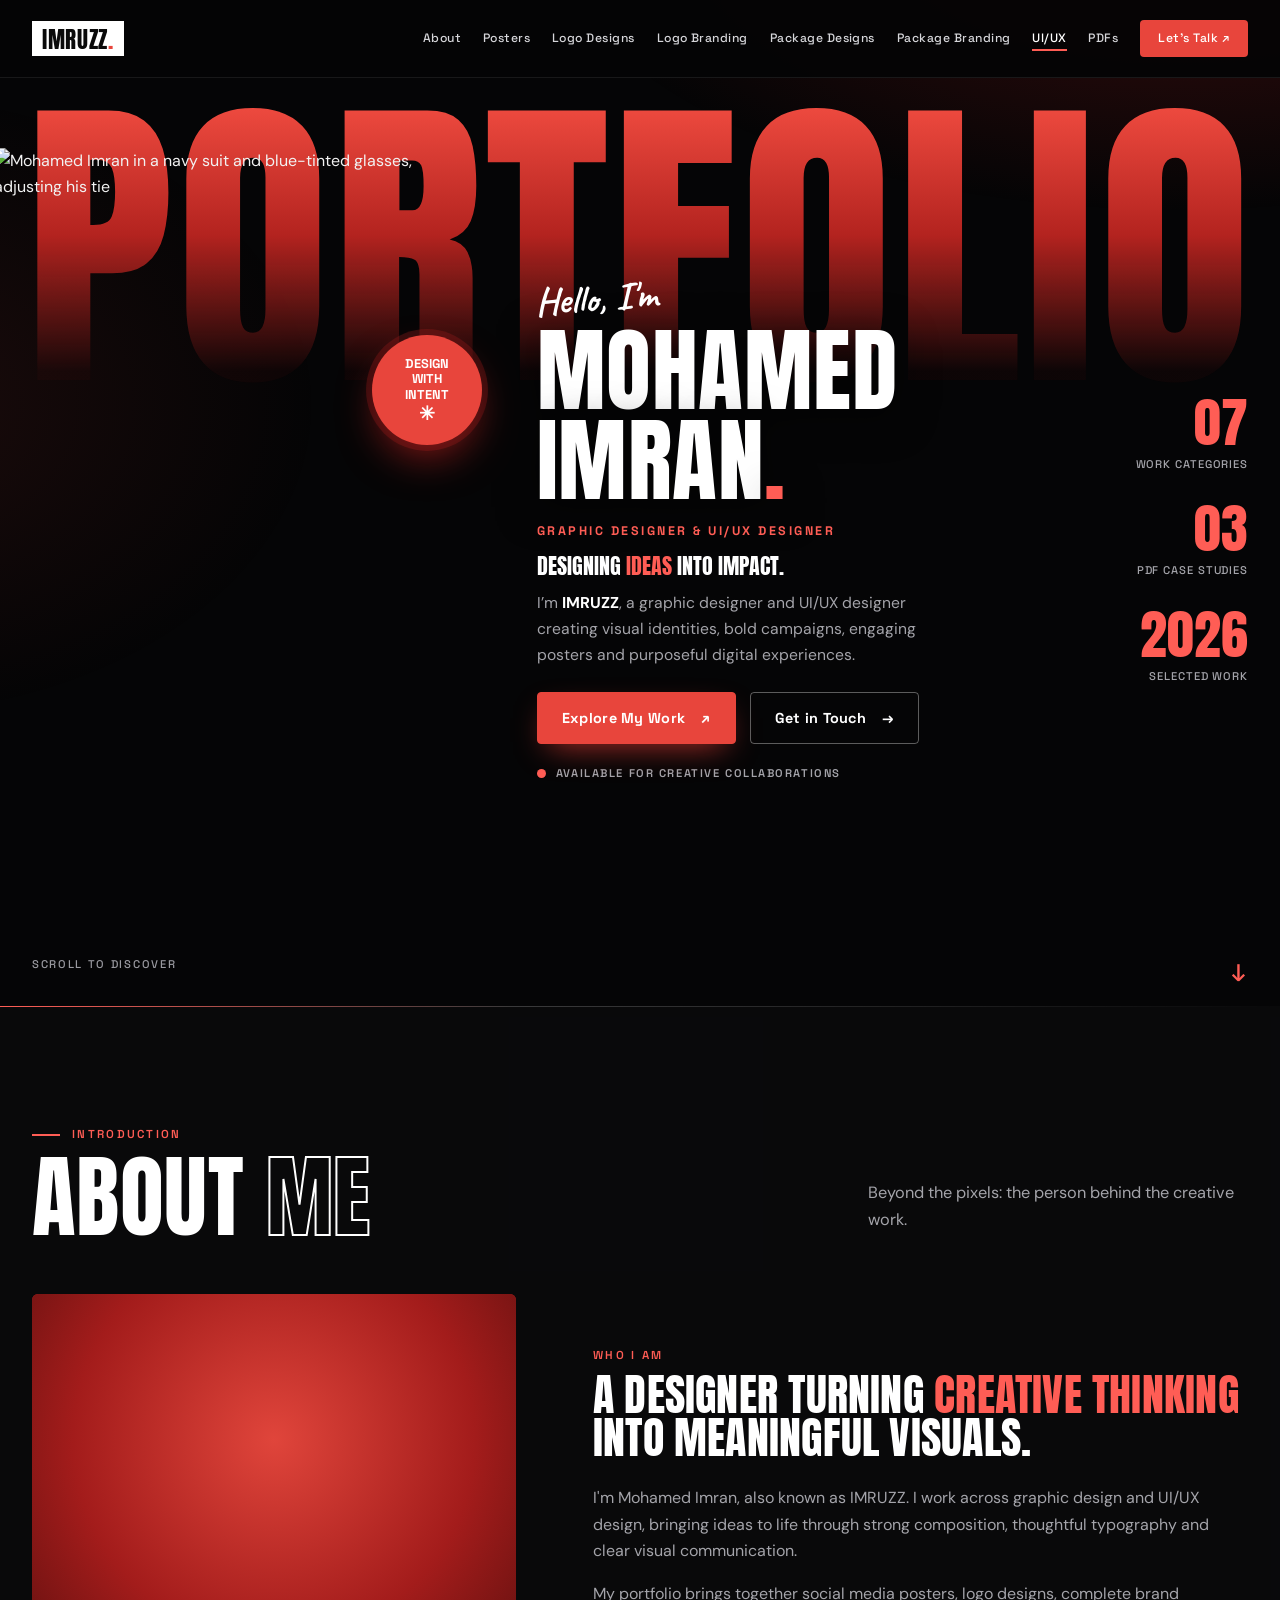
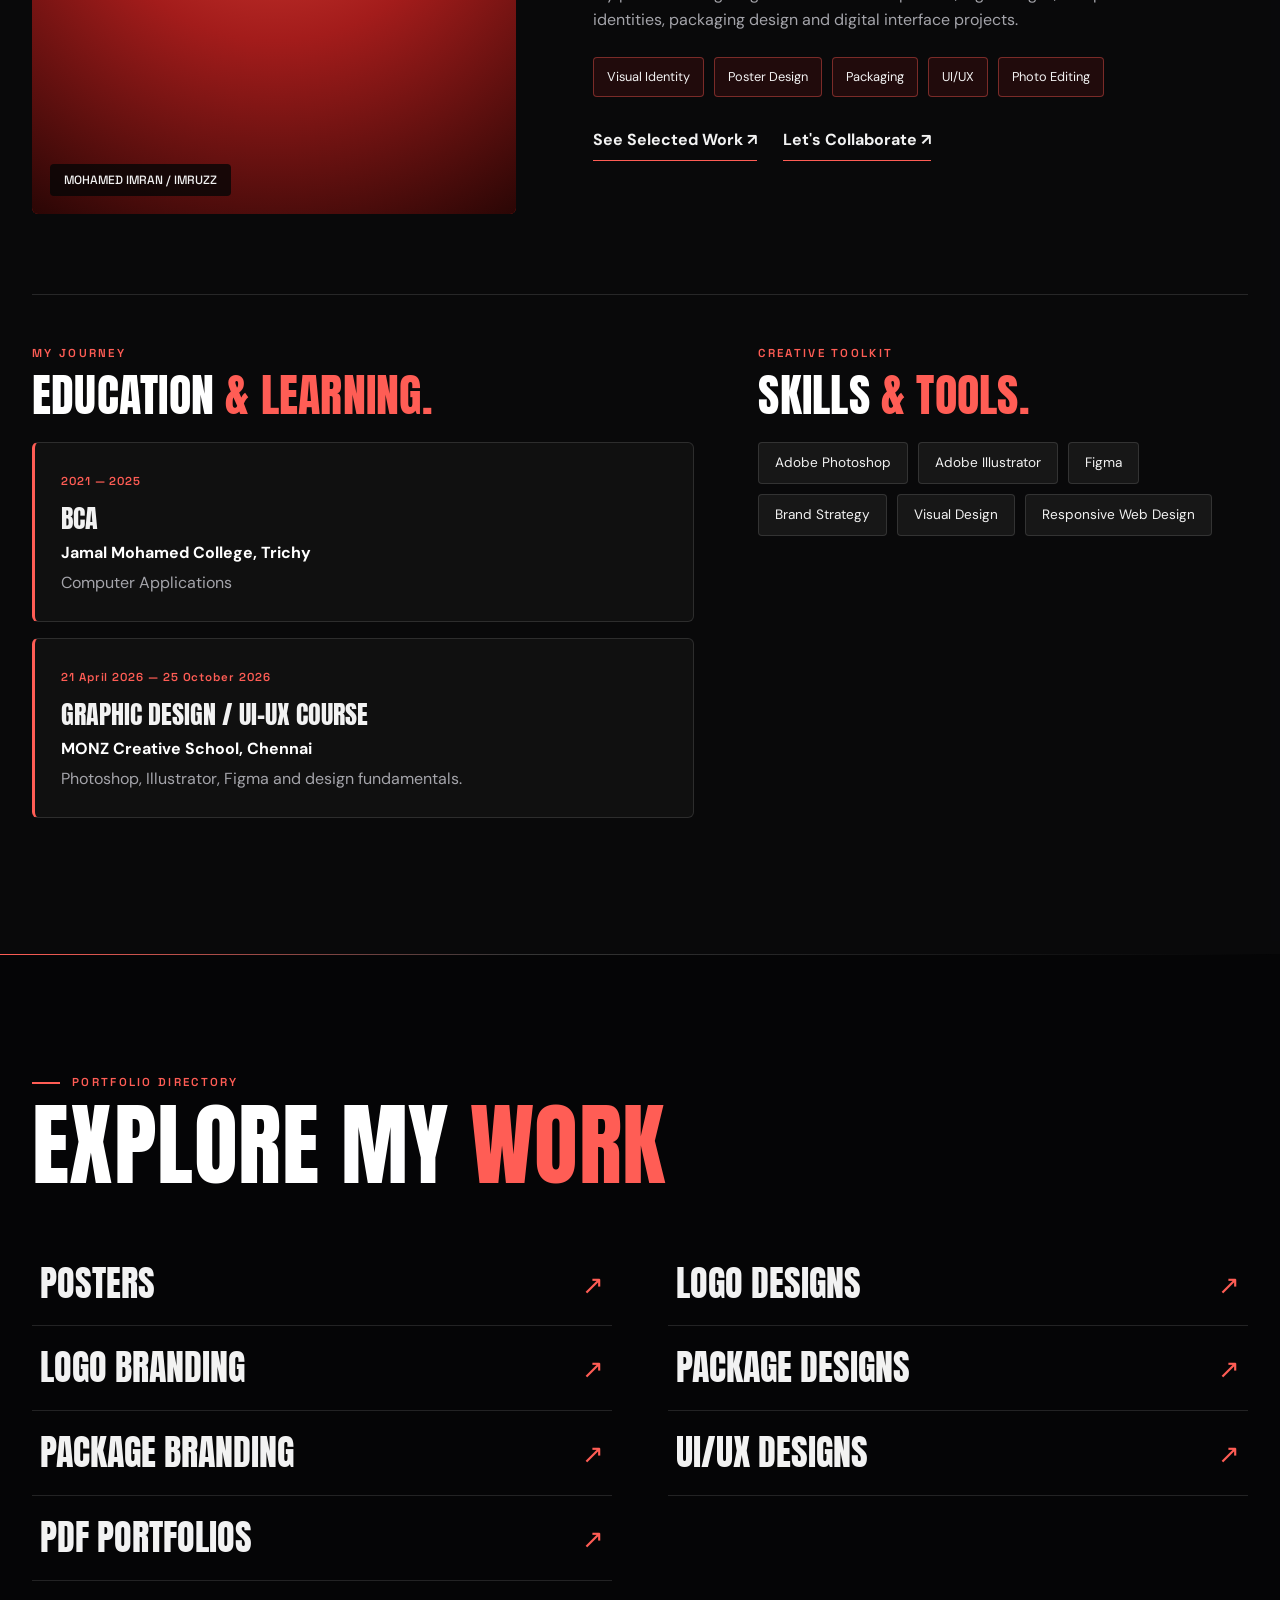
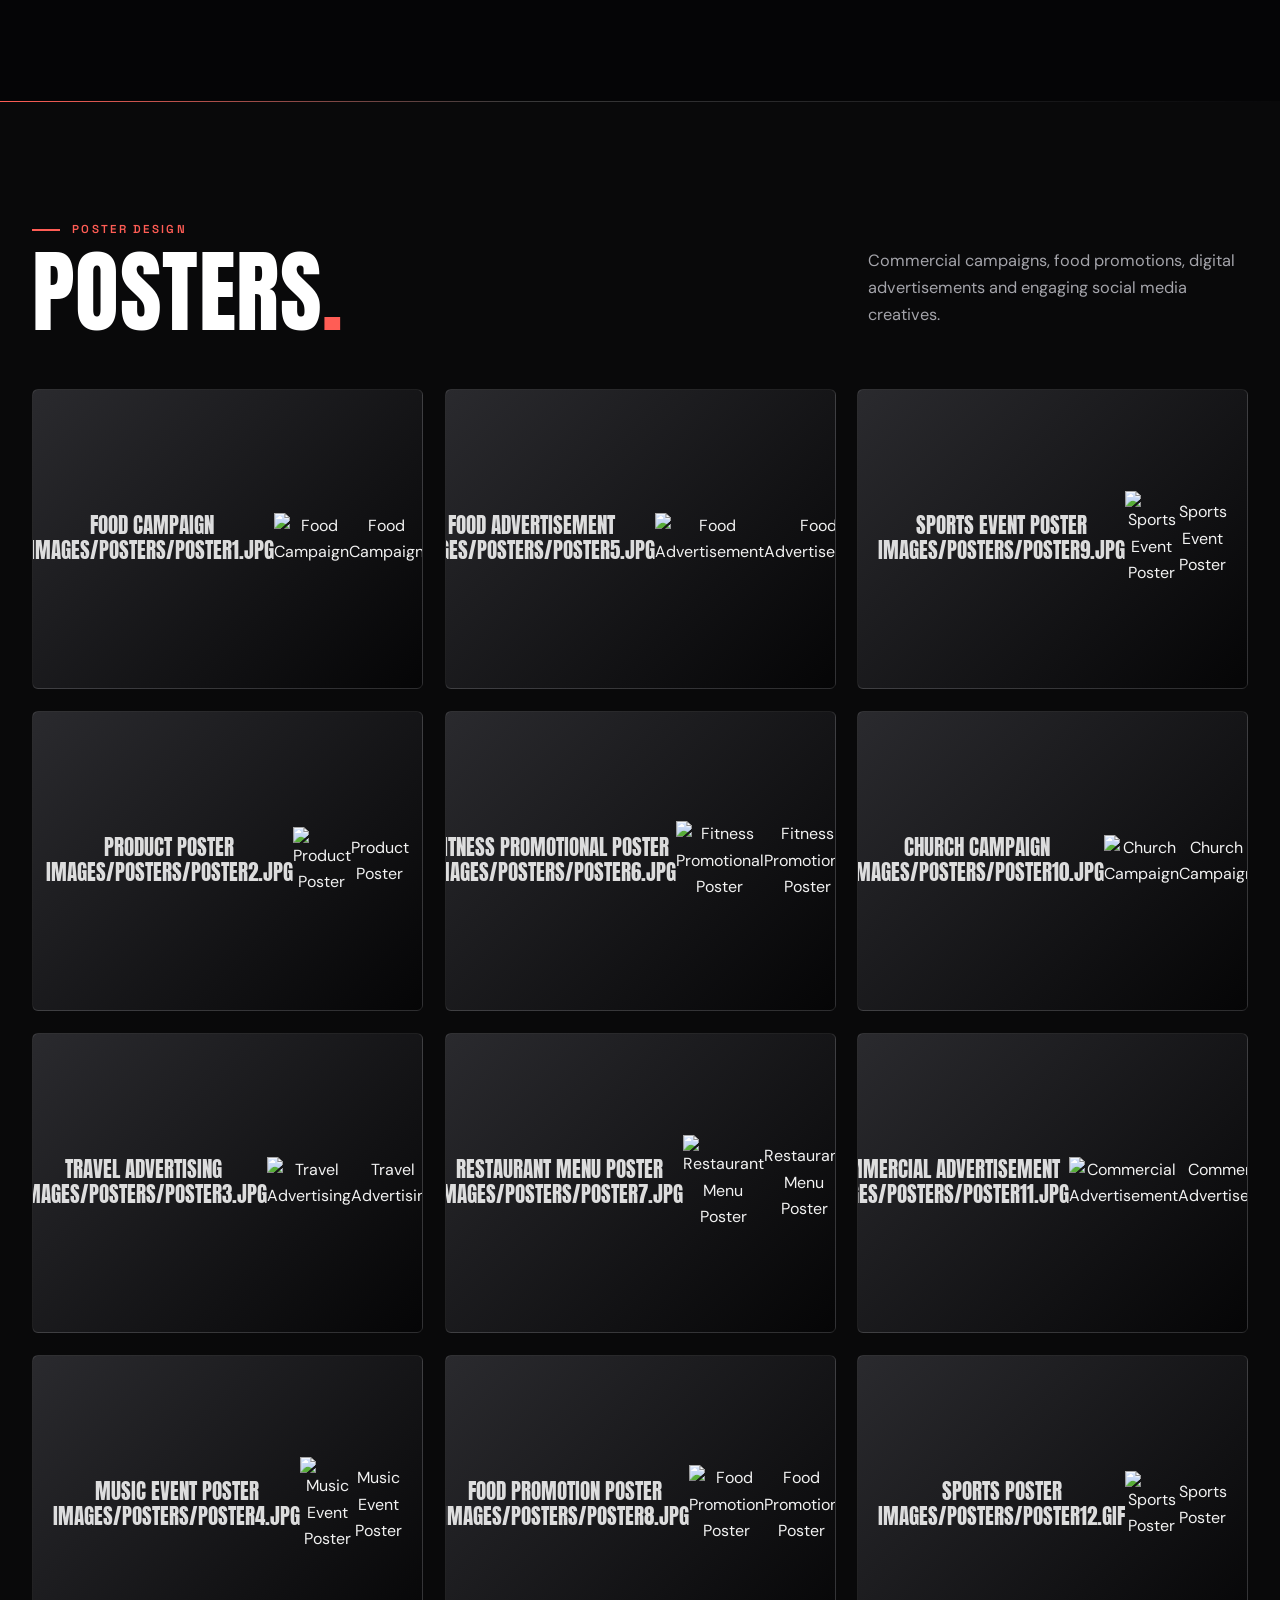
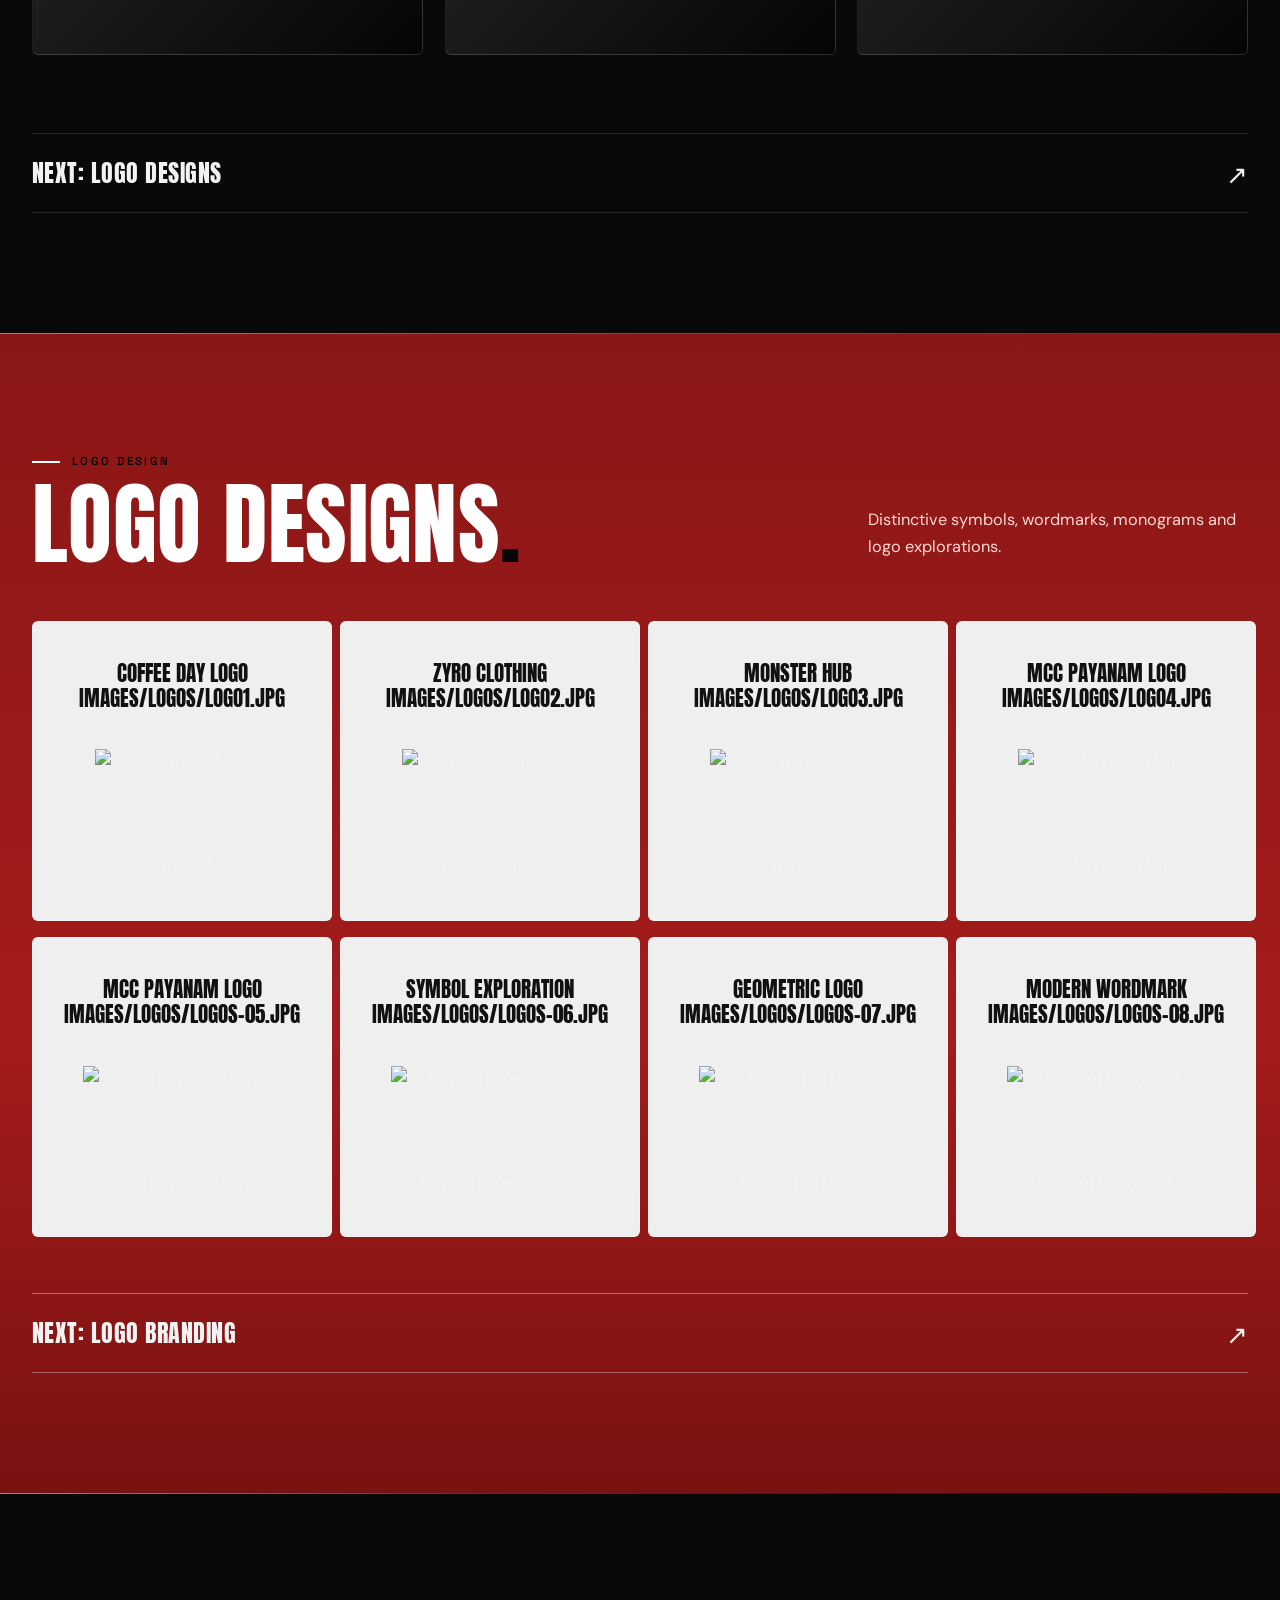
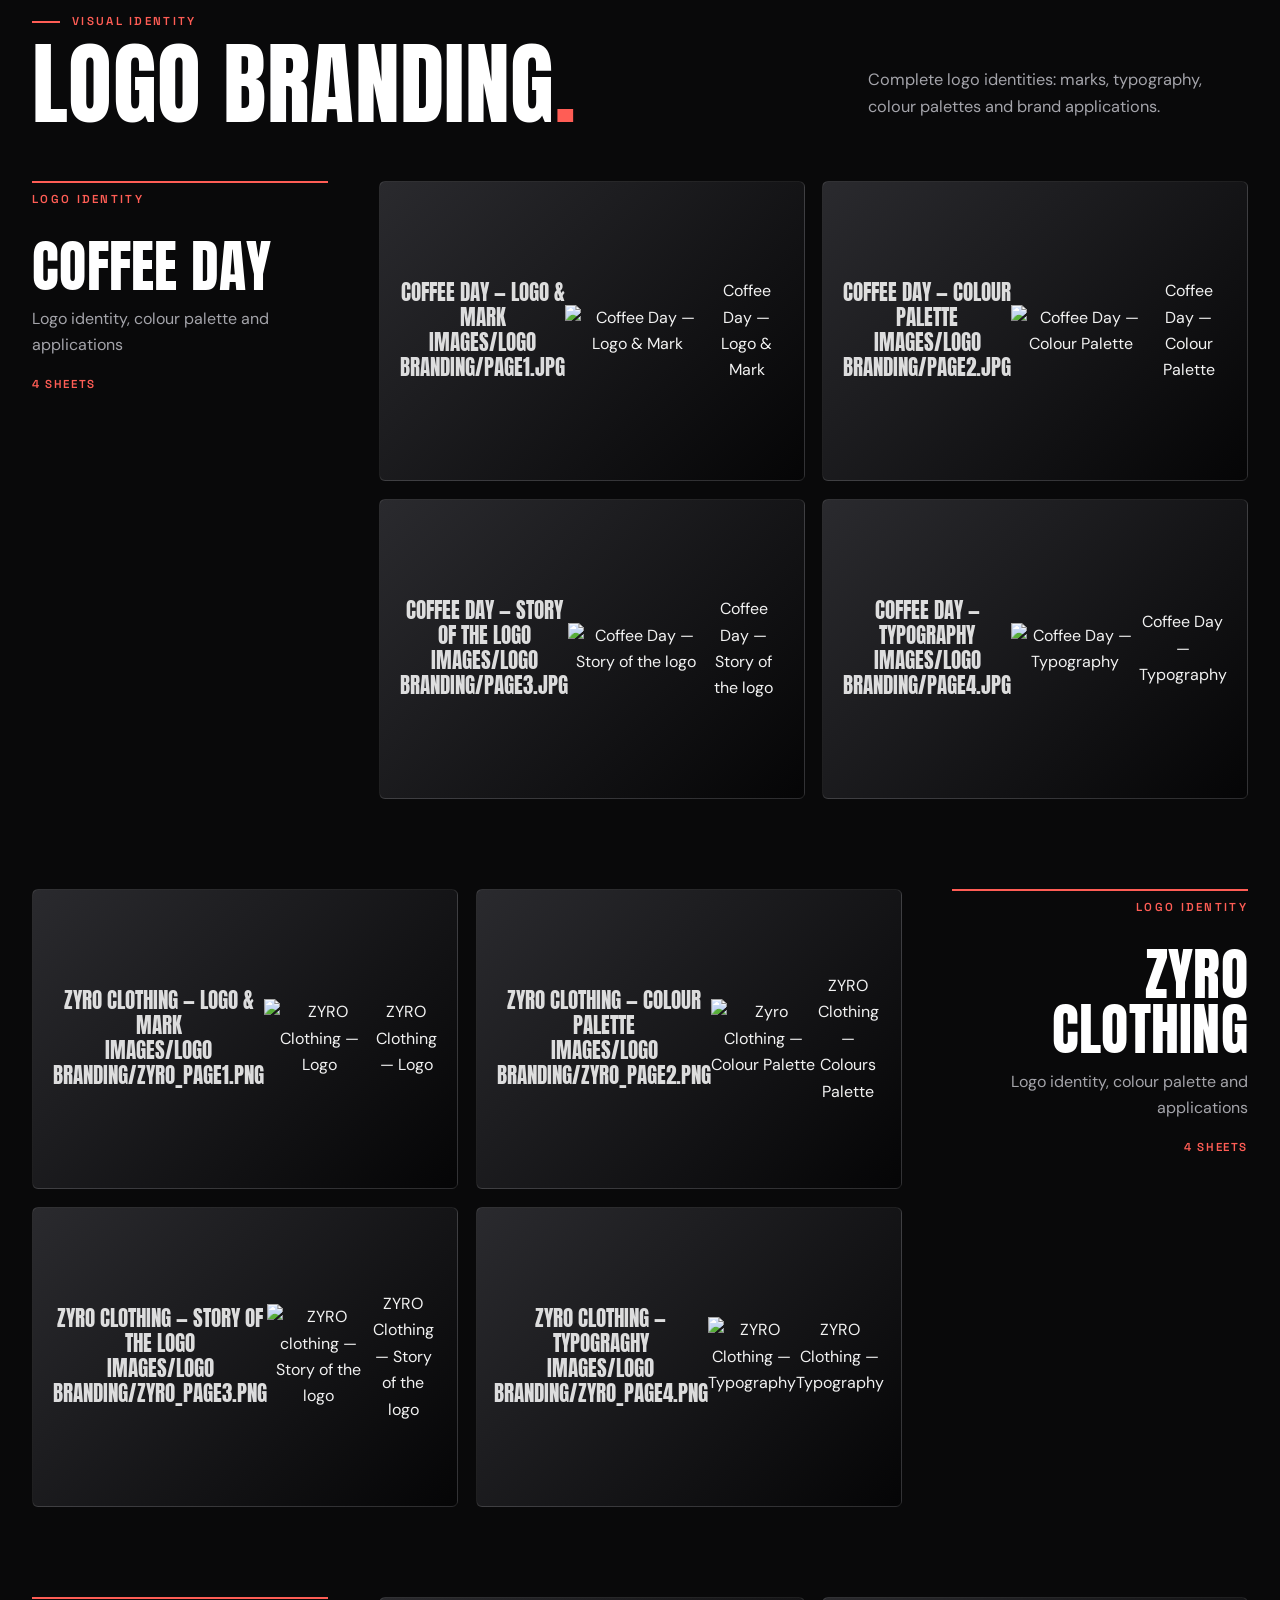
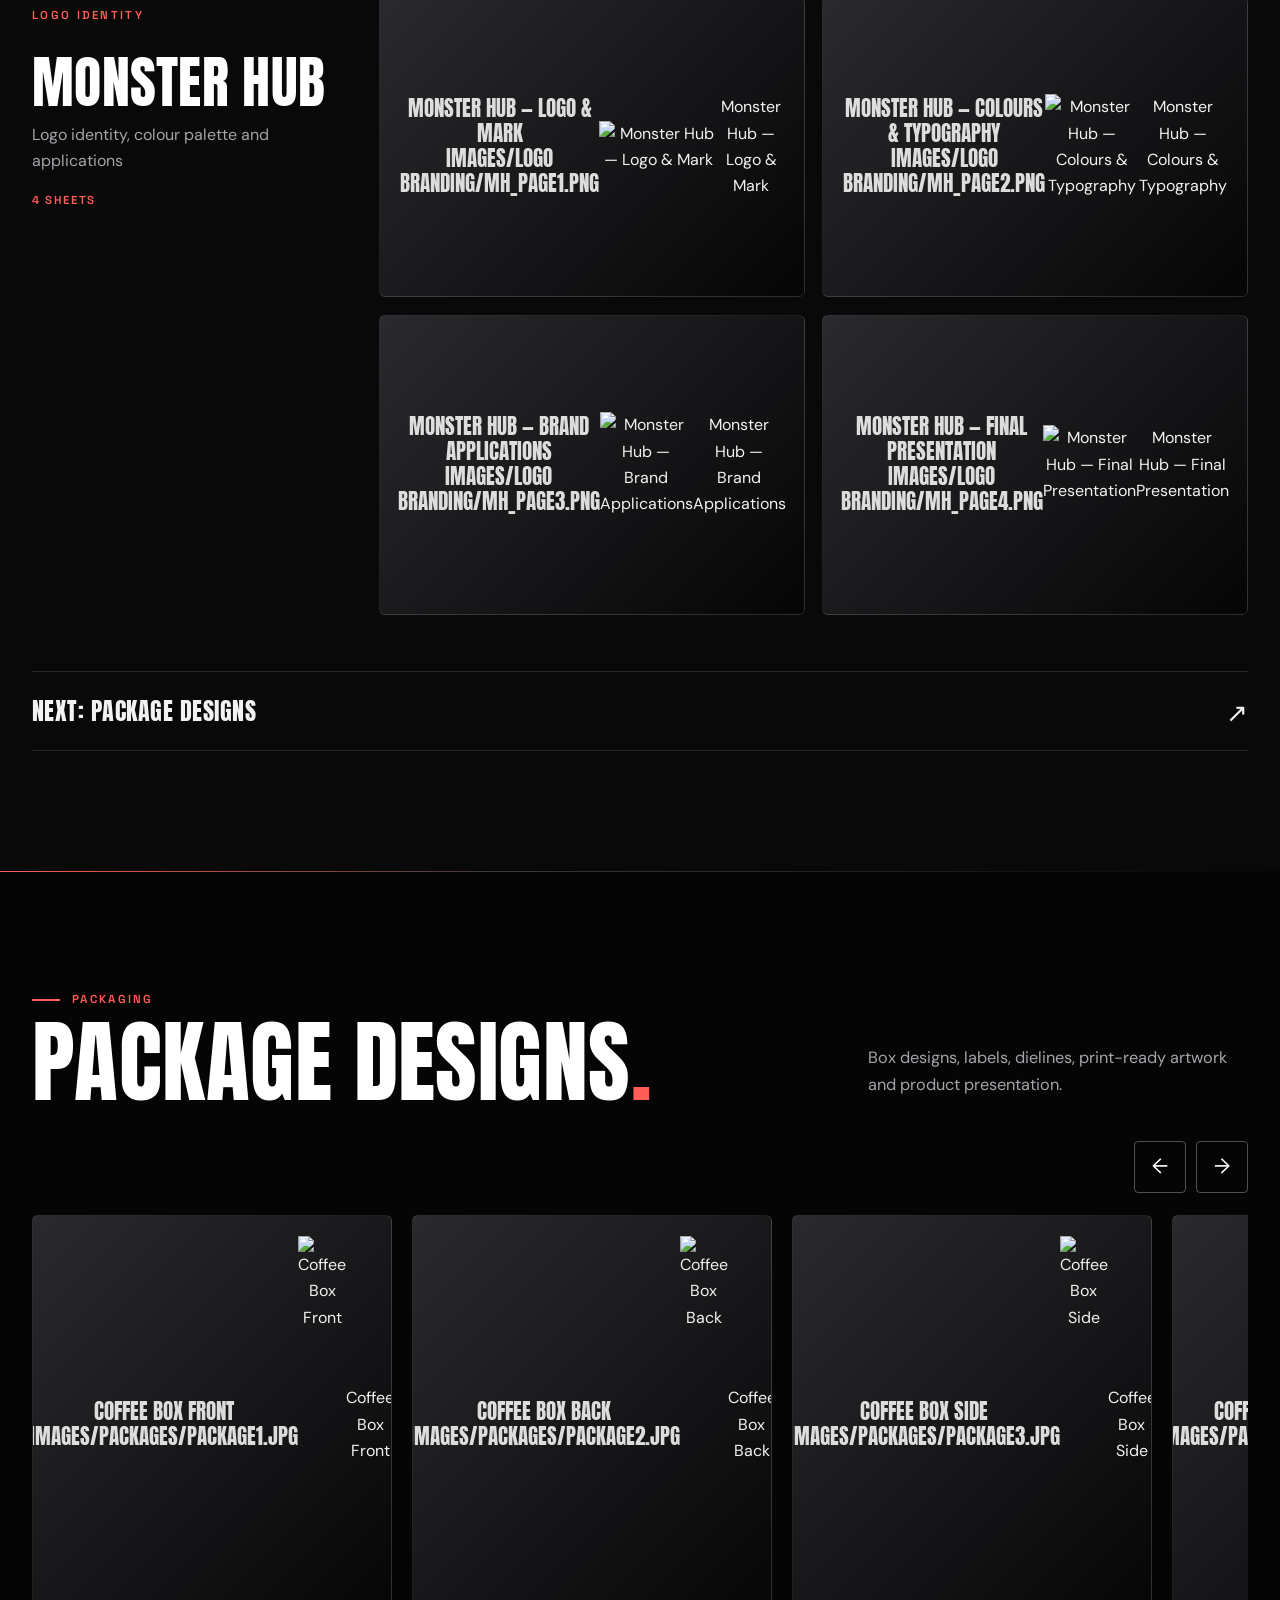
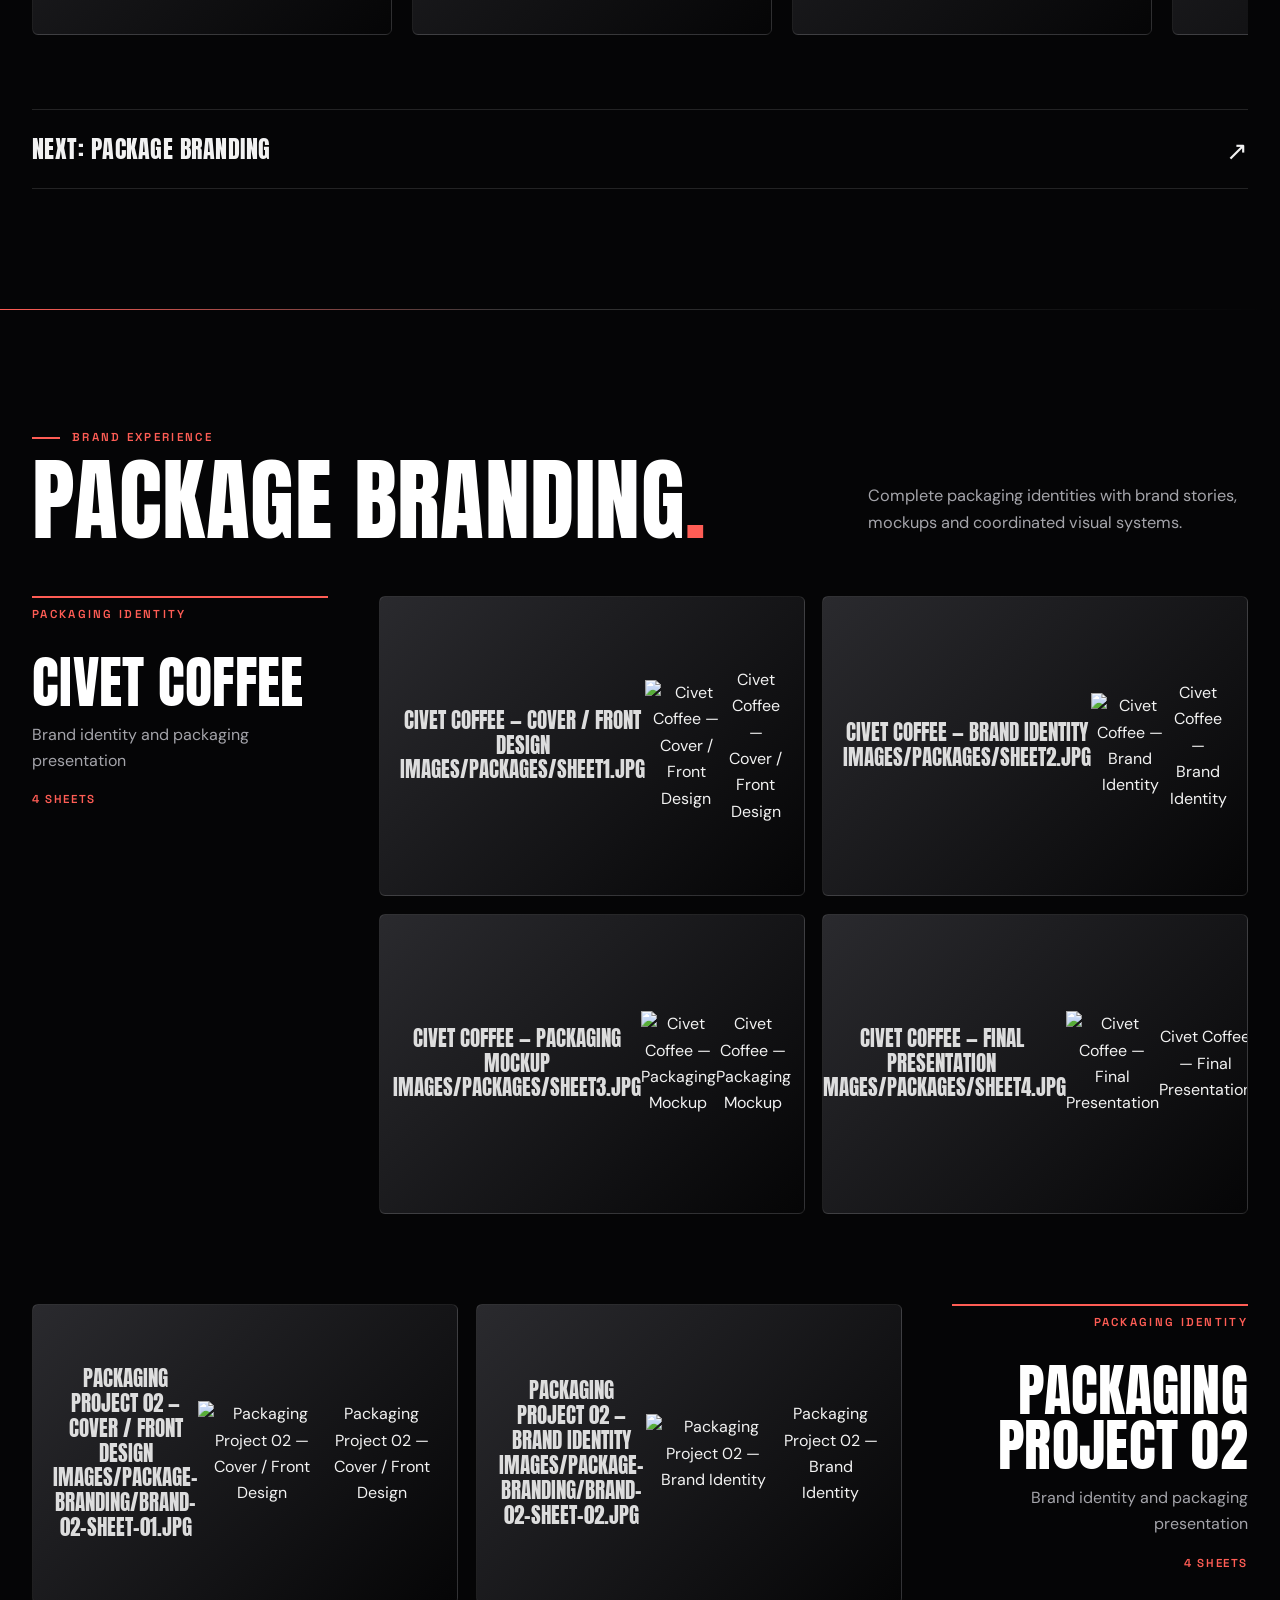
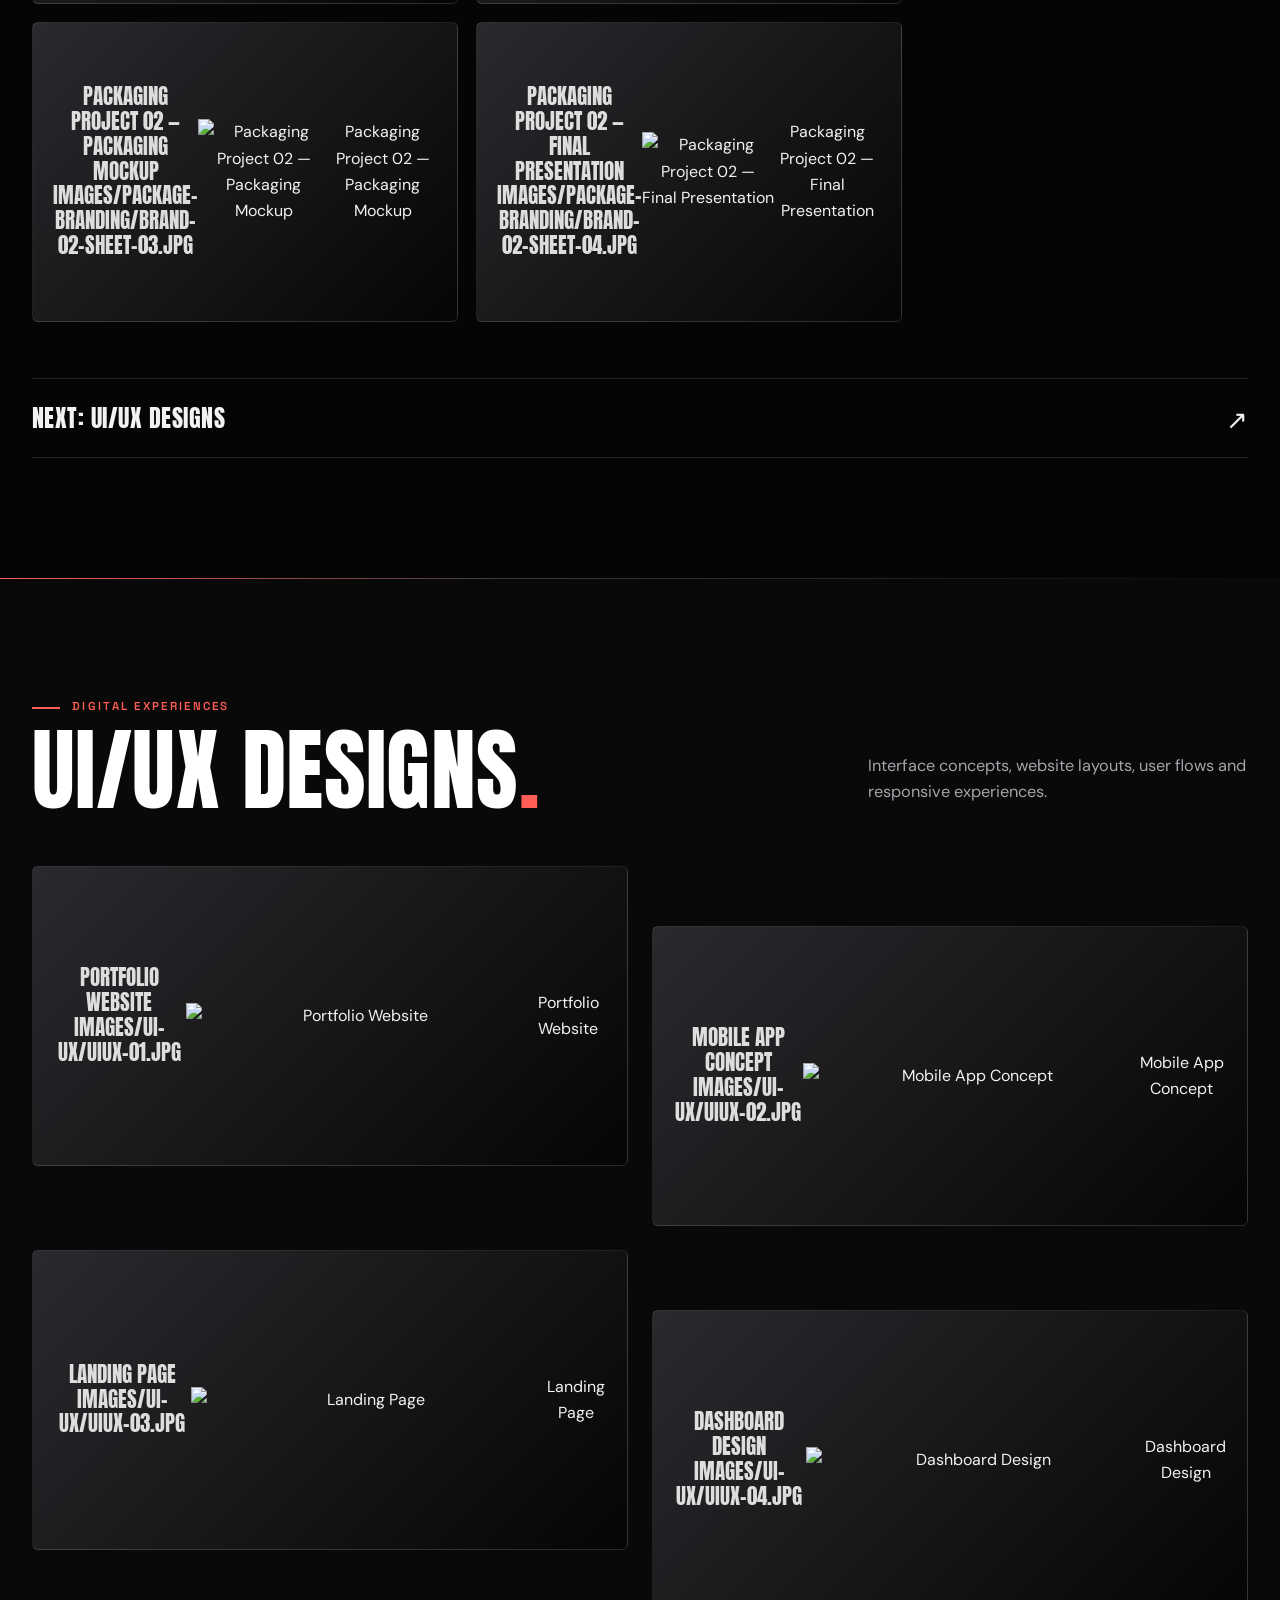
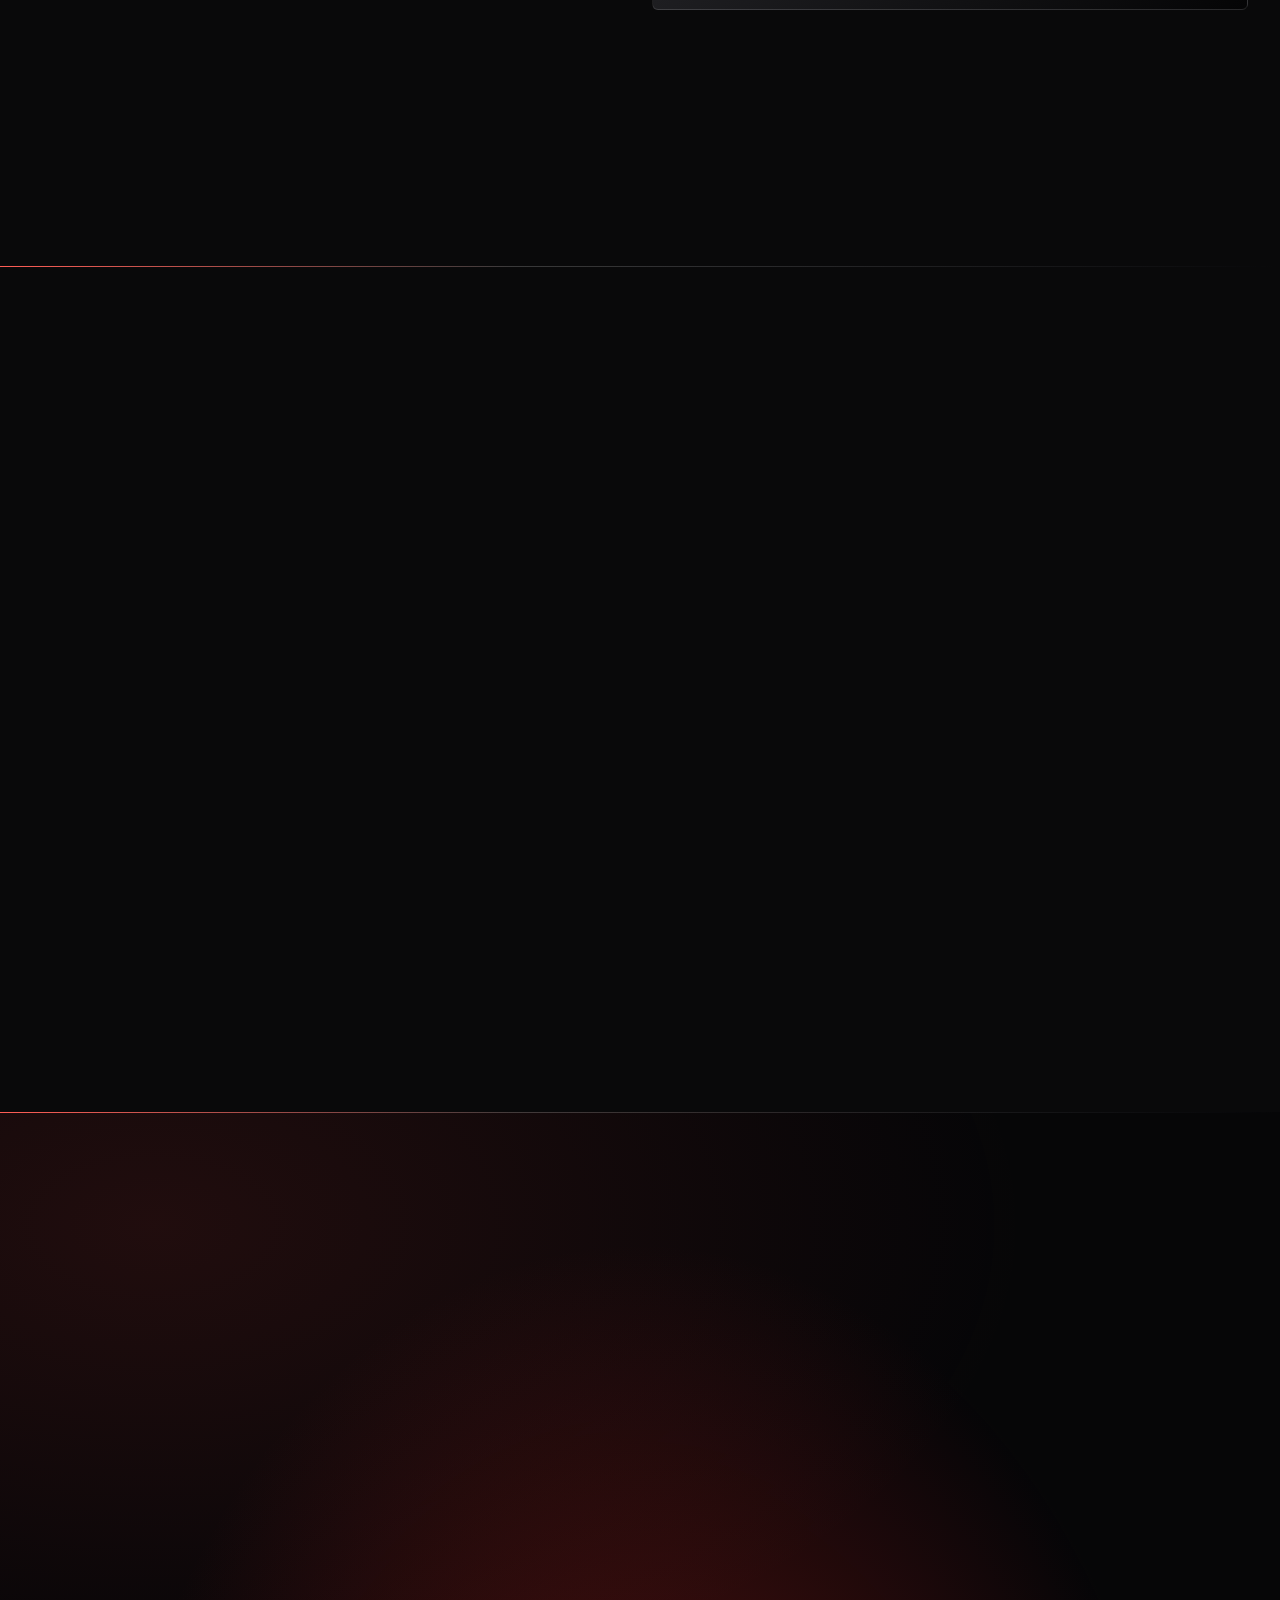
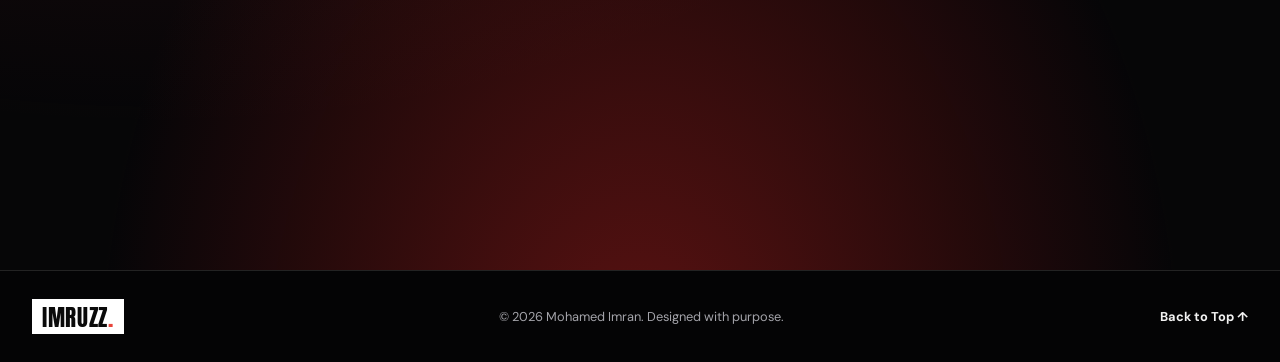
==== index.html @ f03f80bd "first commit" ====
<!DOCTYPE html>
<html lang="en">
<head>
<meta charset="utf-8"><meta name="viewport" content="width=device-width, initial-scale=1.0"><meta name="theme-color" content="#050506">
<meta name="description" content="Mohamed Imran (IMRUZZ) — Graphic Designer and UI/UX Designer. Posters, logos, brand identities, packaging and UI/UX projects.">
<meta name="author" content="Mohamed Imran">
<meta property="og:title" content="IMRUZZ | Mohamed Imran — Creative Portfolio"><meta property="og:type" content="website">
<title>IMRUZZ — Mohamed Imran | UI/UX Designer &amp; Graphic Designer</title>
<link rel="preconnect" href="https://fonts.googleapis.com"><link rel="preconnect" href="https://fonts.gstatic.com" crossorigin>
<link href="https://fonts.googleapis.com/css2?family=Anton&family=Caveat:wght@700&family=DM+Sans:wght@400;700&family=Space+Grotesk:wght@500;600;700&display=swap" rel="stylesheet">
<link rel="stylesheet" href="style.css">
<script>document.documentElement.classList.add("js-ready");setTimeout(function(){if(!window.__fx)document.documentElement.classList.remove("js-ready")},4000)</script>
</head>
<body>
<a class="skip-link" href="#main">Skip to content</a>
<header class="site-header" id="top"><div class="container header-inner">
<a class="brand" href="#home" aria-label="IMRUZZ, go to home">IMRUZZ<span class="brand-dot">.</span></a>
<input class="nav-toggle" id="nav-toggle" type="checkbox" aria-label="Toggle navigation"><label class="nav-toggle-label" for="nav-toggle" aria-hidden="true"><span></span><span></span><span></span></label>
<nav class="main-nav" aria-label="Primary navigation">
<a href="#about">About</a><a href="#posters">Posters</a><a href="#logos">Logo Designs</a><a href="#logo-branding">Logo Branding</a><a href="#packaging">Package Designs</a><a href="#package-branding">Package Branding</a><a href="#uiux">UI/UX</a><a href="#pdf-portfolios">PDFs</a>
<a class="nav-contact" href="#contact">Let's Talk <span aria-hidden="true">↗</span></a>
</nav></div></header>
<main id="main">
<section class="hero" id="home" aria-labelledby="hero-heading">
<div class="hero-bgword" aria-hidden="true" data-build="Title">PORTFOLIO</div>
<div class="container hero-stage">
<figure class="hero-photo" data-build="Hero image"><img src="images/hero/top.png" alt="Mohamed Imran in a navy suit and blue-tinted glasses, adjusting his tie" width="760" height="1351" decoding="async" fetchpriority="high" onerror="this.hidden=true"><div class="hero-sticker" aria-hidden="true">DESIGN<br>WITH<br>INTENT <span>✳</span></div></figure>
<div class="hero-copy">
<p class="hero-script" data-build="Greeting">Hello, I'm</p>
<h1 id="hero-heading" data-build="Name">MOHAMED<br>IMRAN<span class="dot">.</span></h1>
<p class="hero-role">Graphic Designer &amp; UI/UX Designer</p>
<p class="hero-tag">Designing <em>ideas</em> into impact.</p>
<p class="hero-description">I’m <strong>IMRUZZ</strong>, a graphic designer and UI/UX designer creating visual identities, bold campaigns, engaging posters and purposeful digital experiences.</p>
<div class="hero-actions"><a class="button button-primary" href="#work">Explore My Work <span aria-hidden="true">↗</span></a><a class="button button-outline" href="#contact">Get in Touch <span aria-hidden="true">→</span></a></div>
<p class="hero-status"><span class="status-dot"></span> Available for creative collaborations</p>
</div>
<ul class="hero-stats" aria-label="Portfolio at a glance" data-build="Stats"><li><strong>07</strong><span>Work categories</span></li><li><strong>03</strong><span>PDF case studies</span></li><li><strong>2026</strong><span>Selected work</span></li></ul>
</div>
<div class="container hero-bottom"><span>SCROLL TO DISCOVER</span><span aria-hidden="true">↓</span></div>
</section>
<div class="marquee" aria-hidden="true"><div class="marquee-track"><span>DESIGN ✳ BRANDING ✳ VISUAL STORYTELLING ✳ UI/UX ✳ CREATIVE THINKING ✳</span><span>DESIGN ✳ BRANDING ✳ VISUAL STORYTELLING ✳ UI/UX ✳ CREATIVE THINKING ✳</span></div></div>

<section class="section about-section" id="about" aria-labelledby="about-heading"><div class="container">
<div class="sec-head" data-build="About heading"><div><p class="eyebrow">INTRODUCTION</p><h2 id="about-heading">ABOUT <span class="outline-text">ME</span></h2></div><p>Beyond the pixels: the person behind the creative work.</p></div>
<div class="about-grid">
<div class="about-portrait" data-build="Portrait"><div class="portrait-art" role="img" aria-label="Portrait of Mohamed Imran" style="background-image:url('images/hero/mohamed-imran.png'),radial-gradient(circle at 50% 28%,#e0453b,#A31C1B 45%,#2a0605)"></div><span class="portrait-tag">MOHAMED IMRAN / IMRUZZ</span></div>
<div class="about-content">
<p class="eyebrow" data-build="Label">WHO I AM</p>
<h3 data-build="Statement">A designer turning <span class="accent">creative thinking</span> into meaningful visuals.</h3>
<p class="reveal">I'm Mohamed Imran, also known as IMRUZZ. I work across graphic design and UI/UX design, bringing ideas to life through strong composition, thoughtful typography and clear visual communication.</p>
<p class="reveal">My portfolio brings together social media posters, logo designs, complete brand identities, packaging design and digital interface projects.</p>
<div class="about-pills reveal"><span>Visual Identity</span><span>Poster Design</span><span>Packaging</span><span>UI/UX</span><span>Photo Editing</span></div>
<div class="about-buttons reveal"><a class="text-link" href="#work">See Selected Work ↗</a><a class="text-link" href="#contact">Let's Collaborate ↗</a></div>
</div></div>
<div class="split-two">
<div class="edu" data-build="Education"><p class="eyebrow">MY JOURNEY</p><h3>Education <span class="accent">&amp; Learning.</span></h3>
<article class="edu-card"><span class="edu-year">2021 — 2025</span><h4>BCA</h4><p class="edu-school">Jamal Mohamed College, Trichy</p><p>Computer Applications</p></article>
<article class="edu-card"><span class="edu-year">21 April 2026 — 25 October 2026</span><h4>Graphic Design / UI-UX Course</h4><p class="edu-school">MONZ Creative School, Chennai</p><p>Photoshop, Illustrator, Figma and design fundamentals.</p></article></div>
<div class="skills" data-build="Skills"><p class="eyebrow">CREATIVE TOOLKIT</p><h3>Skills <span class="accent">&amp; Tools.</span></h3><div class="skills-list"><span>Adobe Photoshop</span><span>Adobe Illustrator</span><span>Figma</span><span>Brand Strategy</span><span>Visual Design</span><span>Responsive Web Design</span></div></div>
</div></div></section>

<section class="section work-overview" id="work" aria-labelledby="work-heading"><div class="container">
<div class="sec-head" data-build="Directory"><div><p class="eyebrow">PORTFOLIO DIRECTORY</p><h2 id="work-heading">EXPLORE MY <span class="accent">WORK</span></h2></div></div>
<nav class="directory" aria-label="Work categories">
<a class="reveal" href="#posters"><span>Posters</span><i aria-hidden="true">↗</i></a>
<a class="reveal" href="#logos"><span>Logo Designs</span><i aria-hidden="true">↗</i></a>
<a class="reveal" href="#logo-branding"><span>Logo Branding</span><i aria-hidden="true">↗</i></a>
<a class="reveal" href="#packaging"><span>Package Designs</span><i aria-hidden="true">↗</i></a>
<a class="reveal" href="#package-branding"><span>Package Branding</span><i aria-hidden="true">↗</i></a>
<a class="reveal" href="#uiux"><span>UI/UX Designs</span><i aria-hidden="true">↗</i></a>
<a class="reveal" href="#pdf-portfolios"><span>PDF Portfolios</span><i aria-hidden="true">↗</i></a>
</nav></div></section>

<section class="section sec-posters" id="posters" aria-labelledby="posters-h"><div class="container"><div class="sec-head" data-build="Posters heading"><div><p class="eyebrow">POSTER DESIGN</p><h2 id="posters-h">POSTERS<span class="accent">.</span></h2></div><p>Commercial campaigns, food promotions, digital advertisements and engaging social media creatives.</p></div><div class="masonry"><a class="work " data-build="Food Campaign" aria-label="Open Food Campaign" href="media-viewer.html?file=images%2Fposters%2Fposter1.jpg">
<img src="images/posters/poster1.jpg" alt="Food Campaign" loading="lazy" decoding="async" onerror="this.hidden=true;this.parentNode.classList.add('missing')">
<span class="work-ph" data-path="images/posters/poster1.jpg">Food Campaign</span>
<span class="work-cap"><b>Food Campaign</b><i>Poster Design</i><u aria-hidden="true">↗</u></span></a><a class="work " data-build="Product Poster" aria-label="Open Product Poster" href="media-viewer.html?file=images%2Fposters%2Fposter2.jpg">
<img src="images/posters/poster2.jpg" alt="Product Poster" loading="lazy" decoding="async" onerror="this.hidden=true;this.parentNode.classList.add('missing')">
<span class="work-ph" data-path="images/posters/poster2.jpg">Product Poster</span>
<span class="work-cap"><b>Product Poster</b><i>Poster Design</i><u aria-hidden="true">↗</u></span></a><a class="work " data-build="Travel Advertising" aria-label="Open Travel Advertising" href="media-viewer.html?file=images%2Fposters%2Fposter3.jpg">
<img src="images/posters/poster3.jpg" alt="Travel Advertising" loading="lazy" decoding="async" onerror="this.hidden=true;this.parentNode.classList.add('missing')">
<span class="work-ph" data-path="images/posters/poster3.jpg">Travel Advertising</span>
<span class="work-cap"><b>Travel Advertising</b><i>Poster Design</i><u aria-hidden="true">↗</u></span></a><a class="work " data-build="Music Event Poster" aria-label="Open Music Event Poster" href="media-viewer.html?file=images%2Fposters%2Fposter4.jpg">
<img src="images/posters/poster4.jpg" alt="Music Event Poster" loading="lazy" decoding="async" onerror="this.hidden=true;this.parentNode.classList.add('missing')">
<span class="work-ph" data-path="images/posters/poster4.jpg">Music Event Poster</span>
<span class="work-cap"><b>Music Event Poster</b><i>Poster Design</i><u aria-hidden="true">↗</u></span></a><a class="work " data-build="Food Advertisement" aria-label="Open Food Advertisement" href="media-viewer.html?file=images%2Fposters%2Fposter5.jpg">
<img src="images/posters/poster5.jpg" alt="Food Advertisement" loading="lazy" decoding="async" onerror="this.hidden=true;this.parentNode.classList.add('missing')">
<span class="work-ph" data-path="images/posters/poster5.jpg">Food Advertisement</span>
<span class="work-cap"><b>Food Advertisement</b><i>Poster Design</i><u aria-hidden="true">↗</u></span></a><a class="work " data-build="Fitness Promotional Poster" aria-label="Open Fitness Promotional Poster" href="media-viewer.html?file=images%2Fposters%2Fposter6.jpg">
<img src="images/posters/poster6.jpg" alt="Fitness Promotional Poster" loading="lazy" decoding="async" onerror="this.hidden=true;this.parentNode.classList.add('missing')">
<span class="work-ph" data-path="images/posters/poster6.jpg">Fitness Promotional Poster</span>
<span class="work-cap"><b>Fitness Promotional Poster</b><i>Poster Design</i><u aria-hidden="true">↗</u></span></a><a class="work " data-build="Restaurant Menu Poster" aria-label="Open Restaurant Menu Poster" href="media-viewer.html?file=images%2Fposters%2Fposter7.jpg">
<img src="images/posters/poster7.jpg" alt="Restaurant Menu Poster" loading="lazy" decoding="async" onerror="this.hidden=true;this.parentNode.classList.add('missing')">
<span class="work-ph" data-path="images/posters/poster7.jpg">Restaurant Menu Poster</span>
<span class="work-cap"><b>Restaurant Menu Poster</b><i>Poster Design</i><u aria-hidden="true">↗</u></span></a><a class="work " data-build="Food Promotion Poster" aria-label="Open Food Promotion Poster" href="media-viewer.html?file=images%2Fposters%2Fposter8.jpg">
<img src="images/posters/poster8.jpg" alt="Food Promotion Poster" loading="lazy" decoding="async" onerror="this.hidden=true;this.parentNode.classList.add('missing')">
<span class="work-ph" data-path="images/posters/poster8.jpg">Food Promotion Poster</span>
<span class="work-cap"><b>Food Promotion Poster</b><i>Poster Design</i><u aria-hidden="true">↗</u></span></a><a class="work " data-build="Sports Event Poster" aria-label="Open Sports Event Poster" href="media-viewer.html?file=images%2Fposters%2Fposter9.jpg">
<img src="images/posters/poster9.jpg" alt="Sports Event Poster" loading="lazy" decoding="async" onerror="this.hidden=true;this.parentNode.classList.add('missing')">
<span class="work-ph" data-path="images/posters/poster9.jpg">Sports Event Poster</span>
<span class="work-cap"><b>Sports Event Poster</b><i>Poster Design</i><u aria-hidden="true">↗</u></span></a><a class="work " data-build="Church Campaign" aria-label="Open Church Campaign" href="media-viewer.html?file=images%2Fposters%2Fposter10.jpg">
<img src="images/posters/poster10.jpg" alt="Church Campaign" loading="lazy" decoding="async" onerror="this.hidden=true;this.parentNode.classList.add('missing')">
<span class="work-ph" data-path="images/posters/poster10.jpg">Church Campaign</span>
<span class="work-cap"><b>Church Campaign</b><i>Poster Design</i><u aria-hidden="true">↗</u></span></a><a class="work " data-build="Commercial Advertisement" aria-label="Open Commercial Advertisement" href="media-viewer.html?file=images%2Fposters%2Fposter11.jpg">
<img src="images/posters/poster11.jpg" alt="Commercial Advertisement" loading="lazy" decoding="async" onerror="this.hidden=true;this.parentNode.classList.add('missing')">
<span class="work-ph" data-path="images/posters/poster11.jpg">Commercial Advertisement</span>
<span class="work-cap"><b>Commercial Advertisement</b><i>Poster Design</i><u aria-hidden="true">↗</u></span></a><a class="work " data-build="Sports Poster" aria-label="Open Sports Poster" href="media-viewer.html?file=images%2Fposters%2Fposter12.gif">
<img src="images/posters/poster12.gif" alt="Sports Poster" loading="lazy" decoding="async" onerror="this.hidden=true;this.parentNode.classList.add('missing')">
<span class="work-ph" data-path="images/posters/poster12.gif">Sports Poster</span>
<span class="work-cap"><b>Sports Poster</b><i>Poster Design</i><u aria-hidden="true">↗</u></span></a></div><a class="section-next" data-build="Next: Logo Designs" href="#logos">Next: Logo Designs <span aria-hidden="true">↗</span></a></div></section>
<section class="section sec-logos" id="logos" aria-labelledby="logos-h"><div class="container"><div class="sec-head" data-build="Logo Designs heading"><div><p class="eyebrow">LOGO DESIGN</p><h2 id="logos-h">LOGO DESIGNS<span class="accent">.</span></h2></div><p>Distinctive symbols, wordmarks, monograms and logo explorations.</p></div><div class="logo-grid"><a class="work " data-build="Coffee Day Logo" aria-label="Open Coffee Day Logo" href="media-viewer.html?file=images%2Flogos%2Flogo1.jpg">
<img src="images/logos/logo1.jpg" alt="Coffee Day Logo" loading="lazy" decoding="async" onerror="this.hidden=true;this.parentNode.classList.add('missing')">
<span class="work-ph" data-path="images/logos/logo1.jpg">Coffee Day Logo</span>
<span class="work-cap"><b>Coffee Day Logo</b><u aria-hidden="true">↗</u></span></a><a class="work " data-build="Zyro Clothing" aria-label="Open Zyro Clothing" href="media-viewer.html?file=images%2Flogos%2Flogo2.jpg">
<img src="images/logos/logo2.jpg" alt="Zyro Clothing" loading="lazy" decoding="async" onerror="this.hidden=true;this.parentNode.classList.add('missing')">
<span class="work-ph" data-path="images/logos/logo2.jpg">Zyro Clothing</span>
<span class="work-cap"><b>Zyro Clothing</b><u aria-hidden="true">↗</u></span></a><a class="work " data-build="Monster Hub" aria-label="Open Gaming Identity" href="media-viewer.html?file=images%2Flogos%2Flogos-03.jpg">
<img src="images/logos/logo3.jpg" alt="Monster Hub" loading="lazy" decoding="async" onerror="this.hidden=true;this.parentNode.classList.add('missing')">
<span class="work-ph" data-path="images/logos/logos-03.jpg">Monster Hub</span>
<span class="work-cap"><b>Monster Hub</b><u aria-hidden="true">↗</u></span></a><a class="work " data-build="MCC Payanam logo" aria-label="Gaming arena" href="media-viewer.html?file=images%2Flogos%2Flogos-04.jpg">
<img src="images/logos/logo4.jpg" alt="MCC Payanam logo" loading="lazy" decoding="async" onerror="this.hidden=true;this.parentNode.classList.add('missing')">
<span class="work-ph" data-path="images/logos/logos-04.jpg">MCC Payanam logo</span>
<span class="work-cap"><b>MCC Payanam logo</b><u aria-hidden="true">↗</u></span></a><a class="work " data-build="MCC Payanam logo" aria-label="Open MCC Payanam logo" href="media-viewer.html?file=images%2Flogos%2Flogos-05.jpg">
<img src="images/logos/logos-05.jpg" alt="MCC Payanam logo" loading="lazy" decoding="async" onerror="this.hidden=true;this.parentNode.classList.add('missing')">
<span class="work-ph" data-path="images/logos/logos-05.jpg">MCC Payanam logo</span>
<span class="work-cap"><b>MCC Payanam logo</b><u aria-hidden="true">↗</u></span></a><a class="work " data-build="Symbol Exploration" aria-label="Open Symbol Exploration" href="media-viewer.html?file=images%2Flogos%2Flogos-06.jpg">
<img src="images/logos/logos-06.jpg" alt="Symbol Exploration" loading="lazy" decoding="async" onerror="this.hidden=true;this.parentNode.classList.add('missing')">
<span class="work-ph" data-path="images/logos/logos-06.jpg">Symbol Exploration</span>
<span class="work-cap"><b>Symbol Exploration</b><u aria-hidden="true">↗</u></span></a><a class="work " data-build="Geometric Logo" aria-label="Open Geometric Logo" href="media-viewer.html?file=images%2Flogos%2Flogos-07.jpg">
<img src="images/logos/logos-07.jpg" alt="Geometric Logo" loading="lazy" decoding="async" onerror="this.hidden=true;this.parentNode.classList.add('missing')">
<span class="work-ph" data-path="images/logos/logos-07.jpg">Geometric Logo</span>
<span class="work-cap"><b>Geometric Logo</b><u aria-hidden="true">↗</u></span></a><a class="work " data-build="Modern Wordmark" aria-label="Open Modern Wordmark" href="media-viewer.html?file=images%2Flogos%2Flogos-08.jpg">
<img src="images/logos/logos-08.jpg" alt="Modern Wordmark" loading="lazy" decoding="async" onerror="this.hidden=true;this.parentNode.classList.add('missing')">
<span class="work-ph" data-path="images/logos/logos-08.jpg">Modern Wordmark</span>
<span class="work-cap"><b>Modern Wordmark</b><u aria-hidden="true">↗</u></span></a></div><a class="section-next" data-build="Next: Logo Branding" href="#logo-branding">Next: Logo Branding <span aria-hidden="true">↗</span></a></div></section>
<section class="section sec-lbrand" id="logo-branding" aria-labelledby="lb-h"><div class="container"><div class="sec-head" data-build="Logo Branding heading"><div><p class="eyebrow">VISUAL IDENTITY</p><h2 id="lb-h">LOGO BRANDING<span class="accent">.</span></h2></div><p>Complete logo identities: marks, typography, colour palettes and brand applications.</p></div><div class="brand-projects"><article class="brand-project">
<div class="brand-info" data-build="Coffee Day"><p class="eyebrow">LOGO IDENTITY</p><h3>Coffee Day</h3><p>Logo identity, colour palette and applications</p><span class="brand-count">4 SHEETS</span></div>
<div class="brand-sheets"><a class="work sheet" data-build="Coffee Day — Logo &amp; Mark" aria-label="Open Coffee Day — Logo &amp; Mark" href="media-viewer.html?file=images">
<img src="images/logo branding/page1.jpg" alt="Coffee Day — Logo &amp; Mark" loading="lazy" decoding="async" onerror="this.hidden=true;this.parentNode.classList.add('missing')">
<span class="work-ph" data-path="images/logo-branding/brand-01-sheet-01.jpg">Coffee Day — Logo &amp; Mark</span>
<span class="work-cap"><b>Coffee Day — Logo &amp; Mark</b><i>1 / 4</i><u aria-hidden="true">↗</u></span></a><a class="work sheet" data-build="Coffee Day — Colour Palette" aria-label="Open Coffee Day — Colour Palette" href="media-viewer.html?file=images%2Flogo-branding%2Fbrand-01-sheet-02.jpg">
<img src="images/logo branding/page2.jpg" alt="Coffee Day — Colour Palette" loading="lazy" decoding="async" onerror="this.hidden=true;this.parentNode.classList.add('missing')">
<span class="work-ph" data-path="images/logo-branding/brand-01-sheet-02.jpg">Coffee Day — Colour Palette</span>
<span class="work-cap"><b>Coffee Day — Colour&amp; Palette</b><i>2 / 4</i><u aria-hidden="true">↗</u></span></a><a class="work sheet" data-build="Coffee Day — Story of the logo" aria-label="Open Coffee Day — Story of the logo" href="media-viewer.html?file=images%2Flogo-branding%2Fbrand-01-sheet-03.jpg">
<img src="images/logo branding/page3.jpg" alt="Coffee Day — Story of the logo" loading="lazy" decoding="async" onerror="this.hidden=true;this.parentNode.classList.add('missing')">
<span class="work-ph" data-path="images/logo-branding/brand-01-sheet-03.jpg">Coffee Day — Story of the logo</span>
<span class="work-cap"><b>Coffee Day — Story of the logo</b><i>3 / 4</i><u aria-hidden="true">↗</u></span></a><a class="work sheet" data-build="Coffee Day — Typography" aria-label="Open Coffee Day — Typography" href="media-viewer.html?file=images%2Flogo-branding%2Fbrand-01-sheet-04.jpg">
<img src="images/logo branding/page4.jpg" alt="Coffee Day — Typography" loading="lazy" decoding="async" onerror="this.hidden=true;this.parentNode.classList.add('missing')">
<span class="work-ph" data-path="images/logo-branding/brand-01-sheet-04.jpg">Coffee Day — Typography</span>
<span class="work-cap"><b>Coffee Day — Final Presentation</b><i>4 / 4</i><u aria-hidden="true">↗</u></span></a></div></article><article class="brand-project flip">
<div class="brand-info" data-build="ZYRO Clothing"><p class="eyebrow">LOGO IDENTITY</p><h3>ZYRO Clothing</h3><p>Logo identity, colour palette and applications</p><span class="brand-count">4 SHEETS</span></div>
<div class="brand-sheets"><a class="work sheet" data-build="ZYRO Clothing — Logo &amp; Mark" aria-label="Open ZYRO Clothing — Logo" href="media-viewer.html?file=images%2Flogo-branding%2Fbrand-02-sheet-01.jpg">
<img src="images/logo branding/ZYRO_page1.png" alt="ZYRO Clothing — Logo" loading="lazy" decoding="async" onerror="this.hidden=true;this.parentNode.classList.add('missing')">
<span class="work-ph" data-path="images/logo-branding/brand-02-sheet-01.jpg">ZYRO Clothing — Logo</span>
<span class="work-cap"><b>ZYRO Clothing — Logo</b><i>1 / 4</i><u aria-hidden="true">↗</u></span></a><a class="work sheet" data-build="ZYRO Clothing — Colour Palette" aria-label="Open ZYRO Clothing — Colour Palette" href="media-viewer.html?file=images%2Flogo-branding%2Fbrand-02-sheet-02.jpg">
<img src="images/logo branding/ZYRO_page2.png" alt="Zyro Clothing — Colour Palette" loading="lazy" decoding="async" onerror="this.hidden=true;this.parentNode.classList.add('missing')">
<span class="work-ph" data-path="images/logo-branding/brand-02-sheet-02.jpg">ZYRO Clothing — Colours Palette</span>
<span class="work-cap"><b>ZYRO clothing — Colour Palette</b><i>2 / 4</i><u aria-hidden="true">↗</u></span></a><a class="work sheet" data-build="ZYRO Clothing — Story of the logo" aria-label="ZYRO Clothing — Story of the logo" href="media-viewer.html?file=images%2Flogo-branding%2Fbrand-02-sheet-03.jpg">
<img src="images/logo branding/ZYRO_page3.png" alt="ZYRO clothing — Story of the logo" loading="lazy" decoding="async" onerror="this.hidden=true;this.parentNode.classList.add('missing')">
<span class="work-ph" data-path="images/logo-branding/brand-02-sheet-03.jpg">ZYRO Clothing — Story of the logo</span>
<span class="work-cap"><b>ZYRO Clothing — Brand Applications</b><i>3 / 4</i><u aria-hidden="true">↗</u></span></a><a class="work sheet" data-build="ZYRO Clothing — Typograghy" aria-label="ZYRO Clothing — Typography" href="media-viewer.html?file=images%2Flogo-branding%2Fbrand-02-sheet-04.jpg">
<img src="images/logo branding/ZYRO_page4.png" alt="ZYRO Clothing — Typography" loading="lazy" decoding="async" onerror="this.hidden=true;this.parentNode.classList.add('missing')">
<span class="work-ph" data-path="images/logo-branding/brand-02-sheet-04.jpg">ZYRO Clothing — Typography</span>
<span class="work-cap"><b>ZYRO Clothing — Final Presentation</b><i>4 / 4</i><u aria-hidden="true">↗</u></span></a></div></article><article class="brand-project">
<div class="brand-info" data-build="Monster Hub"><p class="eyebrow">LOGO IDENTITY</p><h3>Monster Hub</h3><p>Logo identity, colour palette and applications</p><span class="brand-count">4 SHEETS</span></div>
<div class="brand-sheets"><a class="work sheet" data-build="Monster Hub — Logo &amp; Mark" aria-label="Open Monster Hub — Logo &amp; Mark" href="media-viewer.html?file=images%2Flogo branding%2FMH_page1.png.jpg">
<img src="images/logo branding/MH_page1.png" alt="Monster Hub — Logo &amp; Mark" loading="lazy" decoding="async" onerror="this.hidden=true;this.parentNode.classList.add('missing')">
<span class="work-ph" data-path="images/logo branding/MH_page1.png">Monster Hub — Logo &amp; Mark</span>
<span class="work-cap"><b>Monster Hub — Logo &amp; Mark</b><i>1 / 4</i><u aria-hidden="true">↗</u></span></a><a class="work sheet" data-build="Monster Hub — Colours &amp; Typography" aria-label="Open Monster Hub — Colours &amp; Typography" href="media-viewer.html?file=images%2Flogo-branding%2Fbrand-03-sheet-02.jpg">
<img src="images/logo branding/MH_page2.png" alt="Monster Hub — Colours &amp; Typography" loading="lazy" decoding="async" onerror="this.hidden=true;this.parentNode.classList.add('missing')">
<span class="work-ph" data-path="images/logo branding/MH_page1.png">Monster Hub — Colours &amp; Typography</span>
<span class="work-cap"><b>Monster Hub — Colours &amp; Typography</b><i>2 / 4</i><u aria-hidden="true">↗</u></span></a><a class="work sheet" data-build="Monster Hub — Brand Applications" aria-label="Open Monster Hub — Brand Applications" href="media-viewer.html?file=images%2Flogo-branding%2Fbrand-03-sheet-03.jpg">
<img src="images/logo branding/MH_page3.png" alt="Monster Hub — Brand Applications" loading="lazy" decoding="async" onerror="this.hidden=true;this.parentNode.classList.add('missing')">
<span class="work-ph" data-path="images/logo-branding/brand-03-sheet-03.jpg">Monster Hub — Brand Applications</span>
<span class="work-cap"><b>Monster Hub — Brand Applications</b><i>3 / 4</i><u aria-hidden="true">↗</u></span></a><a class="work sheet" data-build="Monster Hub — Final Presentation" aria-label="Open Monster Hub — Final Presentation" href="media-viewer.html?file=images%2Flogo-branding%2Fbrand-03-sheet-04.jpg">
<img src="images/logo branding/MH_page4.png" alt="Monster Hub — Final Presentation" loading="lazy" decoding="async" onerror="this.hidden=true;this.parentNode.classList.add('missing')">
<span class="work-ph" data-path="images/logo-branding/brand-03-sheet-04.jpg">Monster Hub — Final Presentation</span>
<span class="work-cap"><b>Monster Hub — Final Presentation</b><i>4 / 4</i><u aria-hidden="true">↗</u></span></a></div></article></div>
<a class="section-next" data-build="Next: Package Designs" href="#packaging">Next: Package Designs <span aria-hidden="true">↗</span></a></div></section>
<section class="section sec-pack" id="packaging" aria-labelledby="pk-h">
    <div class="container"><div class="sec-head" data-build="Package Designs heading">
        <div><p class="eyebrow">PACKAGING</p>
            <h2 id="pk-h">PACKAGE DESIGNS<span class="accent">.</span></h2></div>
            <p>Box designs, labels, dielines, print-ready artwork and product presentation.</p></div>
            <div class="strip-wrap"><div class="strip-ctrl"><button type="button" data-strip="-1" aria-label="Scroll left">←</button>
                <button type="button" data-strip="1" aria-label="Scroll right">→</button></div>
                <div class="strip" tabindex="0" aria-label="Package designs, scroll horizontally">
                    <a class="work " data-build="Coffee Box Front" aria-label="Open Coffee Box Front" href="media-viewer.html?file=images%2Fpackages%2Fpackage1.jpg">
<img src="images/packages/package1.jpg" alt="Coffee Box Front" loading="lazy" decoding="async" onerror="this.hidden=true;this.parentNode.classList.add('missing')">
<span class="work-ph" data-path="images/packages/package1.jpg">Coffee Box Front</span>
<span class="work-cap"><b>Coffee Box Front</b><i>Packaging</i><u aria-hidden="true">↗</u></span></a><a class="work " data-build="Coffee Box Back" aria-label="Open Coffee Box Back" href="media-viewer.html?file=images%2Fpackages%2Fpackage2.jpg">
<img src="images/packages/package2.jpg" alt="Coffee Box Back" loading="lazy" decoding="async" onerror="this.hidden=true;this.parentNode.classList.add('missing')">
<span class="work-ph" data-path="images/packages/package2.jpg">Coffee Box Back</span>
<span class="work-cap"><b>Coffee Box Back</b><i>Packaging</i><u aria-hidden="true">↗</u></span></a><a class="work " data-build="Coffee Box Side" aria-label="Open Coffee Box Side" href="media-viewer.html?file=images%2Fpackages%2Fpackage3.jpg">
<img src="images/packages/package3.jpg" alt="Coffee Box Side" loading="lazy" decoding="async" onerror="this.hidden=true;this.parentNode.classList.add('missing')">
<span class="work-ph" data-path="images/packages/package3.jpg">Coffee Box Side</span>
<span class="work-cap"><b>Coffee Box Side</b><i>Packaging</i><u aria-hidden="true">↗</u></span></a><a class="work " data-build="Coffee Box Mockup" aria-label="Open Coffee Box Mockup" href="media-viewer.html?file=images%2Fpackages%2Fpackage4.jpg">
<img src="images/packages/package4.jpg" alt="Coffee Box Mockup" loading="lazy" decoding="async" onerror="this.hidden=true;this.parentNode.classList.add('missing')">
<span class="work-ph" data-path="images/packages/package4.jpg">Coffee Box Mockup</span>
<span class="work-cap"><b>Coffee Box Mockup</b><i>Packaging</i><u aria-hidden="true">↗</u></span></a><a class="work " data-build="Product Label" aria-label="Open Product Label" href="media-viewer.html?file=images%2Fpackages%2Fpackage5.jpg">
<img src="images/packages/package5.jpg" alt="Product Label" loading="lazy" decoding="async" onerror="this.hidden=true;this.parentNode.classList.add('missing')">
<span class="work-ph" data-path="images/packages/package5.jpg">Product Label</span>
<span class="work-cap"><b>Product Label</b><i>Packaging</i><u aria-hidden="true">↗</u></span></a><a class="work " data-build="Packaging Layout" aria-label="Open Packaging Layout" href="media-viewer.html?file=images%2Fpackages%2Fpackage6.jpg">
<img src="images/packages/package6.jpg" alt="Packaging Layout" loading="lazy" decoding="async" onerror="this.hidden=true;this.parentNode.classList.add('missing')">
<span class="work-ph" data-path="images/packages/package6.jpg">Packaging Layout</span>
<span class="work-cap"><b>Packaging Layout</b><i>Packaging</i><u aria-hidden="true">↗</u></span></a></div></div>
<a class="section-next" data-build="Next: Package Branding" href="#package-branding">Next: Package Branding <span aria-hidden="true">↗</span></a></div></section>
<section class="section sec-pbrand" id="package-branding" aria-labelledby="pb-h"><div class="container"><div class="sec-head" data-build="Package Branding heading"><div><p class="eyebrow">BRAND EXPERIENCE</p><h2 id="pb-h">PACKAGE BRANDING<span class="accent">.</span></h2></div><p>Complete packaging identities with brand stories, mockups and coordinated visual systems.</p></div><div class="brand-projects"><article class="brand-project">
<div class="brand-info" data-build="Civet Coffee"><p class="eyebrow">PACKAGING IDENTITY</p><h3>Civet Coffee</h3><p>Brand identity and packaging presentation</p><span class="brand-count">4 SHEETS</span></div>
<div class="brand-sheets"><a class="work sheet" data-build="Civet Coffee — Cover / Front Design" aria-label="Open Civet Coffee — Cover / Front Design" href="media-viewer.html?file=images%2Fpackages%2Fsheet1.jpg">
<img src="images/packages/sheet1.jpg" alt="Civet Coffee — Cover / Front Design" loading="lazy" decoding="async" onerror="this.hidden=true;this.parentNode.classList.add('missing')">
<span class="work-ph" data-path="images/packages/sheet1.jpg">Civet Coffee — Cover / Front Design</span>
<span class="work-cap"><b>Civet Coffee — Cover / Front Design</b><i>1 / 4</i><u aria-hidden="true">↗</u></span></a><a class="work sheet" data-build="Civet Coffee — Brand Identity" aria-label="Open Civet Coffee — Brand Identity" href="media-viewer.html?file=images%2Fpackages%2Fsheet2.jpg">
<img src="images/packages/sheet2.jpg" alt="Civet Coffee — Brand Identity" loading="lazy" decoding="async" onerror="this.hidden=true;this.parentNode.classList.add('missing')">
<span class="work-ph" data-path="images/packages/sheet2.jpg">Civet Coffee — Brand Identity</span>
<span class="work-cap"><b>Civet Coffee — Brand Identity</b><i>2 / 4</i><u aria-hidden="true">↗</u></span></a><a class="work sheet" data-build="Civet Coffee — Packaging Mockup" aria-label="Open Civet Coffee — Packaging Mockup" href="media-viewer.html?file=images%2Fpackages%2Fsheet3.jpg">
<img src="images/packages/sheet3.jpg" alt="Civet Coffee — Packaging Mockup" loading="lazy" decoding="async" onerror="this.hidden=true;this.parentNode.classList.add('missing')">
<span class="work-ph" data-path="images/packages/sheet3.jpg">Civet Coffee — Packaging Mockup</span>
<span class="work-cap"><b>Civet Coffee — Packaging Mockup</b><i>3 / 4</i><u aria-hidden="true">↗</u></span></a><a class="work sheet" data-build="Civet Coffee — Final Presentation" aria-label="Open Civet Coffee — Final Presentation" href="media-viewer.html?file=images%2Fpackages%2Fsheet4.jpg">
<img src="images/packages/sheet4.jpg" alt="Civet Coffee — Final Presentation" loading="lazy" decoding="async" onerror="this.hidden=true;this.parentNode.classList.add('missing')">
<span class="work-ph" data-path="images/packages/sheet4.jpg">Civet Coffee — Final Presentation</span>
<span class="work-cap"><b>Civet Coffee — Final Presentation</b><i>4 / 4</i><u aria-hidden="true">↗</u></span></a></div></article><article class="brand-project flip">
<div class="brand-info" data-build="Packaging Project 02"><p class="eyebrow">PACKAGING IDENTITY</p><h3>Packaging Project 02</h3><p>Brand identity and packaging presentation</p><span class="brand-count">4 SHEETS</span></div>
<div class="brand-sheets"><a class="work sheet" data-build="Packaging Project 02 — Cover / Front Design" aria-label="Open Packaging Project 02 — Cover / Front Design" href="media-viewer.html?file=images%2Fpackage-branding%2Fbrand-02-sheet-01.jpg">
<img src="images/package-branding/brand-02-sheet-01.jpg" alt="Packaging Project 02 — Cover / Front Design" loading="lazy" decoding="async" onerror="this.hidden=true;this.parentNode.classList.add('missing')">
<span class="work-ph" data-path="images/package-branding/brand-02-sheet-01.jpg">Packaging Project 02 — Cover / Front Design</span>
<span class="work-cap"><b>Packaging Project 02 — Cover / Front Design</b><i>1 / 4</i><u aria-hidden="true">↗</u></span></a><a class="work sheet" data-build="Packaging Project 02 — Brand Identity" aria-label="Open Packaging Project 02 — Brand Identity" href="media-viewer.html?file=images%2Fpackage-branding%2Fbrand-02-sheet-02.jpg">
<img src="images/package-branding/brand-02-sheet-02.jpg" alt="Packaging Project 02 — Brand Identity" loading="lazy" decoding="async" onerror="this.hidden=true;this.parentNode.classList.add('missing')">
<span class="work-ph" data-path="images/package-branding/brand-02-sheet-02.jpg">Packaging Project 02 — Brand Identity</span>
<span class="work-cap"><b>Packaging Project 02 — Brand Identity</b><i>2 / 4</i><u aria-hidden="true">↗</u></span></a><a class="work sheet" data-build="Packaging Project 02 — Packaging Mockup" aria-label="Open Packaging Project 02 — Packaging Mockup" href="media-viewer.html?file=images%2Fpackage-branding%2Fbrand-02-sheet-03.jpg">
<img src="images/package-branding/brand-02-sheet-03.jpg" alt="Packaging Project 02 — Packaging Mockup" loading="lazy" decoding="async" onerror="this.hidden=true;this.parentNode.classList.add('missing')">
<span class="work-ph" data-path="images/package-branding/brand-02-sheet-03.jpg">Packaging Project 02 — Packaging Mockup</span>
<span class="work-cap"><b>Packaging Project 02 — Packaging Mockup</b><i>3 / 4</i><u aria-hidden="true">↗</u></span></a><a class="work sheet" data-build="Packaging Project 02 — Final Presentation" aria-label="Open Packaging Project 02 — Final Presentation" href="media-viewer.html?file=images%2Fpackage-branding%2Fbrand-02-sheet-04.jpg">
<img src="images/package-branding/brand-02-sheet-04.jpg" alt="Packaging Project 02 — Final Presentation" loading="lazy" decoding="async" onerror="this.hidden=true;this.parentNode.classList.add('missing')">
<span class="work-ph" data-path="images/package-branding/brand-02-sheet-04.jpg">Packaging Project 02 — Final Presentation</span>
<span class="work-cap"><b>Packaging Project 02 — Final Presentation</b><i>4 / 4</i><u aria-hidden="true">↗</u></span></a></div></article></div><a class="section-next" data-build="Next: UI/UX Designs" href="#uiux">Next: UI/UX Designs <span aria-hidden="true">↗</span></a></div></section>
<section class="section sec-uiux" id="uiux" aria-labelledby="ui-h"><div class="container"><div class="sec-head" data-build="UI/UX heading"><div><p class="eyebrow">DIGITAL EXPERIENCES</p><h2 id="ui-h">UI/UX DESIGNS<span class="accent">.</span></h2></div><p>Interface concepts, website layouts, user flows and responsive experiences.</p></div><div class="ui-grid"><a class="work " data-build="Portfolio Website" aria-label="Open Portfolio Website" href="media-viewer.html?file=images%2Fui-ux%2Fuiux-01.jpg">
<img src="images/ui-ux/uiux-01.jpg" alt="Portfolio Website" loading="lazy" decoding="async" onerror="this.hidden=true;this.parentNode.classList.add('missing')">
<span class="work-ph" data-path="images/ui-ux/uiux-01.jpg">Portfolio Website</span>
<span class="work-cap"><b>Portfolio Website</b><i>UI/UX Design</i><u aria-hidden="true">↗</u></span></a><a class="work " data-build="Mobile App Concept" aria-label="Open Mobile App Concept" href="media-viewer.html?file=images%2Fui-ux%2Fuiux-02.jpg">
<img src="images/ui-ux/uiux-02.jpg" alt="Mobile App Concept" loading="lazy" decoding="async" onerror="this.hidden=true;this.parentNode.classList.add('missing')">
<span class="work-ph" data-path="images/ui-ux/uiux-02.jpg">Mobile App Concept</span>
<span class="work-cap"><b>Mobile App Concept</b><i>UI/UX Design</i><u aria-hidden="true">↗</u></span></a><a class="work " data-build="Landing Page" aria-label="Open Landing Page" href="media-viewer.html?file=images%2Fui-ux%2Fuiux-03.jpg">
<img src="images/ui-ux/uiux-03.jpg" alt="Landing Page" loading="lazy" decoding="async" onerror="this.hidden=true;this.parentNode.classList.add('missing')">
<span class="work-ph" data-path="images/ui-ux/uiux-03.jpg">Landing Page</span>
<span class="work-cap"><b>Landing Page</b><i>UI/UX Design</i><u aria-hidden="true">↗</u></span></a><a class="work " data-build="Dashboard Design" aria-label="Open Dashboard Design" href="media-viewer.html?file=images%2Fui-ux%2Fuiux-04.jpg">
<img src="images/ui-ux/uiux-04.jpg" alt="Dashboard Design" loading="lazy" decoding="async" onerror="this.hidden=true;this.parentNode.classList.add('missing')">
<span class="work-ph" data-path="images/ui-ux/uiux-04.jpg">Dashboard Design</span>
<span class="work-cap"><b>Dashboard Design</b><i>UI/UX Design</i><u aria-hidden="true">↗</u></span></a></div>
<a class="section-next" data-build="Next: PDF Portfolios" href="#pdf-portfolios">Next: PDF Portfolios <span aria-hidden="true">↗</span></a></div></section>
<section class="section sec-pdf" id="pdf-portfolios" aria-labelledby="pdf-h"><div class="container"><div class="sec-head" data-build="PDF heading"><div><p class="eyebrow">COMPLETE CASE STUDIES</p>
    <h2 id="pdf-h">PDF <span class="accent">PORTFOLIOS</span>
        <span class="accent">.</span></h2></div>
        <p>Full creative projects, from concept to final presentation. Open a portfolio to scroll through every page.</p></div>
        <div class="pdf-grid"><article class="pdf-card" data-build="Brand Identity Portfolio"><a class="pdf-cover" href="pdf-viewer.html?file=pdfs/coffeedayfolio.pdf" aria-label="Open Brand Identity Portfolio">
            <strong> Identity Portfolio</strong><img src="images/pdf-thumbnails/coffeeday.png" alt="Brand Identity Portfolio cover" loading="lazy" onerror="this.hidden=true">
            <span class="pdf-tag">PDF PORTFOLIO <i aria-hidden="true">↗</i></span></a>
            <div class="pdf-body"><div><h3>Brand Identity Portfolio</h3>
                <p>Logo systems, visual identity and mockups</p></div>
            <a class="button button-primary" href="pdf-viewer.html?file=pdfs/coffeedayfolio.pdf">View Portfolio ↗</a></div></article>
            <article class="pdf-card" data-build="Packaging Portfolio"><a class="pdf-cover" href="pdf-viewer.html?file=pdfs/Package branding.pdf" aria-label="Open Packaging Portfolio">
                <strong>Packaging Portfolio</strong><img src="images/pdf-thumbnails/package-branding.jpg" alt="Packaging Portfolio cover" loading="lazy" onerror="this.hidden=true">
                <span class="pdf-tag">PDF PORTFOLIO <i aria-hidden="true">↗</i></span></a>
                <div class="pdf-body"><div><h3>Packaging Portfolio</h3><p>Packaging concepts, dielines and presentations</p></div>
                <a class="button button-primary" href="pdf-viewer.html?file=pdfs/Package branding.pdf">View Portfolio ↗</a></div></article>
                <article class="pdf-card" data-build="Creative Works Portfolio"><a class="pdf-cover" href="pdf-viewer.html?file=pdfs/creative-works.pdf" aria-label="Open Creative Works Portfolio">
                    <strong>Creative Works Portfolio</strong><img src="images/pdf-thumbnails/creative-works.jpg" alt="Creative Works Portfolio cover" loading="lazy" onerror="this.hidden=true">
                    <span class="pdf-tag">PDF PORTFOLIO <i aria-hidden="true">↗</i></span></a>
                    <div class="pdf-body"><div><h3>Creative Works Portfolio</h3>
                        <p>Selected posters, campaigns and design work</p></div>
                        <a class="button button-primary" href="pdf-viewer.html?file=pdfs/creative-works.pdf">View Portfolio ↗</a></div></article></div></div></section>
<section class="section contact-section" id="contact" aria-labelledby="contact-heading"><div class="container contact-inner"><p class="eyebrow" data-build="Label">LET'S MAKE SOMETHING GREAT</p>
    <h2 id="contact-heading" data-build="Thank you">THANK <span class="outline-text">YOU</span>
        <span class="accent">.</span></h2>
        <p class="reveal">Thanks for exploring my creative world. Have a project, an idea, or a collaboration in mind? I'd love to hear about it.</p>
        <a class="button button-primary button-large reveal" href="mailto:mohamedimran.design26@gmail.com">Start a Conversation <span aria-hidden="true">↗</span></a>
        <div class="contact-socials reveal"><a href="mailto:mohamedimran.design26@gmail.com">Email</a><a href="https://www.instagram.com/" target="_blank" rel="noopener noreferrer">Instagram</a>
            <a href="https://www.behance.net/" target="_blank" rel="noopener noreferrer">Behance</a><a href="https://www.linkedin.com/in/mohamed-imran-429621315?utm_source=share_via&utm_content=profile&utm_medium=member_android" target="_blank" rel="noopener noreferrer">LinkedIn</a></div></div></section>
</main>
<footer class="site-footer"><div class="container footer-inner"><a class="brand" href="#home">IMRUZZ<span class="brand-dot">.</span></a><p>© 2026 Mohamed Imran. Designed with purpose.</p><a href="#top">Back to Top ↑</a></div></footer>
<script defer src="effects.js"></script>
</body></html>
---- style.css ----
/* ==========================================================================
   IMRUZZ PORTFOLIO — STYLESHEET (rebuilt)
   Palette: Black #050506 · Charcoal #171717 · Crimson #A31C1B · Red #FF5D55
   Guide: 01 Tokens/reset · 02 Header · 03 Shared · 04 Hero · 05 About
          06 Directory · 07 Section layouts · 08 PDF · 09 Contact/footer
          10 Cursor build effect · 11 Responsive · 12 Reduced motion
   ========================================================================== */

/* 01 — TOKENS + RESET */
:root{color-scheme:dark;--bg:#050506;--surface:#101010;--panel:#171717;--text:#f2f2f2;--muted:#a4a4aa;--line:rgba(255,255,255,.12);
--crimson:#A31C1B;--red:#FF5D55;--btn:#E8453C;--header-height:78px;--container:1280px;
--display:'Anton','Archivo Narrow',Impact,sans-serif;--script:'Caveat','Segoe Script',cursive;--mono:'Space Grotesk',Arial,sans-serif;--body:'DM Sans',Arial,sans-serif;
--ease:cubic-bezier(.22,1,.36,1);--speed:360ms}
*,*::before,*::after{box-sizing:border-box}
html{scroll-behavior:smooth;scroll-padding-top:92px;overflow-x:clip}
body{margin:0;min-width:320px;overflow-x:clip;color:var(--text);font-family:var(--body);line-height:1.65;-webkit-font-smoothing:antialiased;background:var(--bg)}
body::before{content:'';position:fixed;inset:0;z-index:-1;pointer-events:none;background:radial-gradient(70vw 45vh at 92% -8%,rgba(163,28,27,.32),transparent 70%),radial-gradient(50vw 50vh at -10% 45%,rgba(232,69,60,.10),transparent 70%);transform:translateZ(0)}
img,svg{max-width:100%;display:block}
a{color:inherit;text-decoration:none}
button{font:inherit;cursor:pointer}
h1,h2,h3,h4,p{margin-top:0}
p{color:var(--muted)}
::selection{background:var(--red);color:#050506}
:focus-visible{outline:3px solid var(--red);outline-offset:4px}
.container{width:min(calc(100% - 64px),var(--container));margin-inline:auto}
.section{padding-block:120px;position:relative}
.accent{color:var(--red)}
.outline-text{color:transparent;-webkit-text-stroke:2px #fff}
.eyebrow{font:600 .72rem/1.4 var(--mono);letter-spacing:.2em;color:var(--red);text-transform:uppercase}
h1,h2,h3{font-family:var(--display);font-weight:400;text-transform:uppercase;letter-spacing:.005em;line-height:.98;color:#fff}
.skip-link{position:fixed;z-index:100;top:-100px;left:20px;background:var(--red);color:#050506;padding:12px 18px}
.skip-link:focus{top:12px}

/* 02 — HEADER */
.site-header{position:sticky;top:0;z-index:50;height:var(--header-height);background:rgba(5,5,6,.94);border-bottom:1px solid rgba(255,255,255,.08)}
.header-inner{height:100%;display:flex;align-items:center;justify-content:space-between;gap:24px}
.brand{font:400 1.45rem/1 var(--display);letter-spacing:.03em;text-transform:uppercase;background:#fff;color:#0a0a0a;padding:7px 10px 5px;white-space:nowrap}
.brand-dot{color:var(--btn)}
.main-nav{display:flex;align-items:center;gap:clamp(12px,1.7vw,26px)}
.main-nav>a{position:relative;padding-block:6px;font:500 .76rem/1 var(--mono);letter-spacing:.04em;color:#d6d6da;white-space:nowrap;transition:color var(--speed)}
.main-nav>a:not(.nav-contact)::after{content:'';position:absolute;left:0;right:0;bottom:0;height:2px;background:var(--red);transform:scaleX(0);transform-origin:0 50%;transition:transform var(--speed) var(--ease)}
.main-nav>a:not(.nav-contact):hover::after,.main-nav>a.active::after{transform:scaleX(1)}
.main-nav>a:hover,.main-nav>a.active{color:#fff}
.main-nav .nav-contact{padding:12px 18px;border-radius:4px;background:var(--btn);color:#fff;transition:background var(--speed),color var(--speed)}
.main-nav .nav-contact:hover{background:#fff;color:#0a0a0a}
.nav-toggle,.nav-toggle-label{display:none}

/* 03 — SHARED */
.sec-head{display:flex;justify-content:space-between;align-items:flex-end;gap:36px;margin-bottom:52px}
.sec-head .eyebrow::before{content:'';display:inline-block;width:28px;height:2px;background:var(--red);vertical-align:middle;margin-right:12px}
.sec-head h2{font-size:clamp(2.8rem,7vw,7rem);margin:12px 0 0}
.sec-head>p{max-width:380px;margin:0 0 8px;font-size:1.02rem}
.button{position:relative;overflow:hidden;isolation:isolate;display:inline-flex;align-items:center;justify-content:center;gap:16px;min-height:52px;padding:14px 24px;border-radius:4px;font:700 .9rem var(--mono);letter-spacing:.02em;transition:transform var(--speed) var(--ease),background var(--speed),color var(--speed),border-color var(--speed)}
.button::before{content:'';position:absolute;inset:0;z-index:-1;background:linear-gradient(110deg,transparent 30%,rgba(255,255,255,.3) 50%,transparent 70%);transform:translateX(-120%);transition:transform 700ms var(--ease)}
.button:hover::before{transform:translateX(120%)}.button:hover{transform:translateY(-4px)}
.button-primary{background:var(--btn);color:#fff;border:1px solid var(--btn);box-shadow:0 12px 32px -12px rgba(217,58,50,.9)}
.button-primary:hover{background:#fff;color:#0a0a0a;border-color:#fff}
.button-outline{border:1px solid rgba(255,255,255,.35);color:#fff}
.button-outline:hover{border-color:var(--red);background:rgba(163,28,27,.3)}
.button-large{padding:18px 32px}
.text-link{font-weight:700;border-bottom:1px solid var(--red);padding-bottom:7px}.text-link:hover{color:var(--red)}
.section-next{display:flex;justify-content:space-between;align-items:center;margin-top:56px;padding:20px 0;border-top:1px solid var(--line);border-bottom:1px solid var(--line);font:400 1.5rem var(--display);text-transform:uppercase;letter-spacing:.02em;transition:color var(--speed)}
.section-next:hover{color:var(--red)}.section-next span{font-size:1.6rem;transition:transform .4s var(--ease)}.section-next:hover span{transform:translate(6px,-6px)}
.sec-posters,.sec-lbrand,.sec-uiux,.sec-pdf{background:rgba(12,12,14,.6)}
.section::before{content:'';position:absolute;top:0;left:0;right:0;height:1px;background:linear-gradient(90deg,var(--red),rgba(255,255,255,.2) 40%,transparent)}

/* Work tiles — images always shown whole, never cropped */
.work{position:relative;display:block;overflow:hidden;border-radius:6px;background:#101010;border:1px solid rgba(255,255,255,.1);transition:border-color .3s;cursor:zoom-in;contain:paint}
.work:hover{border-color:var(--red)}
.work img{display:block;width:100%;height:auto;transition:transform .6s var(--ease)}
.work:hover img{transform:scale(1.03)}
.work.missing{min-height:300px;display:flex;align-items:center;justify-content:center;text-align:center;padding:20px;background:linear-gradient(135deg,#2a2a2e,#050506)}
.work.missing::before{content:attr(data-build) '\A' attr(data-path);white-space:pre-line;font:400 1.3rem/1.2 var(--display);text-transform:uppercase;color:rgba(255,255,255,.85)}
.logo-grid .work.missing{background:#efefef}.logo-grid .work.missing::before{color:#111}
.work-cap{position:absolute;left:0;right:0;bottom:0;display:flex;align-items:center;gap:10px;padding:46px 16px 14px;background:linear-gradient(transparent,rgba(0,0,0,.85));opacity:0;transform:translateY(10px);transition:opacity .4s,transform .4s var(--ease);pointer-events:none}
.work-cap b{font:400 1.15rem/1 var(--display);text-transform:uppercase;letter-spacing:.01em;color:#fff}
.work-cap i{flex:1;font:500 .68rem var(--mono);font-style:normal;color:#ddd;letter-spacing:.06em;text-transform:uppercase}
.work-cap u{display:grid;place-items:center;width:34px;height:34px;border-radius:4px;background:var(--btn);text-decoration:none;color:#fff}
.work:hover .work-cap,.work:focus-visible .work-cap{opacity:1;transform:none}
@media(hover:none){.work-cap{opacity:1;transform:none;padding-top:34px}.work-cap i{display:none}}

/* 04 — HERO */
.hero{position:relative;isolation:isolate;overflow:hidden;display:flex;flex-direction:column;min-height:min(900px,calc(100svh - var(--header-height)))}
.hero-bgword{will-change:transform;position:absolute;z-index:0;left:50%;top:3%;transform:translateX(-50%) translateY(var(--py,0px));font:400 min(24.5vw,25rem)/.9 var(--display);letter-spacing:.01em;white-space:nowrap;text-transform:uppercase;color:transparent;background:linear-gradient(180deg,#ee4a3f 0%,#b3231f 46%,rgba(120,18,17,.08) 94%);-webkit-background-clip:text;background-clip:text;user-select:none}
.hero-stage{position:relative;z-index:2;flex:1;display:grid;grid-template-columns:minmax(0,.92fr) minmax(0,1.1fr) auto;align-items:end;gap:clamp(12px,2vw,36px);padding-top:70px}
.hero-copy{align-self:center;padding-bottom:40px}
.hero-script{font:700 clamp(1.9rem,3vw,2.7rem)/1 var(--script);color:#fff;margin:0 0 2px;transform:rotate(-4deg);transform-origin:0 100%;width:max-content}
.hero h1{font-size:clamp(3.2rem,7.2vw,7.6rem);margin:0 0 16px;text-shadow:0 8px 40px rgba(0,0,0,.65)}
.hero h1 .dot{color:var(--red)}
.hero-role{font:700 .78rem/1.5 var(--mono);letter-spacing:.2em;text-transform:uppercase;color:var(--red);margin:0 0 14px}
.hero-tag{font:400 clamp(1.15rem,1.7vw,1.55rem)/1.1 var(--display);text-transform:uppercase;color:#fff;margin:0 0 12px}
.hero-tag em{font-style:normal;color:var(--red)}
.hero-description{max-width:430px;font-size:.98rem}.hero-description strong{color:#fff}
.hero-actions{display:flex;gap:14px;flex-wrap:wrap;margin-top:24px}
.hero-status{display:flex;align-items:center;gap:10px;margin:22px 0 0;font:600 .7rem/1.3 var(--mono);letter-spacing:.14em;text-transform:uppercase}
.status-dot{width:9px;height:9px;border-radius:50%;background:var(--red);animation:pulse 2.2s ease-in-out infinite}
@keyframes pulse{0%,100%{box-shadow:0 0 0 4px rgba(255,93,85,.16)}50%{box-shadow:0 0 0 11px rgba(255,93,85,0)}}
.hero-photo{position:relative;margin:0 0 -9% -3vw;width:min(100%,540px);justify-self:start}
.hero-photo img{width:100%;height:auto;-webkit-mask-image:linear-gradient(#000 80%,transparent 99%);mask-image:linear-gradient(#000 80%,transparent 99%)}
.hero-sticker{position:absolute;right:-2%;top:22%;width:110px;height:110px;border-radius:50%;display:grid;place-content:center;text-align:center;font:700 .8rem/1.2 var(--mono);background:var(--btn);color:#fff;box-shadow:0 0 0 6px rgba(163,28,27,.3),0 18px 40px -8px rgba(163,28,27,.85);animation:float 6s ease-in-out infinite}
.hero-sticker span{font-size:1.2rem}
@keyframes float{0%,100%{transform:rotate(12deg)}50%{transform:rotate(6deg) translateY(-10px)}}
.hero-stats{list-style:none;margin:0;padding:0 0 18% 0;display:grid;gap:26px;align-self:center;text-align:right}
.hero-stats strong{display:block;font:400 clamp(2.4rem,4.2vw,4rem)/1 var(--display);color:var(--red)}
.hero-stats span{font:500 .7rem/1.3 var(--mono);letter-spacing:.08em;text-transform:uppercase;color:var(--muted)}
.hero-bottom{position:relative;z-index:3;display:flex;justify-content:space-between;padding-bottom:18px;font:500 .7rem var(--mono);letter-spacing:.15em;color:#9a9aa0}
.hero-bottom span:last-child{font-size:1.5rem;color:var(--red);animation:nudge 1.8s ease-in-out infinite}
@keyframes nudge{50%{transform:translateY(7px)}}
.marquee{position:relative;z-index:4;overflow:hidden;margin-block:6px;padding:15px 0;background:var(--btn);color:#fff;transform:rotate(-1.2deg) scale(1.03);}
.marquee.paused .marquee-track{animation-play-state:paused}
.marquee-track{display:flex;width:max-content;gap:24px;animation:marquee 35s linear infinite}
.marquee-track span{white-space:nowrap;font:400 1.5rem/1 var(--display);letter-spacing:.06em}
@keyframes marquee{to{transform:translateX(-50%)}}

/* 05 — ABOUT */
.about-section{background:rgba(12,12,14,.7)}
.about-grid{display:grid;grid-template-columns:.85fr 1.15fr;gap:clamp(30px,6vw,95px);align-items:center}
.about-portrait{position:relative;overflow:hidden;border-radius:6px;min-height:520px;background:var(--crimson)}
.portrait-art{position:absolute;inset:0;background-size:contain,cover;background-position:bottom center,center;background-repeat:no-repeat}
.portrait-tag{position:absolute;bottom:18px;left:18px;padding:8px 14px;border-radius:4px;background:rgba(5,5,6,.8);font:500 .75rem var(--mono)}
.about-content h3{font-size:clamp(1.9rem,3.4vw,3.2rem);margin:6px 0 26px}
.about-content>p:not(.eyebrow){max-width:650px}
.about-pills{display:flex;flex-wrap:wrap;gap:10px;margin:24px 0 30px}
.about-pills span{padding:8px 13px;border-radius:4px;background:rgba(163,28,27,.16);border:1px solid rgba(255,93,85,.4);font-size:.8rem}
.about-buttons{display:flex;flex-wrap:wrap;gap:26px}
.split-two{display:grid;grid-template-columns:1.15fr .85fr;gap:clamp(30px,5vw,80px);margin-top:80px;padding-top:50px;border-top:1px solid var(--line)}
.edu h3,.skills h3{font-size:clamp(2rem,3.6vw,3.4rem);margin:10px 0 24px}
.edu-card{padding:24px 26px;margin-bottom:16px;background:var(--surface);border:1px solid var(--line);border-left:3px solid var(--red);border-radius:6px}
.edu-year{font:600 .72rem var(--mono);letter-spacing:.08em;color:var(--red)}
.edu-card h4{font:400 1.6rem/1.05 var(--display);text-transform:uppercase;margin:12px 0 8px}
.edu-school{color:#fff!important;font-weight:700;margin-bottom:4px}.edu-card p:last-child{margin:0}
.skills-list{display:flex;flex-wrap:wrap;gap:10px}
.skills-list span{padding:9px 16px;border-radius:4px;background:var(--panel);border:1px solid var(--line);font-size:.85rem;transition:background var(--speed),border-color var(--speed),transform var(--speed) var(--ease)}
.skills-list span:hover{background:rgba(163,28,27,.4);border-color:var(--red);transform:translateY(-3px)}

/* 06 — DIRECTORY (plain names, no numbering) */
.directory{display:grid;grid-template-columns:repeat(2,minmax(0,1fr));gap:0 56px}
.directory a{display:flex;align-items:center;justify-content:space-between;gap:20px;padding:24px 8px;border-bottom:1px solid var(--line);font:400 clamp(1.7rem,2.8vw,2.6rem)/1 var(--display);text-transform:uppercase;transition:background var(--speed),padding var(--speed) var(--ease),border-color var(--speed)}
.directory a i{font-style:normal;color:var(--red);font-size:1.6rem;transition:transform .4s var(--ease)}
.directory a:hover{background:linear-gradient(90deg,rgba(163,28,27,.4),transparent);padding-left:20px;border-color:var(--red)}
.directory a:hover i{transform:translate(5px,-5px)}

/* 07 — SECTION LAYOUTS (each category has its own composition) */
/* Posters: masonry columns, natural proportions */
.masonry{column-count:3;column-gap:22px}
.masonry .work{break-inside:avoid;margin-bottom:22px}
/* Logo designs: crimson panel with light tiles */
.sec-logos{background:linear-gradient(180deg,#8a1716,#A31C1B 60%,#7a1211)}
.sec-logos .eyebrow,.sec-logos .sec-head .accent{color:#060606}.sec-logos .sec-head>p{color:#ffd9d6}.sec-logos .sec-head .eyebrow::before{background:#fff}
.logo-grid{display:grid;grid-template-columns:repeat(4,minmax(0,1fr));gap:16px}
.logo-grid .work{aspect-ratio:1/1;background:#efefef;border-color:rgba(255,255,255,.3);display:grid;place-items:center}
.logo-grid .work img{width:100%;height:100%;object-fit:contain;padding:8%}
.sec-logos .section-next{border-color:rgba(255,255,255,.35)}.sec-logos .section-next:hover{color:#fff}
/* Logo + package branding: sticky title beside a 2×2 sheet grid, alternating sides */
.brand-projects{display:grid;gap:90px}
.brand-project{display:grid;grid-template-columns:minmax(220px,.34fr) 1fr;gap:clamp(24px,4vw,60px);align-items:start}
.brand-project.flip{grid-template-columns:1fr minmax(220px,.34fr)}
.brand-project.flip .brand-info{order:2;text-align:right;align-items:flex-end}
.brand-info{position:sticky;top:110px;display:flex;flex-direction:column;align-items:flex-start;padding-top:8px;border-top:2px solid var(--red)}
.brand-info h3{font-size:clamp(2.4rem,4.4vw,4.4rem);margin:14px 0 12px}
.brand-info p{margin:0 0 18px}
.brand-count{font:600 .72rem var(--mono);letter-spacing:.14em;color:var(--red)}
.brand-sheets{display:grid;grid-template-columns:repeat(2,minmax(0,1fr));gap:18px;align-items:start}
/* Package designs: horizontal strip */
.strip-wrap{position:relative}
.strip-ctrl{display:flex;gap:10px;justify-content:flex-end;margin:-18px 0 22px}
.strip-ctrl button{width:52px;height:52px;border-radius:4px;border:1px solid rgba(255,255,255,.3);background:transparent;color:#fff;font-size:1.3rem;transition:background var(--speed),border-color var(--speed)}
.strip-ctrl button:hover{background:var(--btn);border-color:var(--btn)}
.strip{display:flex;gap:20px;overflow-x:auto;scroll-snap-type:x proximity;padding-bottom:18px;scrollbar-color:var(--red) #171717;scrollbar-width:thin}
.strip .work{flex:0 0 auto;height:min(560px,70vh);scroll-snap-align:start}
.strip .work img{height:100%;width:auto;max-width:none}
.strip .work.missing{width:360px;height:auto;min-height:420px}
/* UI/UX: wide two-up */
.ui-grid{display:grid;grid-template-columns:repeat(2,minmax(0,1fr));gap:24px;align-items:start}
.ui-grid .work:nth-child(even){margin-top:60px}

/* 08 — PDF CARDS */
.pdf-grid{display:grid;grid-template-columns:repeat(3,minmax(0,1fr));gap:22px;align-items:start}
.pdf-card{border:1px solid var(--line);border-radius:6px;overflow:hidden;background:#101010;transition:transform .35s var(--ease),border-color .35s}
.pdf-card:hover{transform:translateY(-7px);border-color:var(--red)}
.pdf-cover{position:relative;display:block;min-height:260px;background:radial-gradient(circle at 70% 35%,#A31C1B,#171717 55%,#050506)}
.pdf-cover strong{position:absolute;inset:0;display:flex;align-items:center;padding:28px;font:400 clamp(2rem,3vw,3rem)/.98 var(--display);text-transform:uppercase}
.pdf-cover img{position:relative;z-index:1;width:100%;height:auto}
.pdf-tag{position:absolute;z-index:2;left:16px;right:16px;bottom:16px;display:flex;justify-content:space-between;align-items:center;font:700 .72rem var(--mono);letter-spacing:.1em}
.pdf-tag i{display:grid;place-items:center;width:34px;height:34px;border-radius:4px;background:var(--btn);font-style:normal;font-size:1.1rem}
.pdf-body{padding:24px;display:flex;flex-direction:column;gap:20px;align-items:flex-start}
.pdf-body h3{font-size:1.7rem;margin:0 0 6px}.pdf-body p{margin:0;font-size:.88rem}

/* 09 — CONTACT + FOOTER */
.contact-section{padding-block:140px;text-align:center;background:radial-gradient(ellipse at 50% 115%,rgba(163,28,27,.55),transparent 60%),radial-gradient(ellipse at 12% 15%,rgba(232,69,60,.12),transparent 55%),rgba(8,8,9,.6)}
.contact-inner{display:flex;flex-direction:column;align-items:center}
.contact-section h2{font-size:clamp(4.2rem,16vw,14rem);line-height:.9;margin:12px 0 26px}
.contact-inner>p:not(.eyebrow){max-width:620px;font-size:1.1rem}
.contact-inner .button{margin-top:25px}
.contact-socials{display:flex;flex-wrap:wrap;justify-content:center;gap:12px 30px;margin-top:52px}
.contact-socials a{font:700 .9rem var(--mono);border-bottom:1px solid transparent}.contact-socials a:hover{color:var(--red);border-bottom-color:var(--red)}
.site-footer{padding:28px 0;border-top:1px solid var(--line);background:rgba(5,5,6,.85)}
.footer-inner{display:flex;align-items:center;justify-content:space-between;gap:20px}
.footer-inner p{margin:0;font-size:.8rem}.footer-inner>a:last-child{font-size:.8rem;font-weight:700}.footer-inner>a:last-child:hover{color:var(--red)}


/* 10 — CURSOR BUILD EFFECT (driven by effects.js) */
.scroll-progress{position:fixed;left:0;top:0;bottom:0;width:3px;z-index:90;transform-origin:50% 0;transform:scaleY(0);background:linear-gradient(var(--red),var(--crimson));box-shadow:0 0 14px rgba(255,93,85,.7)}
.cursor-glow{position:fixed;left:0;top:0;width:340px;height:340px;margin:-170px 0 0 -170px;border-radius:50%;pointer-events:none;z-index:1;opacity:0;background:radial-gradient(circle,rgba(255,93,85,.2),transparent 65%);transition:opacity .4s;will-change:transform}
.fx-layer{position:fixed;inset:0;z-index:80;pointer-events:none;overflow:hidden;contain:strict}
.fx-cursor{position:absolute;left:0;top:0;width:22px;height:22px;opacity:0;transition:opacity .35s;will-change:transform;filter:drop-shadow(0 3px 6px rgba(0,0,0,.6))}
.fx-cursor.on{opacity:1}
.fx-cursor svg{width:100%;height:100%}
.fx-tag{position:absolute;left:15px;top:19px;padding:2px 8px 3px;border-radius:3px 9px 9px 9px;font:600 .64rem/1.3 var(--mono);color:#0a0a0a;white-space:nowrap}
.fx-sel{position:absolute;left:0;top:0;width:0;height:0;border:1.5px solid #2f8cff;background:rgba(47,140,255,.08);opacity:0;transition:opacity .25s}
.fx-sel.on{opacity:1}
.fx-sel i{position:absolute;width:7px;height:7px;background:#fff;border:1.5px solid #2f8cff}
.fx-sel i:nth-child(1){left:-5px;top:-5px}.fx-sel i:nth-child(2){right:-5px;top:-5px}.fx-sel i:nth-child(3){left:-5px;bottom:-5px}.fx-sel i:nth-child(4){right:-5px;bottom:-5px}
.fx-sel b{position:absolute;left:50%;top:100%;transform:translateX(-50%);margin-top:8px;padding:2px 7px;border-radius:3px;background:#2f8cff;color:#fff;font:600 .62rem/1.4 var(--mono);white-space:nowrap}
/* items are hidden only once JS is running; effects.js adds .b-in as each is "built" */
.js-ready [data-build]:not(.b-in),.js-ready .reveal:not(.b-in){opacity:0}
.b-in{animation:bin .6s var(--ease) backwards}
@keyframes bin{from{opacity:0;translate:0 22px}}
.hero-bgword.b-in{animation:wordin 1.3s var(--ease) backwards}
@keyframes wordin{from{opacity:0;translate:0 5%}}
.hero-photo.b-in{animation:photoin 1.1s var(--ease) backwards}
@keyframes photoin{from{opacity:0;translate:-80px 0}}
/* the hero copy lines that aren't individually boxed are revealed with their box */
.js-ready .hero-role:not(.b-in),.js-ready .hero-tag:not(.b-in),.js-ready .hero-description:not(.b-in),.js-ready .hero-actions:not(.b-in),.js-ready .hero-status:not(.b-in){opacity:0}

/* 11 — RESPONSIVE */
@media(max-width:1100px){.container{width:min(calc(100% - 48px),var(--container))}.main-nav{gap:12px}.main-nav>a{font-size:.7rem}.logo-grid{grid-template-columns:repeat(3,minmax(0,1fr))}}
@media(max-width:980px){
  :root{--header-height:72px}
  .nav-toggle-label{display:flex;flex-direction:column;justify-content:center;gap:5px;width:44px;height:44px;cursor:pointer;z-index:3}
  .nav-toggle-label span{display:block;width:26px;height:2px;background:#fff;transition:transform var(--speed),opacity var(--speed)}
  .nav-toggle{display:block;position:absolute;opacity:0;width:44px;height:44px;right:24px;cursor:pointer}
  .nav-toggle:focus-visible+.nav-toggle-label{outline:3px solid var(--red);outline-offset:3px}
  .nav-toggle:checked+.nav-toggle-label span:nth-child(1){transform:translateY(7px) rotate(45deg)}
  .nav-toggle:checked+.nav-toggle-label span:nth-child(2){opacity:0}
  .nav-toggle:checked+.nav-toggle-label span:nth-child(3){transform:translateY(-7px) rotate(-45deg)}
  .main-nav{position:absolute;left:0;right:0;top:var(--header-height);display:none;flex-direction:column;align-items:stretch;gap:0;padding:18px 24px 26px;background:#0e0e10;border-bottom:1px solid var(--line)}
  .nav-toggle:checked~.main-nav{display:flex}
  .main-nav>a{font-size:1rem;padding:11px 0}.main-nav .nav-contact{text-align:center;margin-top:10px}
}
@media(max-width:900px){
  .section{padding-block:84px}
  .sec-head{flex-direction:column;align-items:flex-start;gap:8px}
  .hero-stage{grid-template-columns:1fr;padding-top:8vw;gap:0}
  .hero-photo{order:1;width:min(80%,400px);margin-bottom:-6%;margin-left:-4vw}
  .hero-copy{order:2;padding:30px 0 10px;position:relative;z-index:3}
  .hero-stats{order:3;grid-template-columns:repeat(3,1fr);text-align:left;padding:10px 0 20px;gap:12px}
  .hero-sticker{width:84px;height:84px;font-size:.62rem}
  .about-grid,.split-two,.directory{grid-template-columns:1fr}
  .about-portrait{min-height:420px}
  .masonry{column-count:2}
  .logo-grid{grid-template-columns:repeat(2,minmax(0,1fr))}
  .brand-project,.brand-project.flip{grid-template-columns:1fr}
  .brand-project.flip .brand-info{order:0;text-align:left;align-items:flex-start}
  .brand-info{position:static}
  .pdf-grid{grid-template-columns:repeat(2,minmax(0,1fr))}
}
@media(max-width:640px){
  .container{width:min(calc(100% - 34px),var(--container))}
  .section{padding-block:64px}
  .masonry{column-gap:12px}.masonry .work{margin-bottom:12px}
  .logo-grid{gap:10px}
  .brand-sheets{gap:10px}
  .ui-grid{grid-template-columns:1fr}.ui-grid .work:nth-child(even){margin-top:0}
  .pdf-grid{grid-template-columns:1fr}
  .strip .work{height:62vh}
  .strip-ctrl{margin-top:0}
  .hero-actions{flex-direction:column;align-items:stretch}.hero-actions .button{width:100%}
  .footer-inner{flex-direction:column;text-align:center}
  .section-next{font-size:1.2rem}
}

/* 12 — REDUCED MOTION + ACCESSIBILITY */
@media(prefers-reduced-motion:reduce){
  html{scroll-behavior:auto}
  *,*::before,*::after{animation-duration:.01ms!important;animation-iteration-count:1!important;transition-duration:.01ms!important}
  .js-ready [data-build],.js-ready .reveal,.js-ready .hero-role,.js-ready .hero-tag,.js-ready .hero-description,.js-ready .hero-actions,.js-ready .hero-status{opacity:1!important}
}
@media(prefers-contrast:more){:root{--muted:#d5d6d8;--line:rgba(255,255,255,.45)}}

/* Lite mode (touch / low-power devices): no cursors, quick fades */
.lite .b-in{animation-duration:.35s}
.lite .cursor-glow,.lite .marquee{display:none}

/* 13 — VIEWER PAGES (media-viewer.html + pdf-viewer.html) */
.viewer-body{min-height:100vh}
.viewer-header{position:sticky;top:0;z-index:5;background:rgba(5,5,6,.96);border-bottom:1px solid var(--line)}
.viewer-header-inner{width:min(1200px,calc(100% - 40px));margin:auto;min-height:74px;display:flex;align-items:center;justify-content:space-between;gap:16px}
.viewer-actions{display:flex;gap:10px;flex-wrap:wrap;align-items:center}
.viewer-actions .button{min-height:44px;padding:10px 16px}
.viewer-content{width:min(1200px,calc(100% - 40px));margin:0 auto;padding:30px 0 60px}
.viewer-heading{text-align:center;margin:0 auto 22px}
.viewer-heading h1{font-size:clamp(1.8rem,4vw,3.4rem);margin:10px 0 8px;overflow-wrap:anywhere}
.viewer-status{color:var(--muted);font-size:.85rem;margin:0}
.viewer-stage{position:relative;display:flex;justify-content:center;align-items:center;width:100%}
.viewer-image{display:block;width:auto;height:auto;max-width:100%;max-height:calc(100vh - 250px);object-fit:contain;border-radius:6px;background:#101010}
.viewer-nav{position:absolute;top:50%;transform:translateY(-50%);z-index:2;width:52px;height:52px;border-radius:4px;border:1px solid rgba(255,255,255,.35);background:rgba(5,5,6,.75);color:#fff;font-size:1.4rem;transition:background .3s,border-color .3s}
.viewer-nav:hover{background:var(--btn);border-color:var(--btn)}
.viewer-nav[hidden]{display:none}
.viewer-prev{left:8px}.viewer-next{right:8px}
.viewer-pages{display:flex;flex-direction:column;align-items:center;gap:22px;width:100%}
.viewer-page{width:min(100%,960px);margin:0;text-align:center}
.viewer-page .page-box{position:relative;width:100%;background:#fff;border-radius:4px;overflow:hidden;min-height:200px}
.viewer-page canvas{display:block;width:100%;height:auto}
.viewer-page figcaption{color:var(--muted);font:500 .72rem var(--mono);letter-spacing:.1em;margin-top:8px}
.viewer-fallback{width:100%;min-height:80vh;border:0;background:#fff}
.viewer-error{border:1px solid var(--line);background:var(--surface);border-radius:6px;padding:24px;text-align:center;color:var(--muted)}
.viewer-footer{text-align:center;border-top:1px solid var(--line);padding:24px}
@media(max-width:600px){.viewer-header-inner{flex-direction:column;justify-content:center;padding:12px 0}.viewer-content{width:calc(100% - 24px);padding-top:22px}.viewer-image{max-height:calc(100dvh - 300px)}.viewer-nav{width:42px;height:42px}}
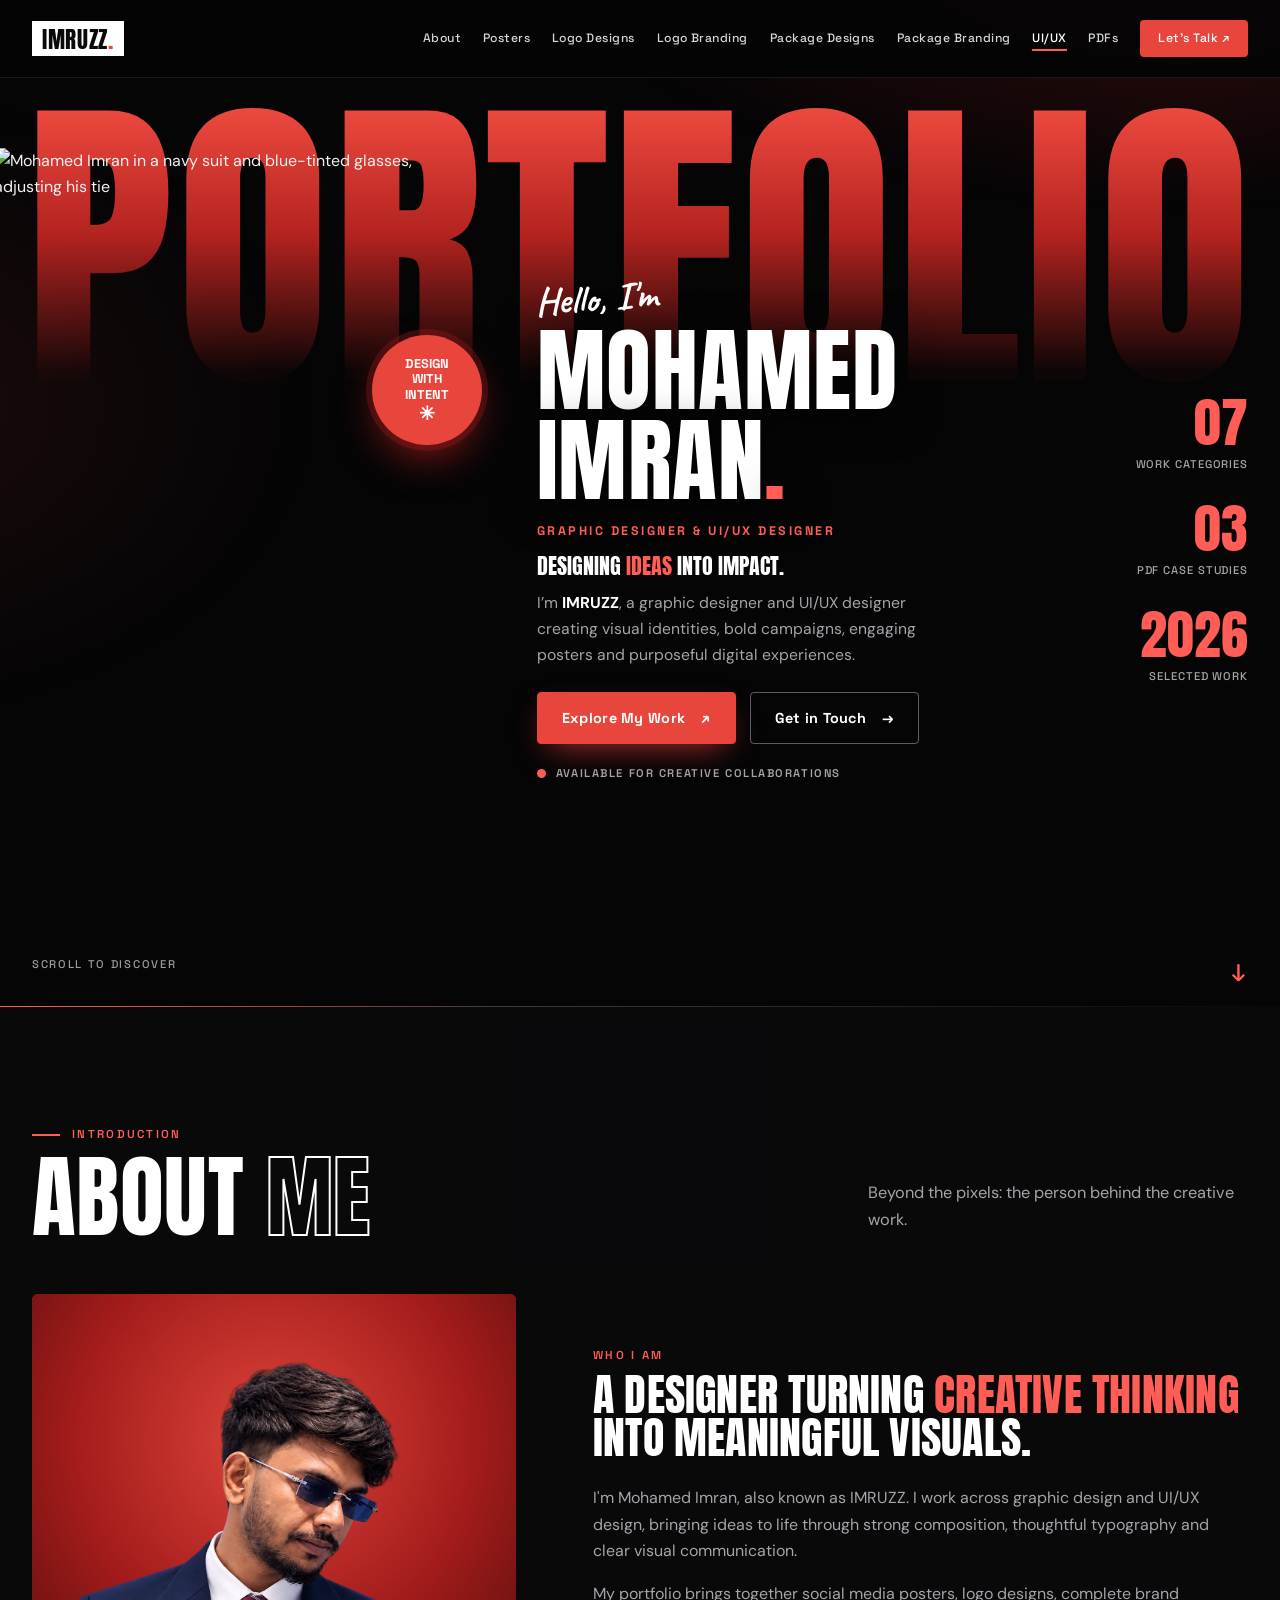
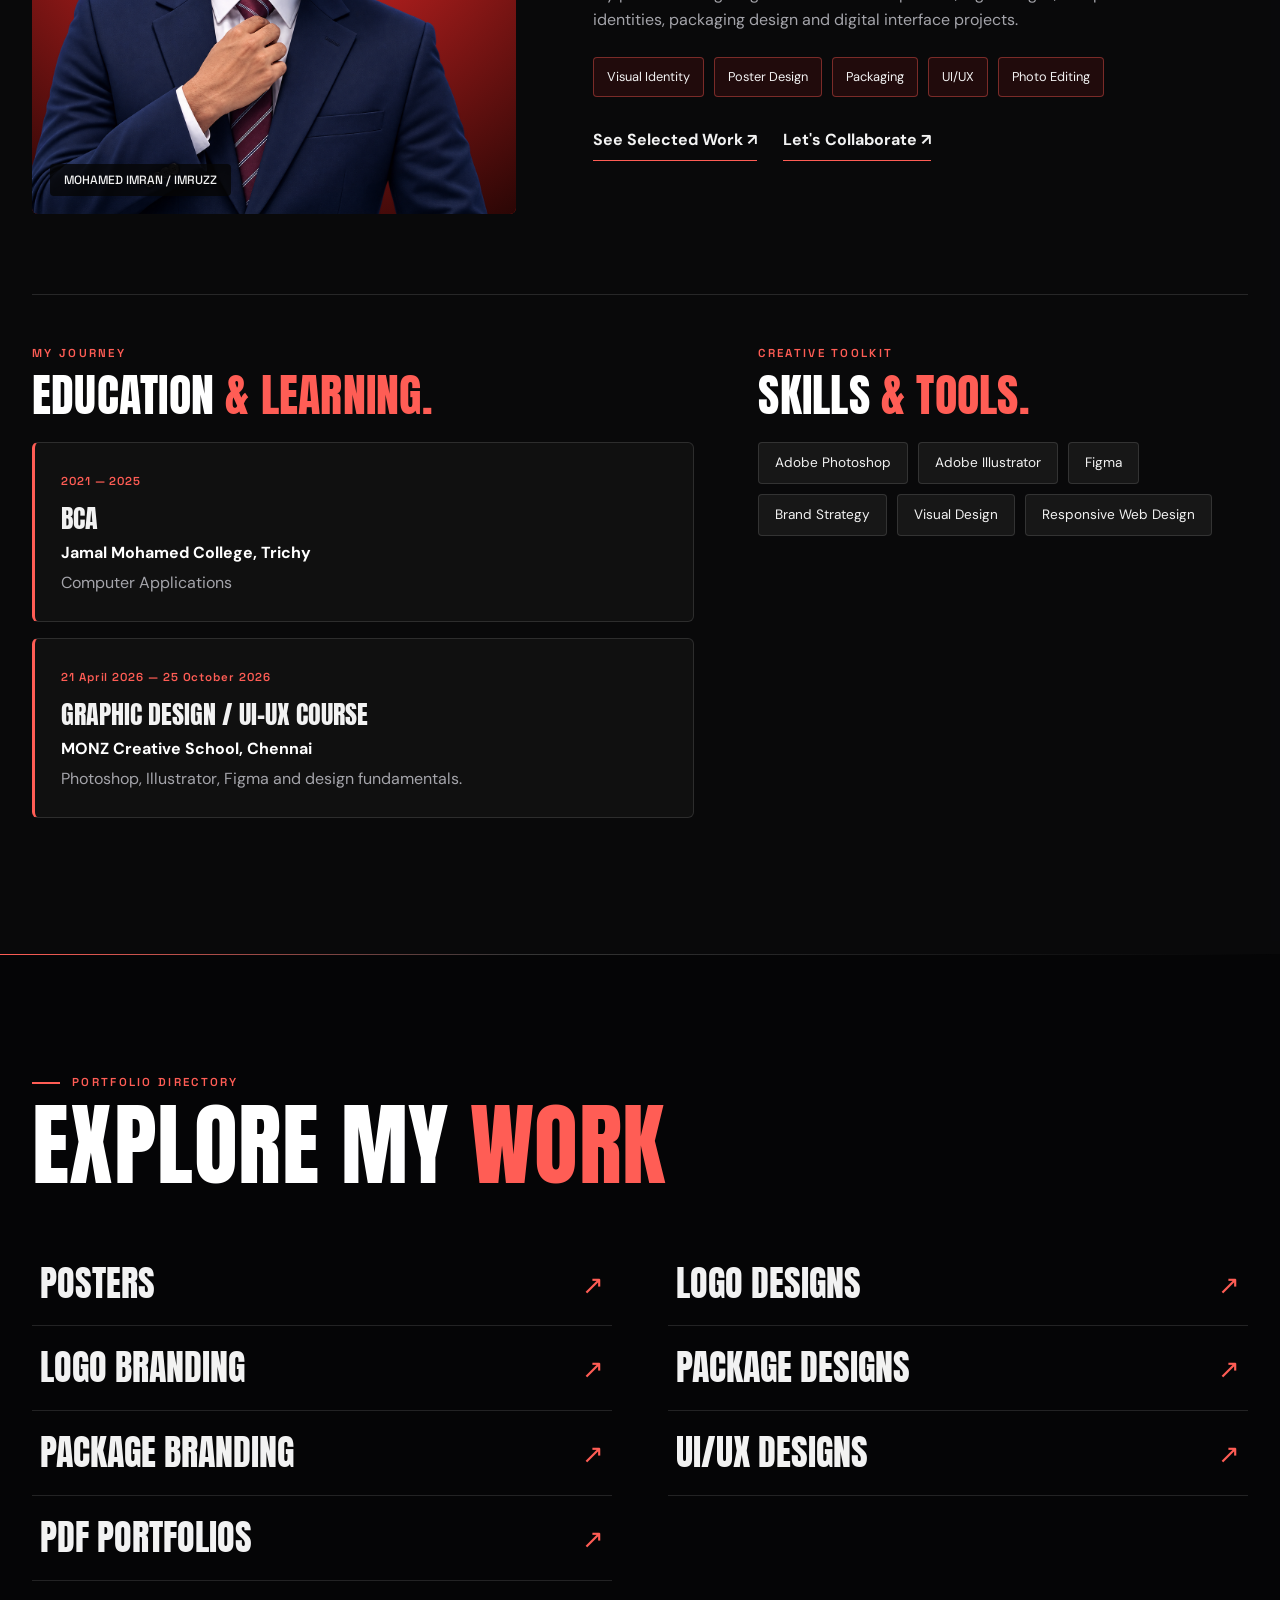
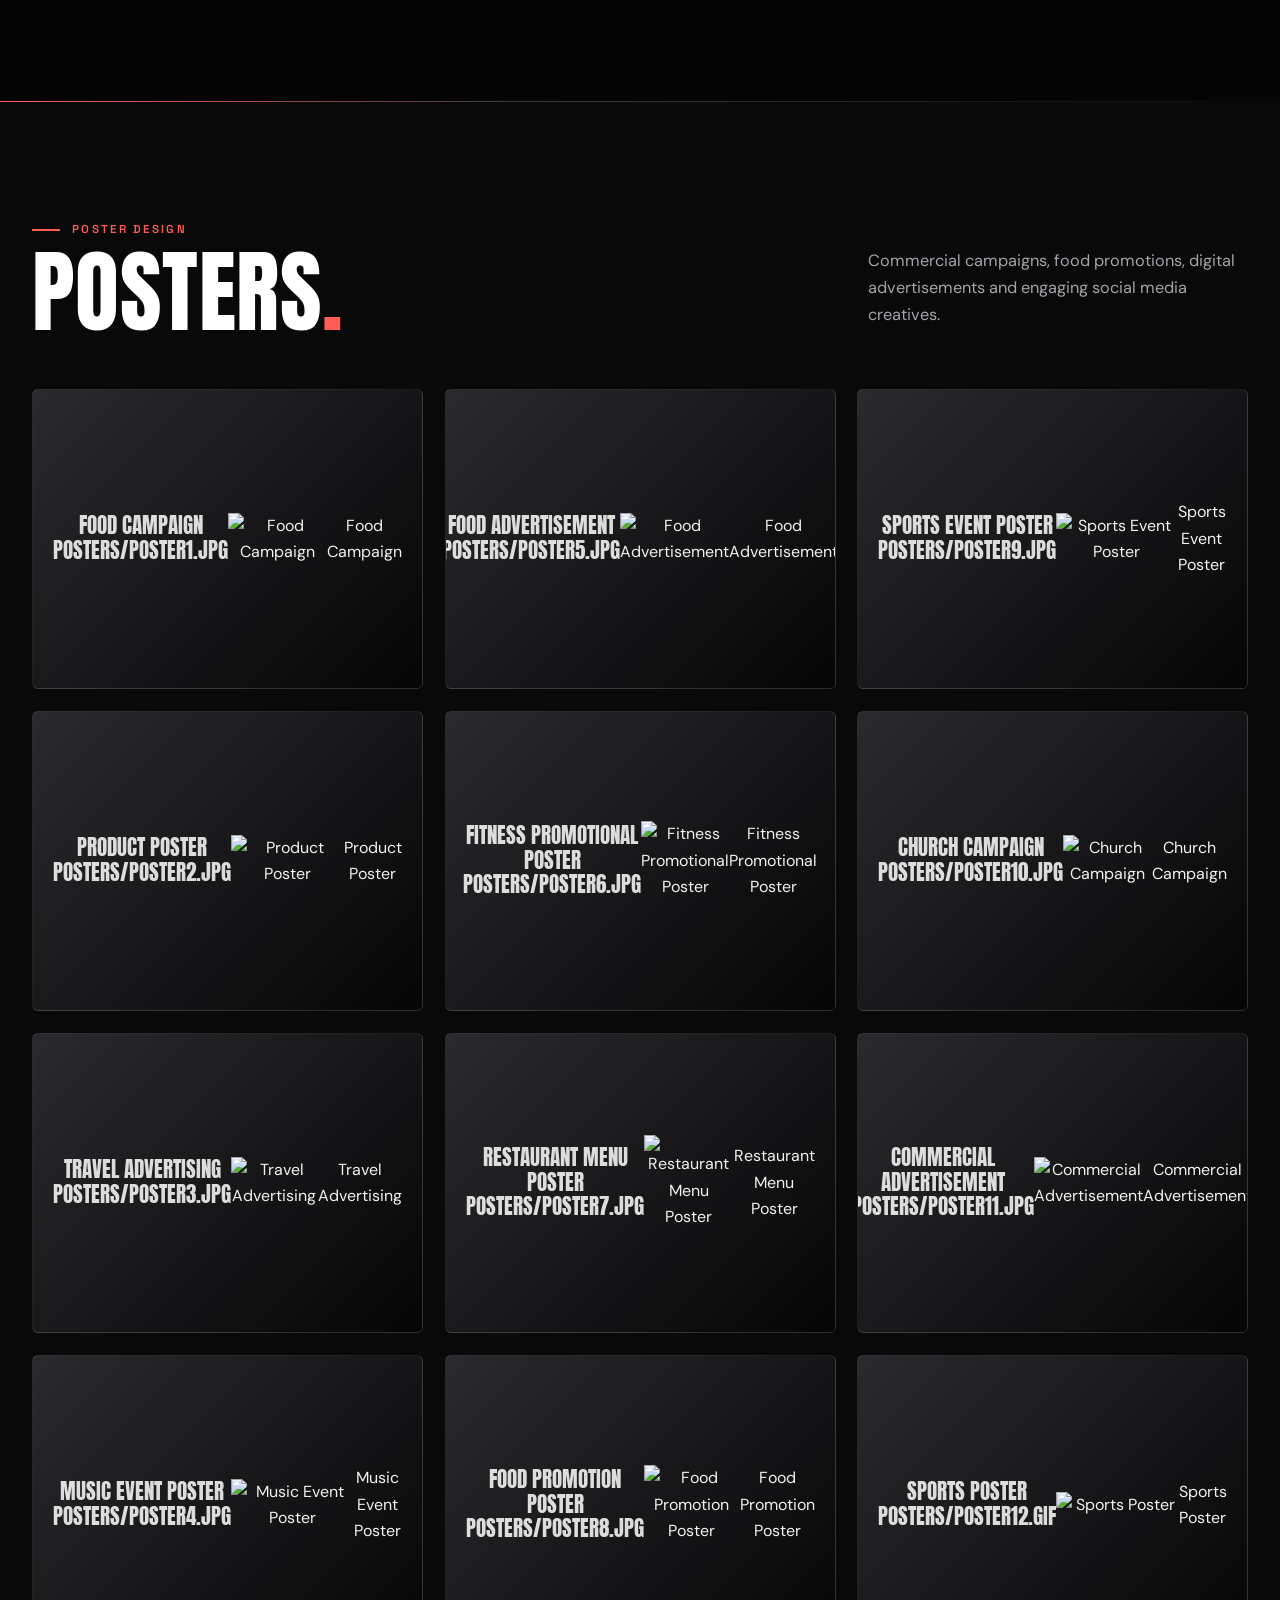
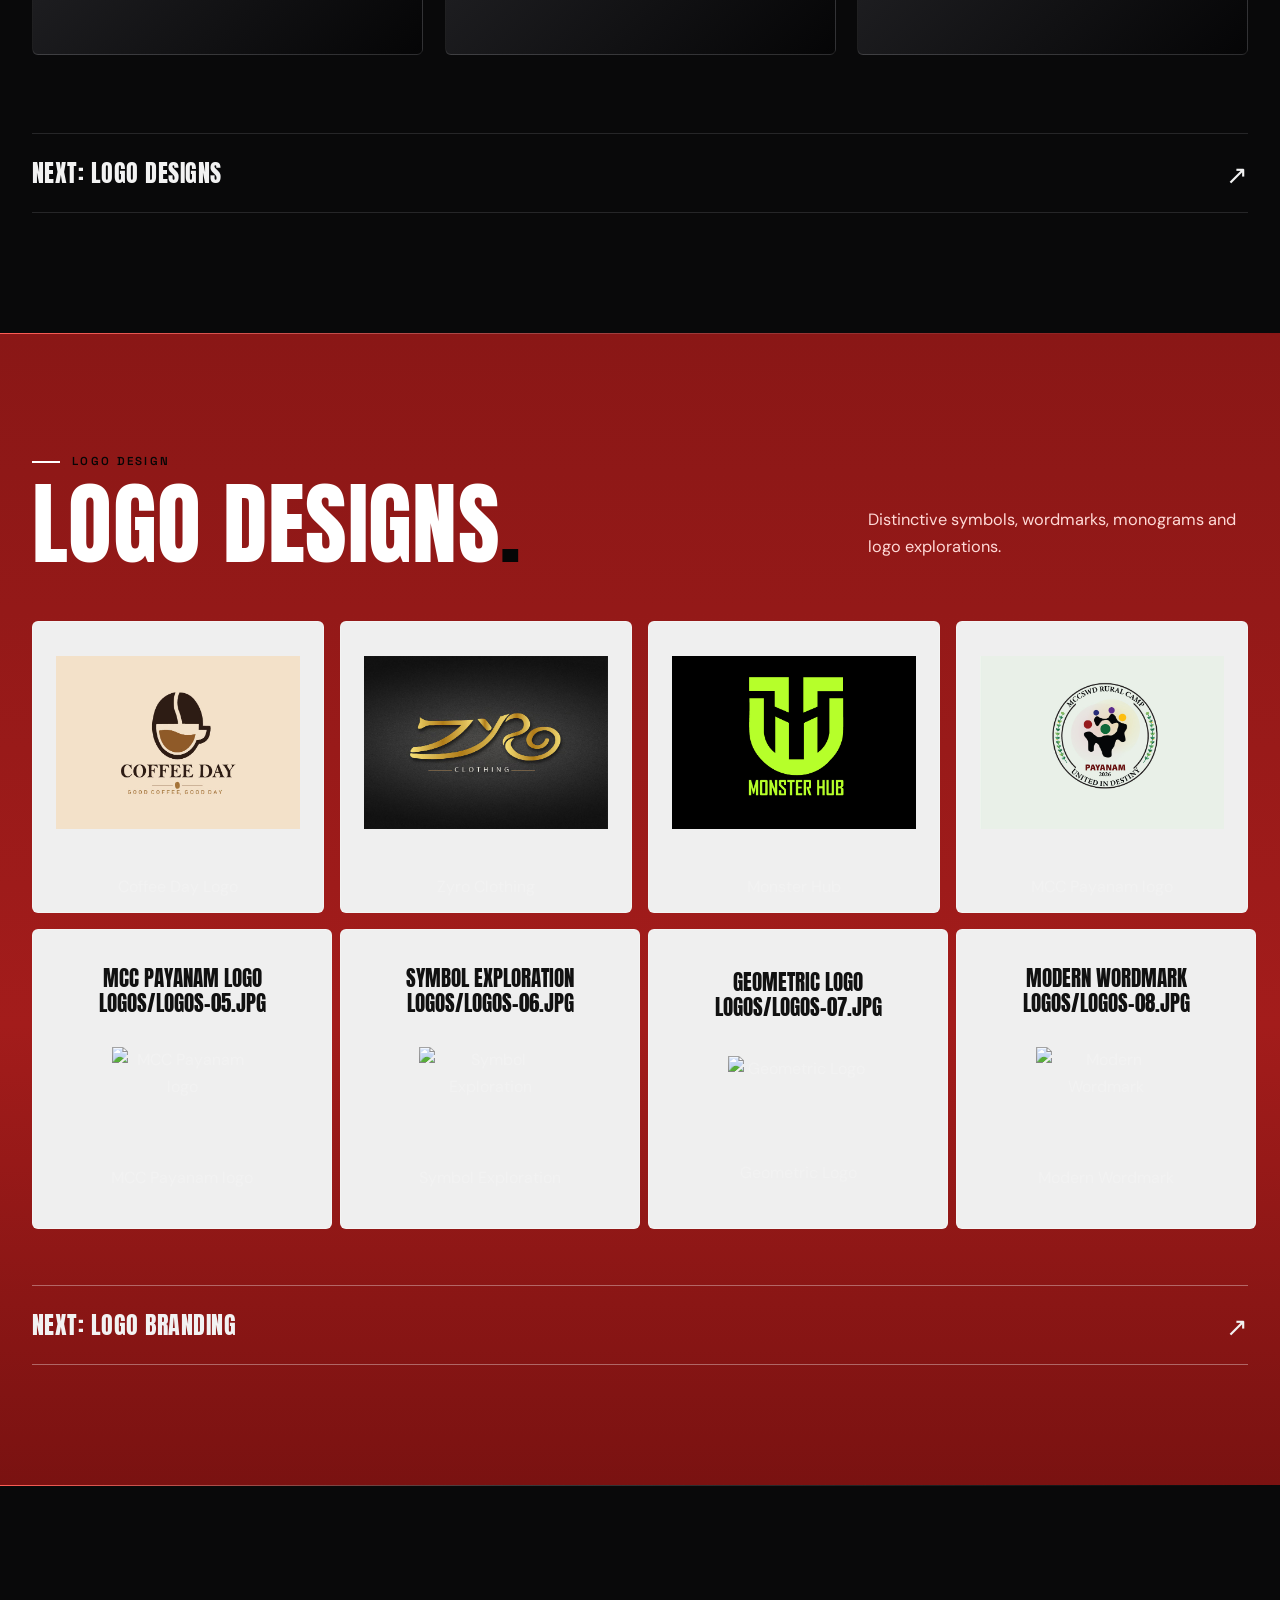
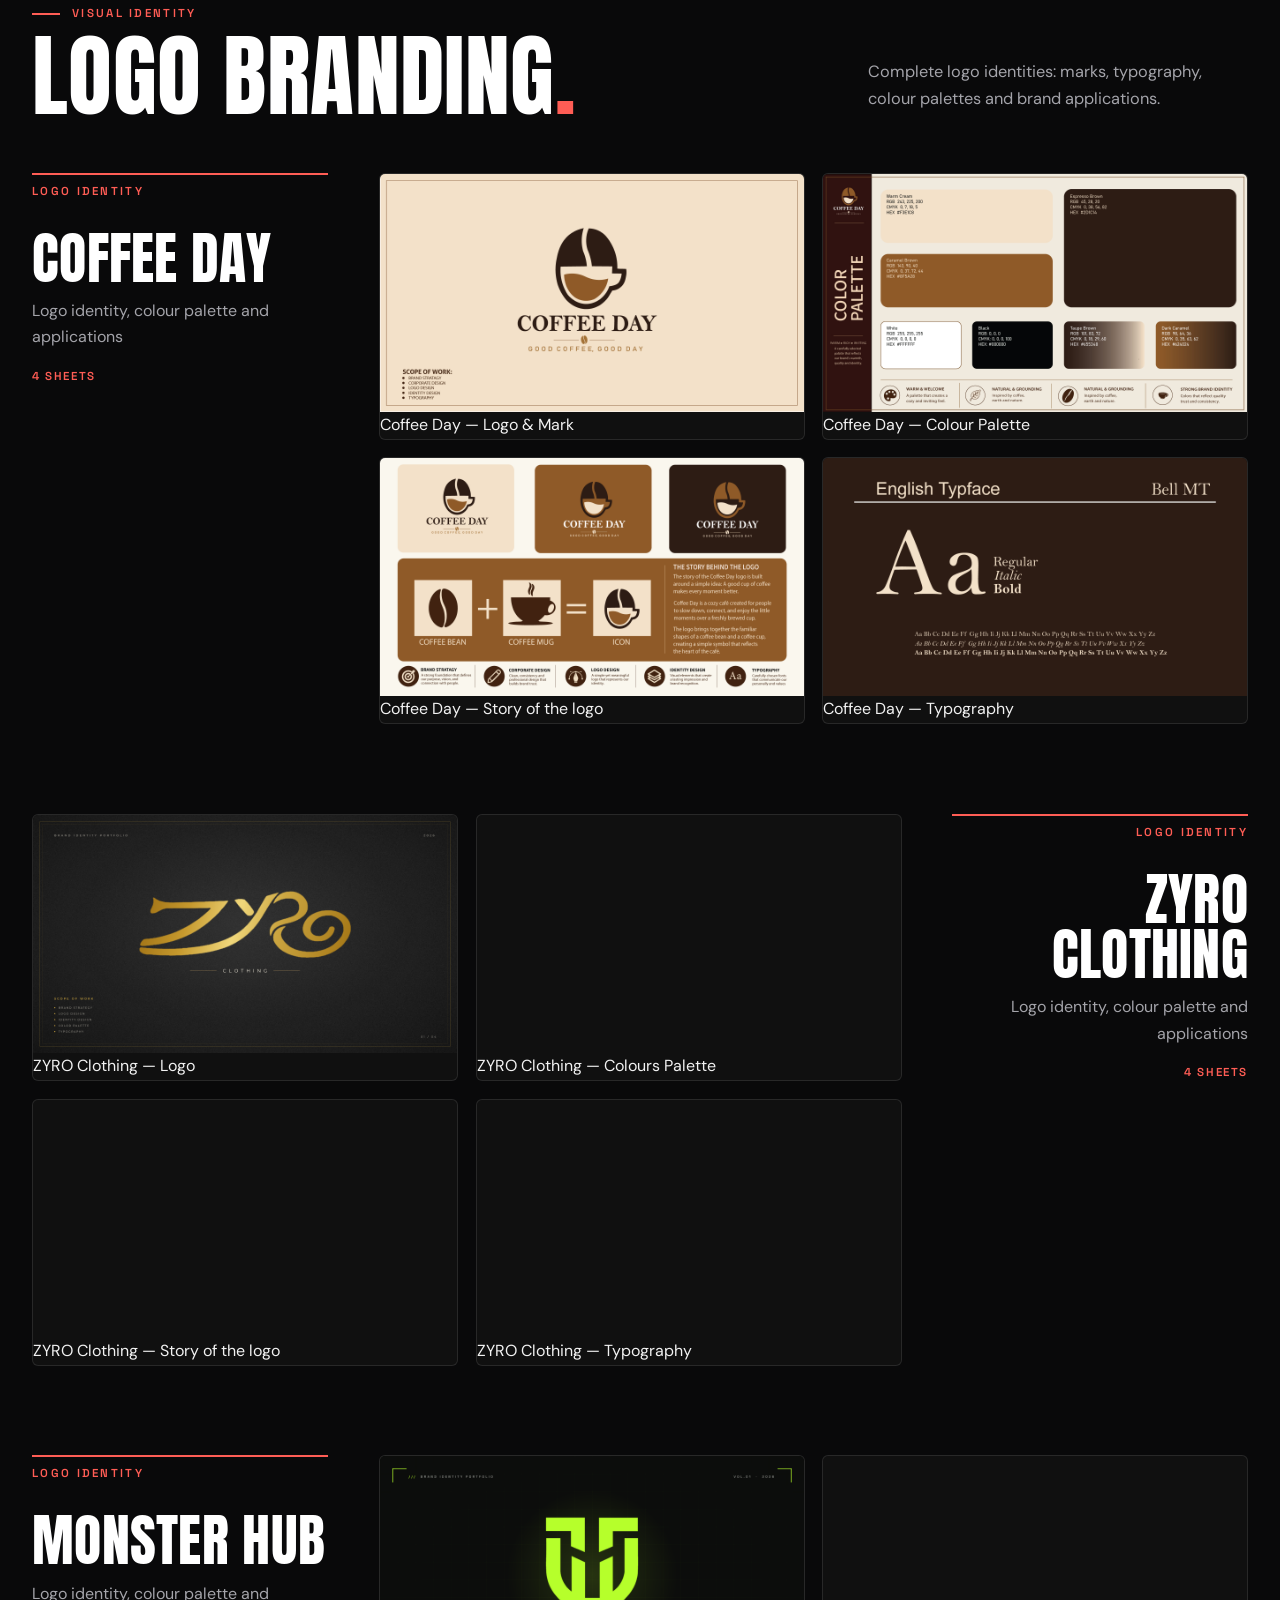
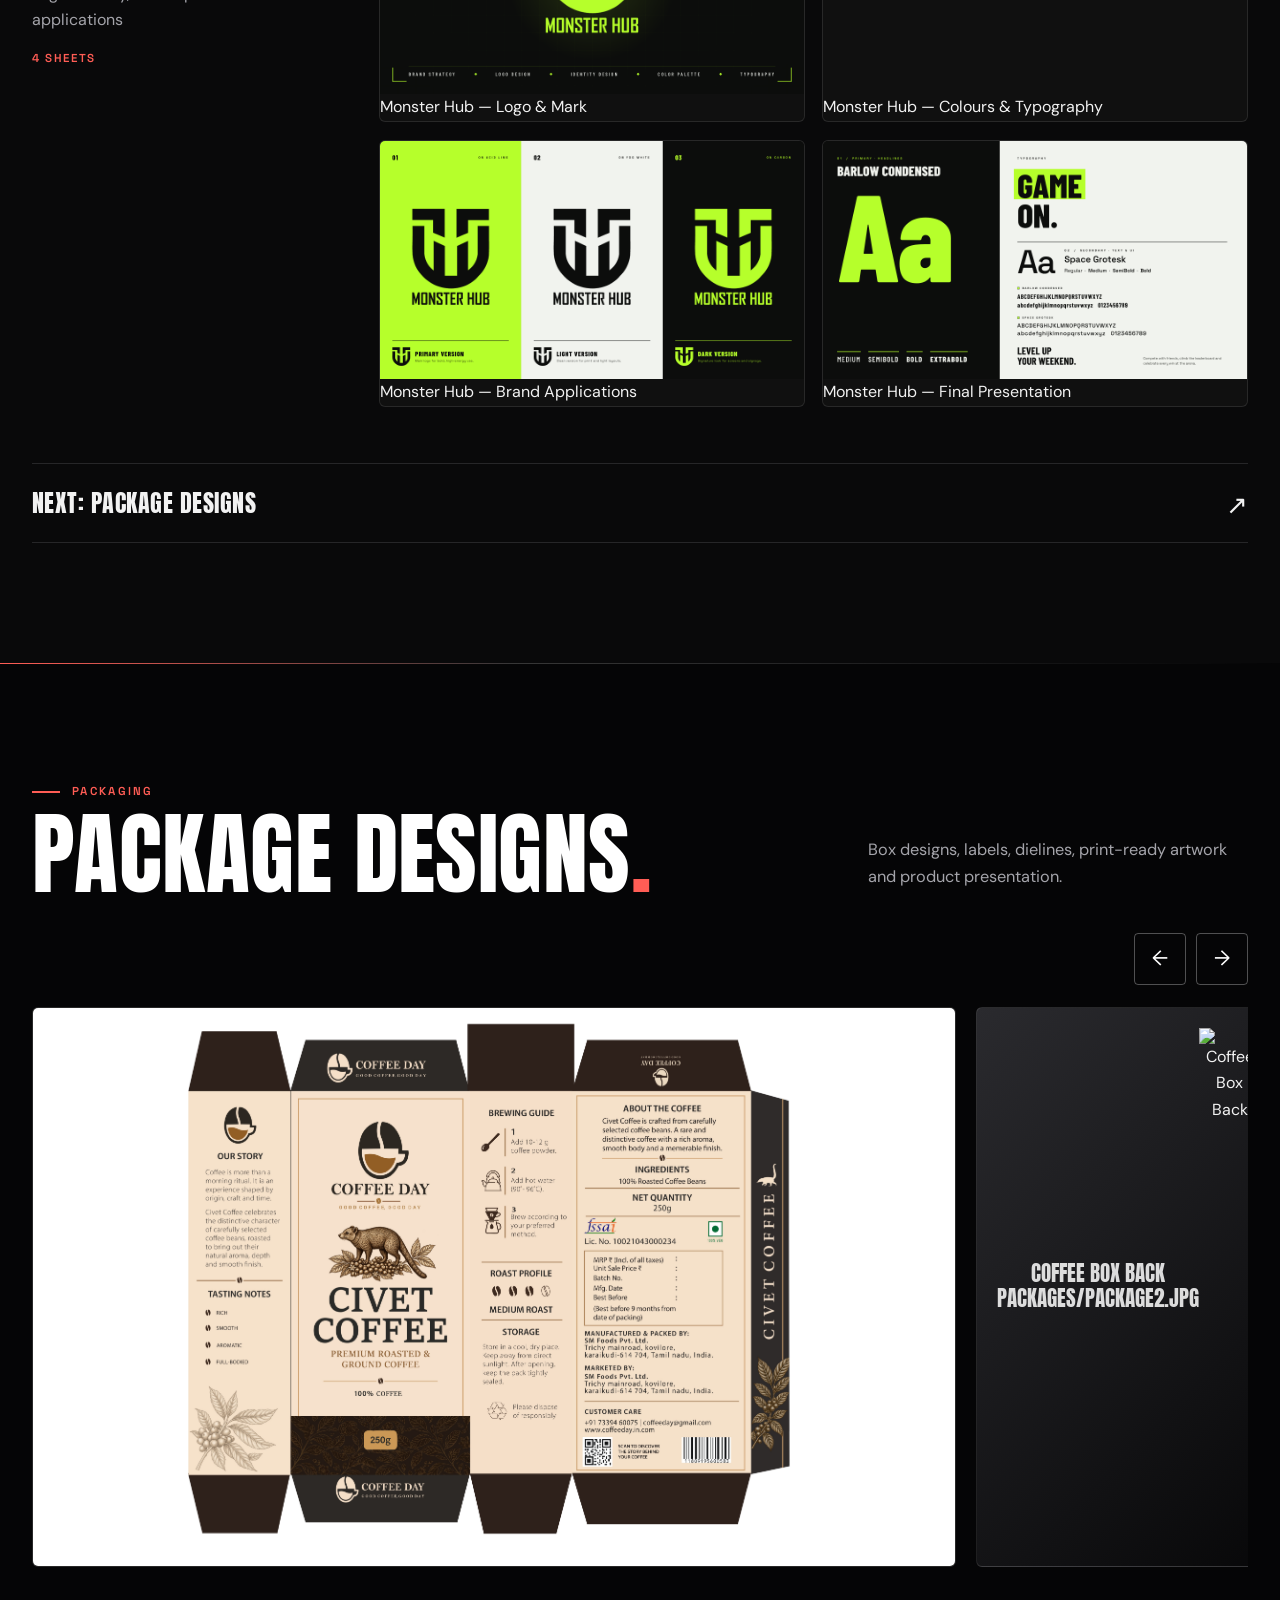
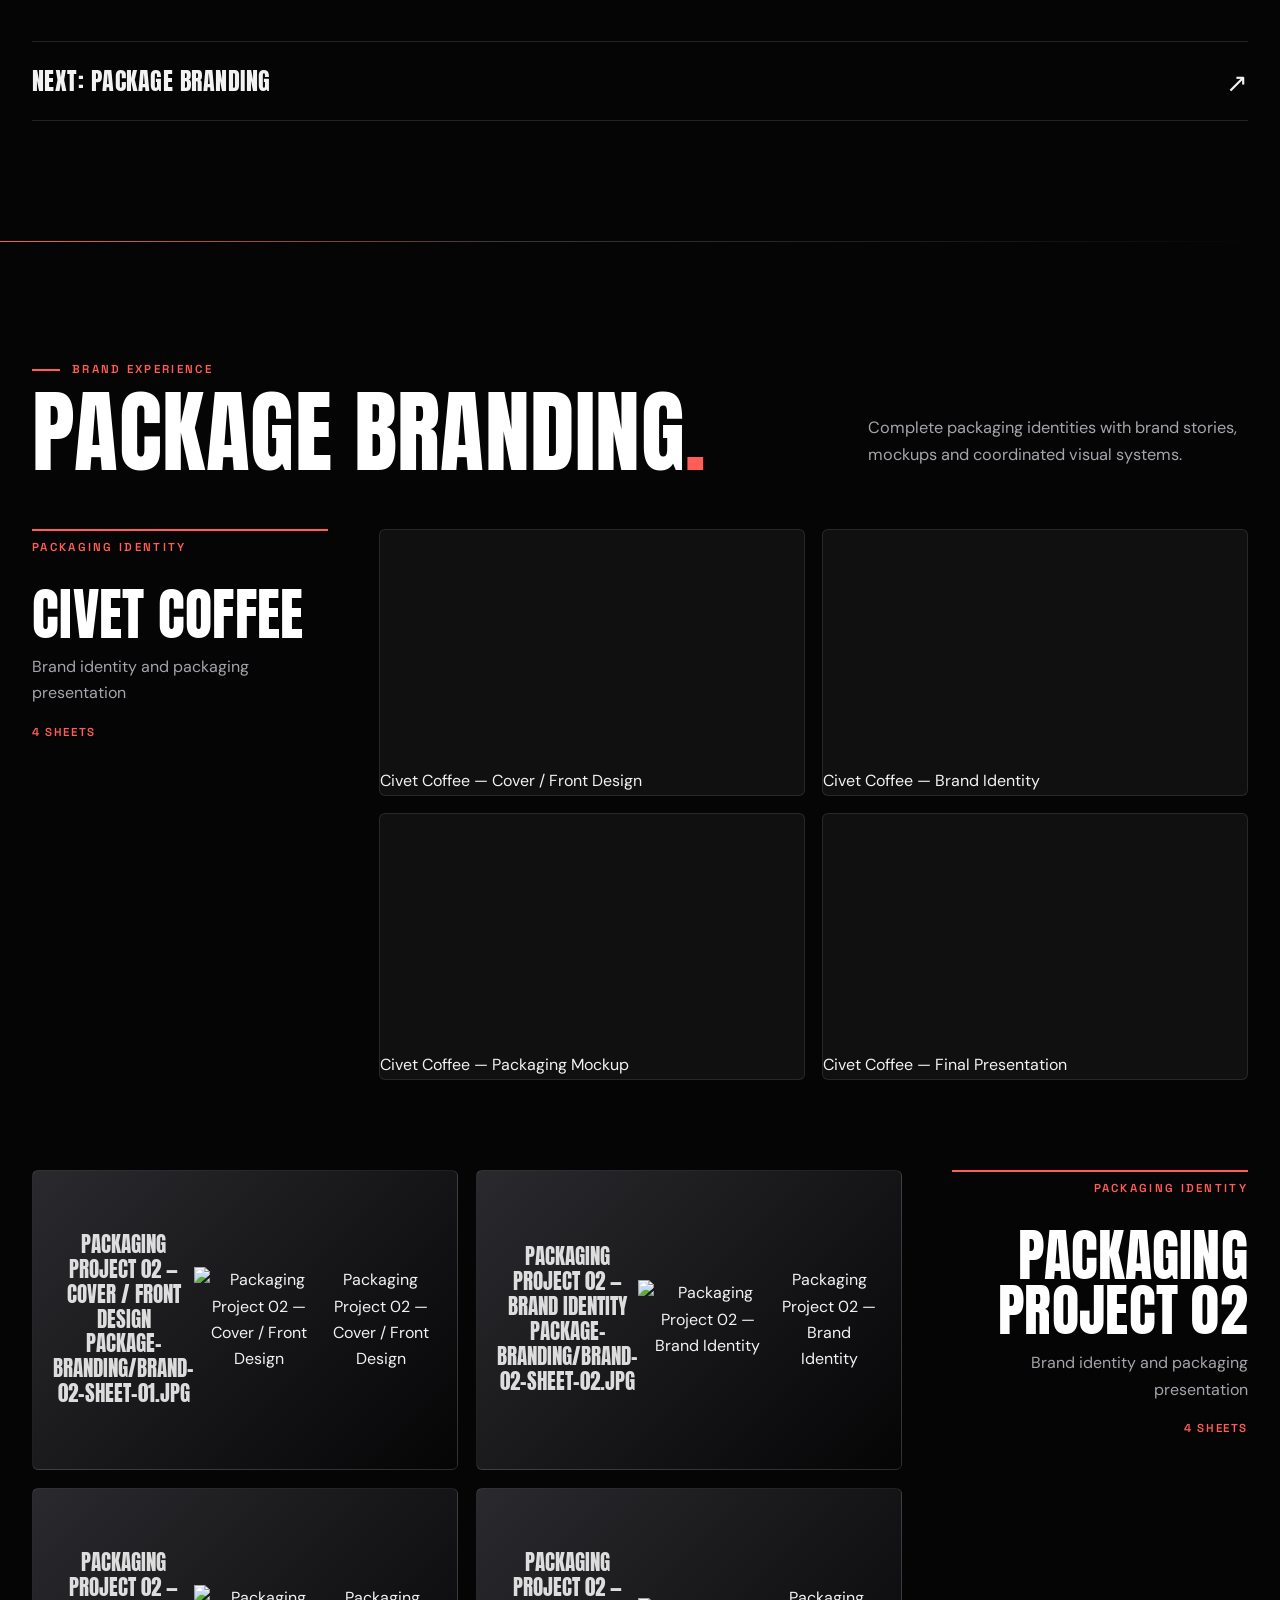
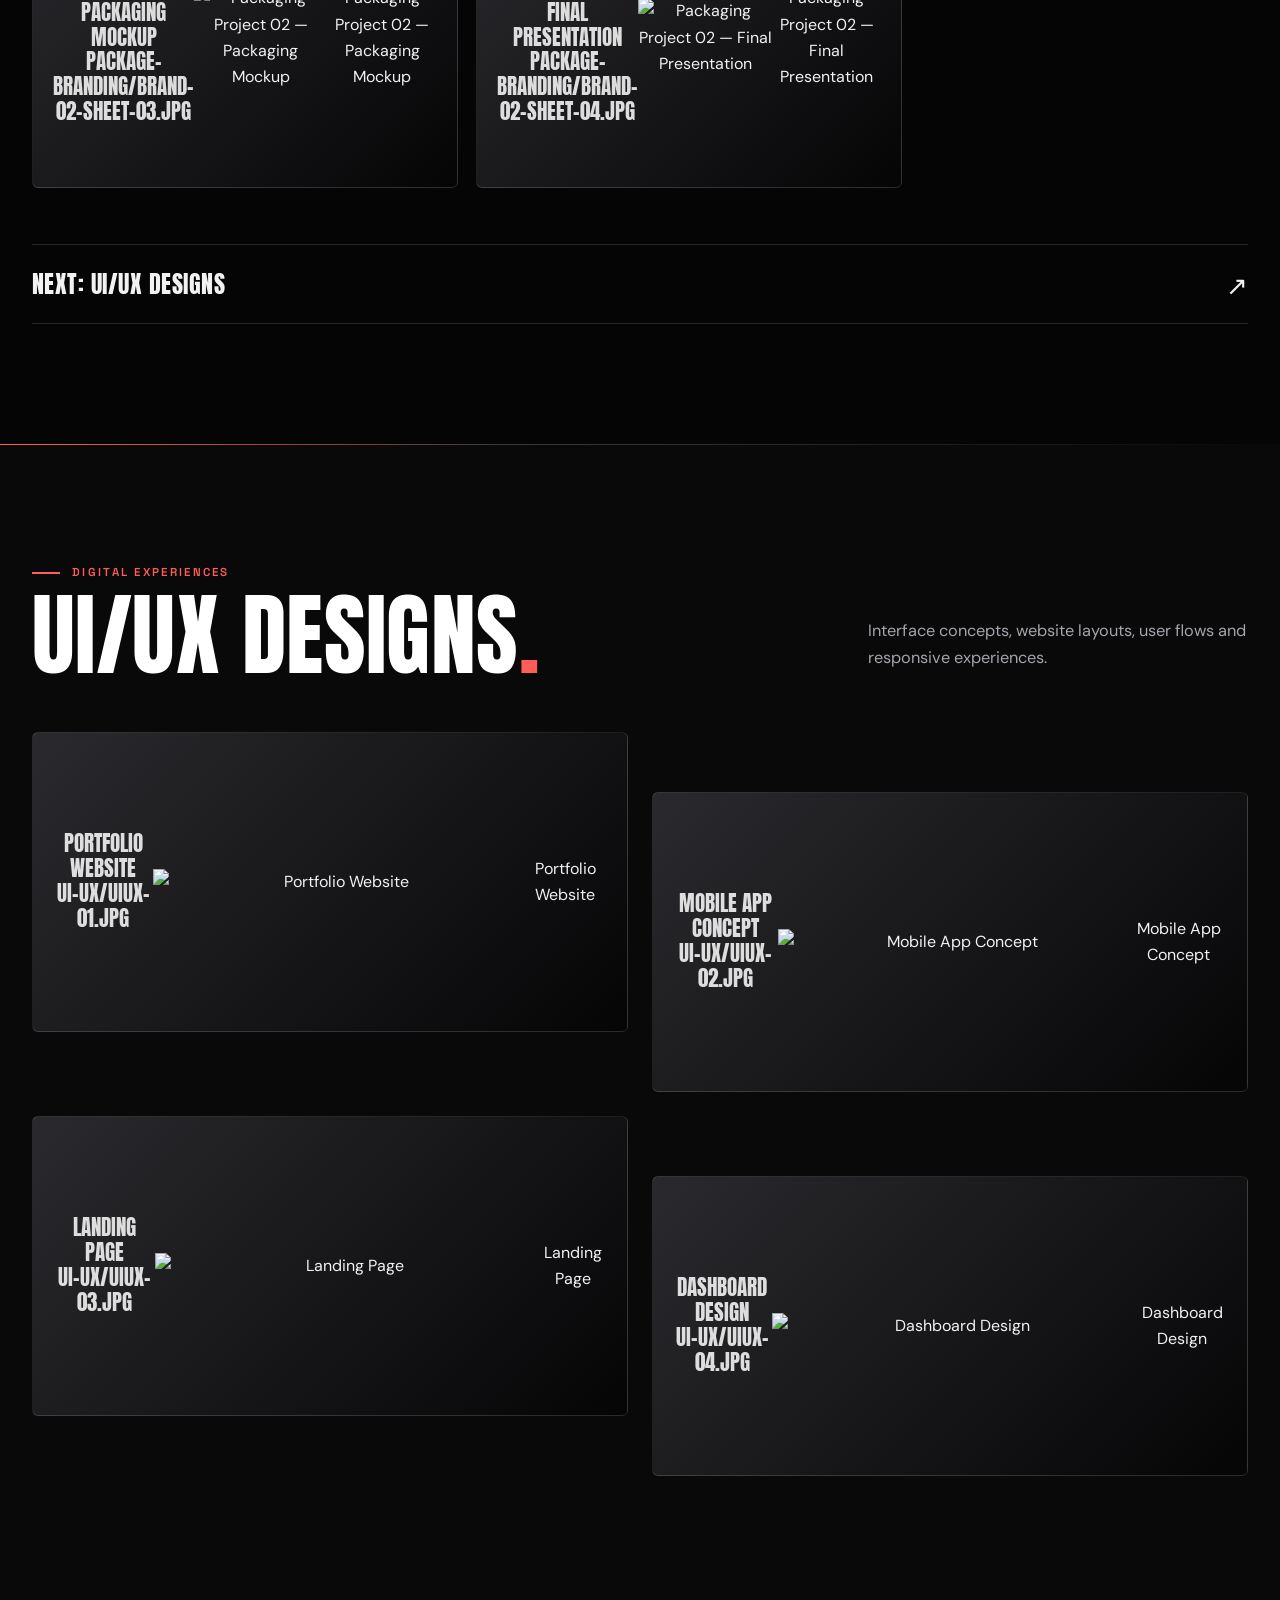
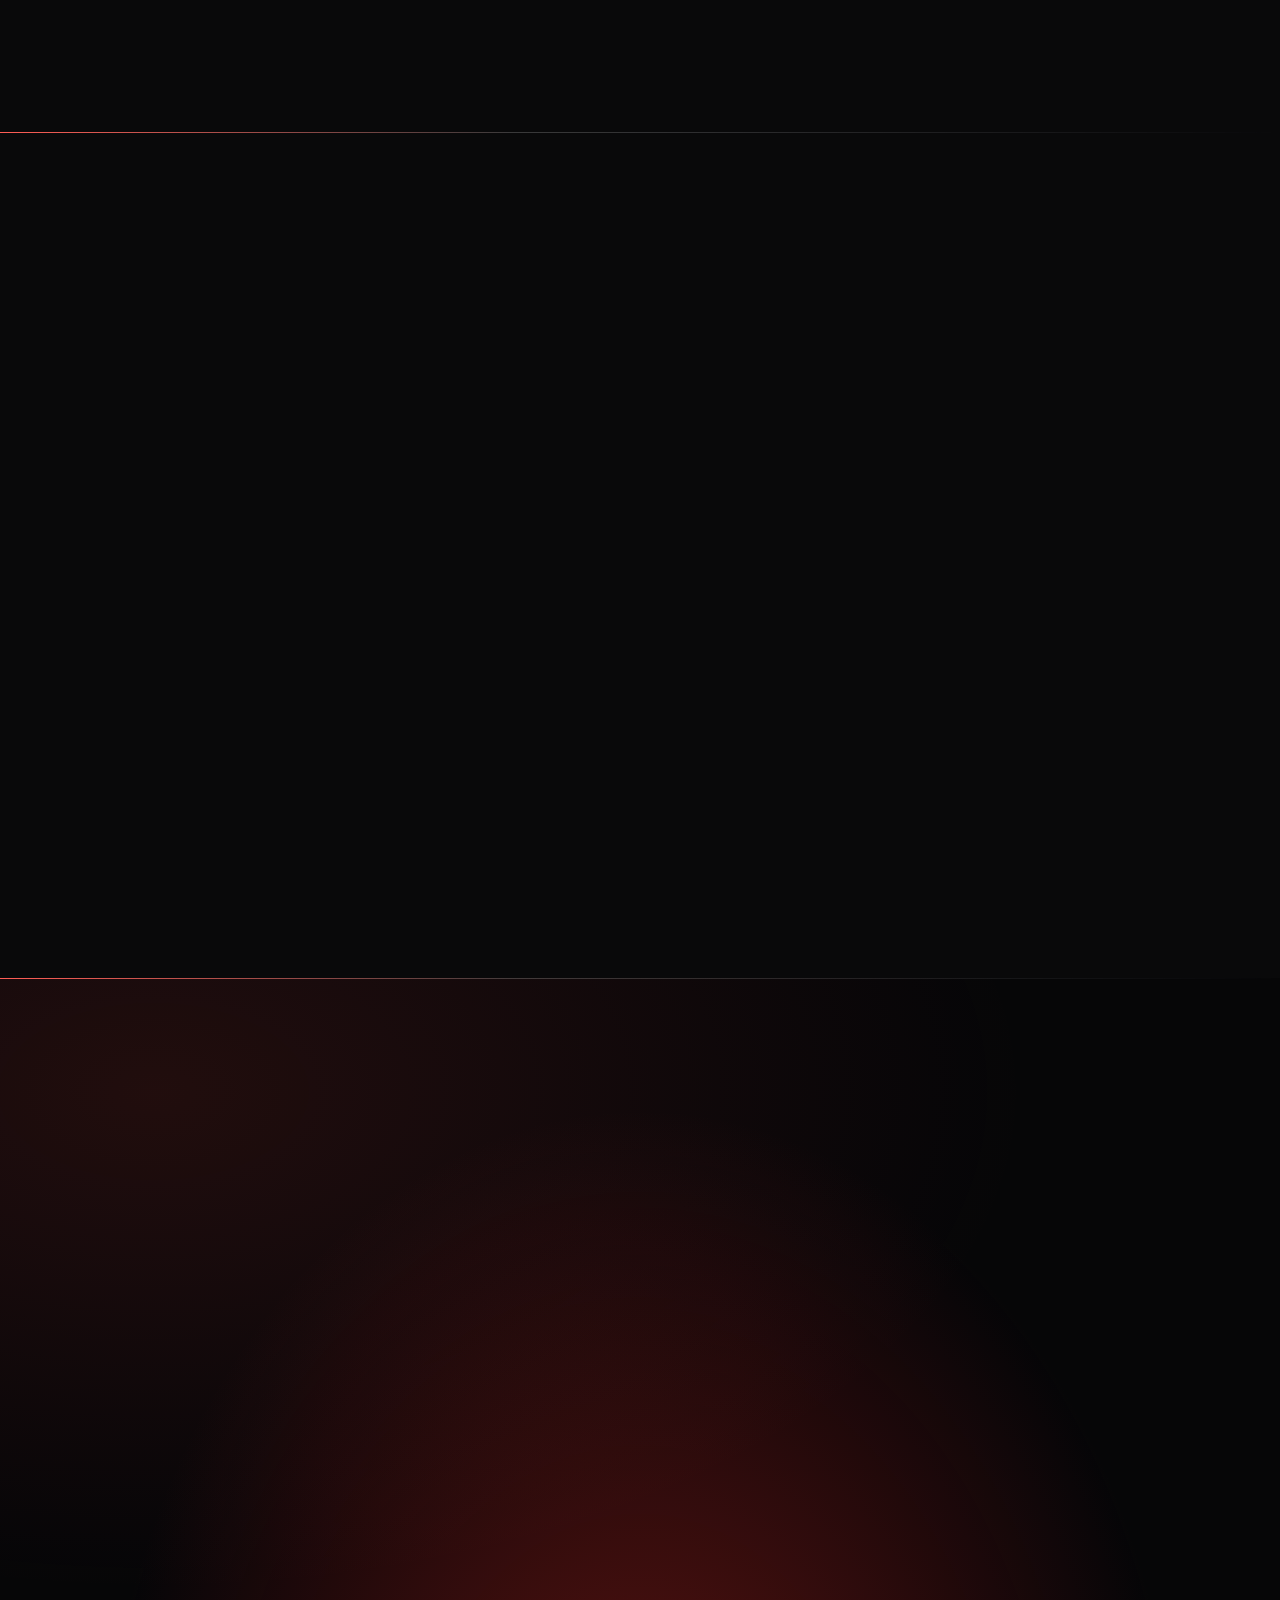
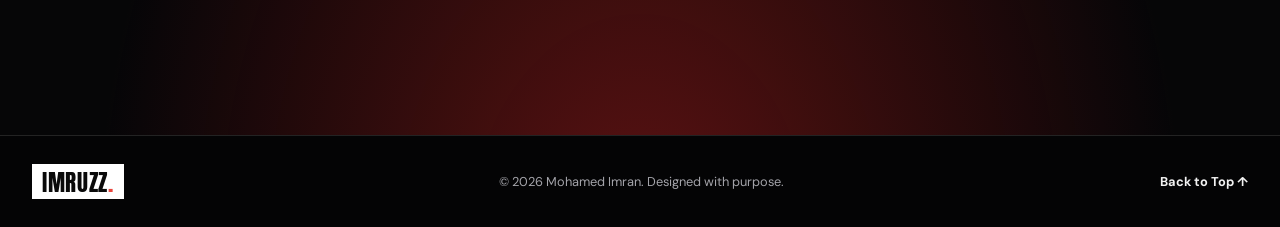
==== commit f80534bc: "change commit" ====
--- a/index.html
+++ b/index.html
@@ -43,7 +43,7 @@
 <section class="section about-section" id="about" aria-labelledby="about-heading"><div class="container">
 <div class="sec-head" data-build="About heading"><div><p class="eyebrow">INTRODUCTION</p><h2 id="about-heading">ABOUT <span class="outline-text">ME</span></h2></div><p>Beyond the pixels: the person behind the creative work.</p></div>
 <div class="about-grid">
-<div class="about-portrait" data-build="Portrait"><div class="portrait-art" role="img" aria-label="Portrait of Mohamed Imran" style="background-image:url('images/hero/mohamed-imran.png'),radial-gradient(circle at 50% 28%,#e0453b,#A31C1B 45%,#2a0605)"></div><span class="portrait-tag">MOHAMED IMRAN / IMRUZZ</span></div>
+<div class="about-portrait" data-build="Portrait"><div class="portrait-art" role="img" aria-label="Portrait of Mohamed Imran" style="background-image:url('hero/mohamed-imran.png'),radial-gradient(circle at 50% 28%,#e0453b,#A31C1B 45%,#2a0605)"></div><span class="portrait-tag">MOHAMED IMRAN / IMRUZZ</span></div>
 <div class="about-content">
 <p class="eyebrow" data-build="Label">WHO I AM</p>
 <h3 data-build="Statement">A designer turning <span class="accent">creative thinking</span> into meaningful visuals.</h3>
@@ -72,109 +72,109 @@
 </nav></div></section>
 
 <section class="section sec-posters" id="posters" aria-labelledby="posters-h"><div class="container"><div class="sec-head" data-build="Posters heading"><div><p class="eyebrow">POSTER DESIGN</p><h2 id="posters-h">POSTERS<span class="accent">.</span></h2></div><p>Commercial campaigns, food promotions, digital advertisements and engaging social media creatives.</p></div><div class="masonry"><a class="work " data-build="Food Campaign" aria-label="Open Food Campaign" href="media-viewer.html?file=images%2Fposters%2Fposter1.jpg">
-<img src="images/posters/poster1.jpg" alt="Food Campaign" loading="lazy" decoding="async" onerror="this.hidden=true;this.parentNode.classList.add('missing')">
-<span class="work-ph" data-path="images/posters/poster1.jpg">Food Campaign</span>
+<img src="posters/poster1.jpg" alt="Food Campaign" loading="lazy" decoding="async" onerror="this.hidden=true;this.parentNode.classList.add('missing')">
+<span class="work-ph" data-path="posters/poster1.jpg">Food Campaign</span>
 <span class="work-cap"><b>Food Campaign</b><i>Poster Design</i><u aria-hidden="true">↗</u></span></a><a class="work " data-build="Product Poster" aria-label="Open Product Poster" href="media-viewer.html?file=images%2Fposters%2Fposter2.jpg">
-<img src="images/posters/poster2.jpg" alt="Product Poster" loading="lazy" decoding="async" onerror="this.hidden=true;this.parentNode.classList.add('missing')">
-<span class="work-ph" data-path="images/posters/poster2.jpg">Product Poster</span>
+<img src="posters/poster2.jpg" alt="Product Poster" loading="lazy" decoding="async" onerror="this.hidden=true;this.parentNode.classList.add('missing')">
+<span class="work-ph" data-path="posters/poster2.jpg">Product Poster</span>
 <span class="work-cap"><b>Product Poster</b><i>Poster Design</i><u aria-hidden="true">↗</u></span></a><a class="work " data-build="Travel Advertising" aria-label="Open Travel Advertising" href="media-viewer.html?file=images%2Fposters%2Fposter3.jpg">
-<img src="images/posters/poster3.jpg" alt="Travel Advertising" loading="lazy" decoding="async" onerror="this.hidden=true;this.parentNode.classList.add('missing')">
-<span class="work-ph" data-path="images/posters/poster3.jpg">Travel Advertising</span>
+<img src="posters/poster3.jpg" alt="Travel Advertising" loading="lazy" decoding="async" onerror="this.hidden=true;this.parentNode.classList.add('missing')">
+<span class="work-ph" data-path="posters/poster3.jpg">Travel Advertising</span>
 <span class="work-cap"><b>Travel Advertising</b><i>Poster Design</i><u aria-hidden="true">↗</u></span></a><a class="work " data-build="Music Event Poster" aria-label="Open Music Event Poster" href="media-viewer.html?file=images%2Fposters%2Fposter4.jpg">
-<img src="images/posters/poster4.jpg" alt="Music Event Poster" loading="lazy" decoding="async" onerror="this.hidden=true;this.parentNode.classList.add('missing')">
+<img src="posters/poster4.jpg" alt="Music Event Poster" loading="lazy" decoding="async" onerror="this.hidden=true;this.parentNode.classList.add('missing')">
 <span class="work-ph" data-path="images/posters/poster4.jpg">Music Event Poster</span>
 <span class="work-cap"><b>Music Event Poster</b><i>Poster Design</i><u aria-hidden="true">↗</u></span></a><a class="work " data-build="Food Advertisement" aria-label="Open Food Advertisement" href="media-viewer.html?file=images%2Fposters%2Fposter5.jpg">
-<img src="images/posters/poster5.jpg" alt="Food Advertisement" loading="lazy" decoding="async" onerror="this.hidden=true;this.parentNode.classList.add('missing')">
-<span class="work-ph" data-path="images/posters/poster5.jpg">Food Advertisement</span>
+<img src="posters/poster5.jpg" alt="Food Advertisement" loading="lazy" decoding="async" onerror="this.hidden=true;this.parentNode.classList.add('missing')">
+<span class="work-ph" data-path="posters/poster5.jpg">Food Advertisement</span>
 <span class="work-cap"><b>Food Advertisement</b><i>Poster Design</i><u aria-hidden="true">↗</u></span></a><a class="work " data-build="Fitness Promotional Poster" aria-label="Open Fitness Promotional Poster" href="media-viewer.html?file=images%2Fposters%2Fposter6.jpg">
-<img src="images/posters/poster6.jpg" alt="Fitness Promotional Poster" loading="lazy" decoding="async" onerror="this.hidden=true;this.parentNode.classList.add('missing')">
-<span class="work-ph" data-path="images/posters/poster6.jpg">Fitness Promotional Poster</span>
+<img src="posters/poster6.jpg" alt="Fitness Promotional Poster" loading="lazy" decoding="async" onerror="this.hidden=true;this.parentNode.classList.add('missing')">
+<span class="work-ph" data-path="posters/poster6.jpg">Fitness Promotional Poster</span>
 <span class="work-cap"><b>Fitness Promotional Poster</b><i>Poster Design</i><u aria-hidden="true">↗</u></span></a><a class="work " data-build="Restaurant Menu Poster" aria-label="Open Restaurant Menu Poster" href="media-viewer.html?file=images%2Fposters%2Fposter7.jpg">
-<img src="images/posters/poster7.jpg" alt="Restaurant Menu Poster" loading="lazy" decoding="async" onerror="this.hidden=true;this.parentNode.classList.add('missing')">
-<span class="work-ph" data-path="images/posters/poster7.jpg">Restaurant Menu Poster</span>
+<img src="posters/poster7.jpg" alt="Restaurant Menu Poster" loading="lazy" decoding="async" onerror="this.hidden=true;this.parentNode.classList.add('missing')">
+<span class="work-ph" data-path="posters/poster7.jpg">Restaurant Menu Poster</span>
 <span class="work-cap"><b>Restaurant Menu Poster</b><i>Poster Design</i><u aria-hidden="true">↗</u></span></a><a class="work " data-build="Food Promotion Poster" aria-label="Open Food Promotion Poster" href="media-viewer.html?file=images%2Fposters%2Fposter8.jpg">
-<img src="images/posters/poster8.jpg" alt="Food Promotion Poster" loading="lazy" decoding="async" onerror="this.hidden=true;this.parentNode.classList.add('missing')">
-<span class="work-ph" data-path="images/posters/poster8.jpg">Food Promotion Poster</span>
+<img src="posters/poster8.jpg" alt="Food Promotion Poster" loading="lazy" decoding="async" onerror="this.hidden=true;this.parentNode.classList.add('missing')">
+<span class="work-ph" data-path="posters/poster8.jpg">Food Promotion Poster</span>
 <span class="work-cap"><b>Food Promotion Poster</b><i>Poster Design</i><u aria-hidden="true">↗</u></span></a><a class="work " data-build="Sports Event Poster" aria-label="Open Sports Event Poster" href="media-viewer.html?file=images%2Fposters%2Fposter9.jpg">
-<img src="images/posters/poster9.jpg" alt="Sports Event Poster" loading="lazy" decoding="async" onerror="this.hidden=true;this.parentNode.classList.add('missing')">
-<span class="work-ph" data-path="images/posters/poster9.jpg">Sports Event Poster</span>
+<img src="posters/poster9.jpg" alt="Sports Event Poster" loading="lazy" decoding="async" onerror="this.hidden=true;this.parentNode.classList.add('missing')">
+<span class="work-ph" data-path="posters/poster9.jpg">Sports Event Poster</span>
 <span class="work-cap"><b>Sports Event Poster</b><i>Poster Design</i><u aria-hidden="true">↗</u></span></a><a class="work " data-build="Church Campaign" aria-label="Open Church Campaign" href="media-viewer.html?file=images%2Fposters%2Fposter10.jpg">
-<img src="images/posters/poster10.jpg" alt="Church Campaign" loading="lazy" decoding="async" onerror="this.hidden=true;this.parentNode.classList.add('missing')">
-<span class="work-ph" data-path="images/posters/poster10.jpg">Church Campaign</span>
+<img src="posters/poster10.jpg" alt="Church Campaign" loading="lazy" decoding="async" onerror="this.hidden=true;this.parentNode.classList.add('missing')">
+<span class="work-ph" data-path="posters/poster10.jpg">Church Campaign</span>
 <span class="work-cap"><b>Church Campaign</b><i>Poster Design</i><u aria-hidden="true">↗</u></span></a><a class="work " data-build="Commercial Advertisement" aria-label="Open Commercial Advertisement" href="media-viewer.html?file=images%2Fposters%2Fposter11.jpg">
-<img src="images/posters/poster11.jpg" alt="Commercial Advertisement" loading="lazy" decoding="async" onerror="this.hidden=true;this.parentNode.classList.add('missing')">
-<span class="work-ph" data-path="images/posters/poster11.jpg">Commercial Advertisement</span>
+<img src="posters/poster11.jpg" alt="Commercial Advertisement" loading="lazy" decoding="async" onerror="this.hidden=true;this.parentNode.classList.add('missing')">
+<span class="work-ph" data-path="posters/poster11.jpg">Commercial Advertisement</span>
 <span class="work-cap"><b>Commercial Advertisement</b><i>Poster Design</i><u aria-hidden="true">↗</u></span></a><a class="work " data-build="Sports Poster" aria-label="Open Sports Poster" href="media-viewer.html?file=images%2Fposters%2Fposter12.gif">
-<img src="images/posters/poster12.gif" alt="Sports Poster" loading="lazy" decoding="async" onerror="this.hidden=true;this.parentNode.classList.add('missing')">
-<span class="work-ph" data-path="images/posters/poster12.gif">Sports Poster</span>
+<img src="posters/poster12.gif" alt="Sports Poster" loading="lazy" decoding="async" onerror="this.hidden=true;this.parentNode.classList.add('missing')">
+<span class="work-ph" data-path="posters/poster12.gif">Sports Poster</span>
 <span class="work-cap"><b>Sports Poster</b><i>Poster Design</i><u aria-hidden="true">↗</u></span></a></div><a class="section-next" data-build="Next: Logo Designs" href="#logos">Next: Logo Designs <span aria-hidden="true">↗</span></a></div></section>
 <section class="section sec-logos" id="logos" aria-labelledby="logos-h"><div class="container"><div class="sec-head" data-build="Logo Designs heading"><div><p class="eyebrow">LOGO DESIGN</p><h2 id="logos-h">LOGO DESIGNS<span class="accent">.</span></h2></div><p>Distinctive symbols, wordmarks, monograms and logo explorations.</p></div><div class="logo-grid"><a class="work " data-build="Coffee Day Logo" aria-label="Open Coffee Day Logo" href="media-viewer.html?file=images%2Flogos%2Flogo1.jpg">
-<img src="images/logos/logo1.jpg" alt="Coffee Day Logo" loading="lazy" decoding="async" onerror="this.hidden=true;this.parentNode.classList.add('missing')">
-<span class="work-ph" data-path="images/logos/logo1.jpg">Coffee Day Logo</span>
+<img src="logos/logo1.jpg" alt="Coffee Day Logo" loading="lazy" decoding="async" onerror="this.hidden=true;this.parentNode.classList.add('missing')">
+<span class="work-ph" data-path="logos/logo1.jpg">Coffee Day Logo</span>
 <span class="work-cap"><b>Coffee Day Logo</b><u aria-hidden="true">↗</u></span></a><a class="work " data-build="Zyro Clothing" aria-label="Open Zyro Clothing" href="media-viewer.html?file=images%2Flogos%2Flogo2.jpg">
-<img src="images/logos/logo2.jpg" alt="Zyro Clothing" loading="lazy" decoding="async" onerror="this.hidden=true;this.parentNode.classList.add('missing')">
-<span class="work-ph" data-path="images/logos/logo2.jpg">Zyro Clothing</span>
+<img src="logos/logo2.jpg" alt="Zyro Clothing" loading="lazy" decoding="async" onerror="this.hidden=true;this.parentNode.classList.add('missing')">
+<span class="work-ph" data-path="logos/logo2.jpg">Zyro Clothing</span>
 <span class="work-cap"><b>Zyro Clothing</b><u aria-hidden="true">↗</u></span></a><a class="work " data-build="Monster Hub" aria-label="Open Gaming Identity" href="media-viewer.html?file=images%2Flogos%2Flogos-03.jpg">
-<img src="images/logos/logo3.jpg" alt="Monster Hub" loading="lazy" decoding="async" onerror="this.hidden=true;this.parentNode.classList.add('missing')">
-<span class="work-ph" data-path="images/logos/logos-03.jpg">Monster Hub</span>
+<img src="logos/logo3.jpg" alt="Monster Hub" loading="lazy" decoding="async" onerror="this.hidden=true;this.parentNode.classList.add('missing')">
+<span class="work-ph" data-path="logos/logos-03.jpg">Monster Hub</span>
 <span class="work-cap"><b>Monster Hub</b><u aria-hidden="true">↗</u></span></a><a class="work " data-build="MCC Payanam logo" aria-label="Gaming arena" href="media-viewer.html?file=images%2Flogos%2Flogos-04.jpg">
-<img src="images/logos/logo4.jpg" alt="MCC Payanam logo" loading="lazy" decoding="async" onerror="this.hidden=true;this.parentNode.classList.add('missing')">
-<span class="work-ph" data-path="images/logos/logos-04.jpg">MCC Payanam logo</span>
+<img src="logos/logo4.jpg" alt="MCC Payanam logo" loading="lazy" decoding="async" onerror="this.hidden=true;this.parentNode.classList.add('missing')">
+<span class="work-ph" data-path="logos/logos-04.jpg">MCC Payanam logo</span>
 <span class="work-cap"><b>MCC Payanam logo</b><u aria-hidden="true">↗</u></span></a><a class="work " data-build="MCC Payanam logo" aria-label="Open MCC Payanam logo" href="media-viewer.html?file=images%2Flogos%2Flogos-05.jpg">
-<img src="images/logos/logos-05.jpg" alt="MCC Payanam logo" loading="lazy" decoding="async" onerror="this.hidden=true;this.parentNode.classList.add('missing')">
-<span class="work-ph" data-path="images/logos/logos-05.jpg">MCC Payanam logo</span>
+<img src="logos/logos-05.jpg" alt="MCC Payanam logo" loading="lazy" decoding="async" onerror="this.hidden=true;this.parentNode.classList.add('missing')">
+<span class="work-ph" data-path="logos/logos-05.jpg">MCC Payanam logo</span>
 <span class="work-cap"><b>MCC Payanam logo</b><u aria-hidden="true">↗</u></span></a><a class="work " data-build="Symbol Exploration" aria-label="Open Symbol Exploration" href="media-viewer.html?file=images%2Flogos%2Flogos-06.jpg">
-<img src="images/logos/logos-06.jpg" alt="Symbol Exploration" loading="lazy" decoding="async" onerror="this.hidden=true;this.parentNode.classList.add('missing')">
-<span class="work-ph" data-path="images/logos/logos-06.jpg">Symbol Exploration</span>
+<img src="logos/logos-06.jpg" alt="Symbol Exploration" loading="lazy" decoding="async" onerror="this.hidden=true;this.parentNode.classList.add('missing')">
+<span class="work-ph" data-path="logos/logos-06.jpg">Symbol Exploration</span>
 <span class="work-cap"><b>Symbol Exploration</b><u aria-hidden="true">↗</u></span></a><a class="work " data-build="Geometric Logo" aria-label="Open Geometric Logo" href="media-viewer.html?file=images%2Flogos%2Flogos-07.jpg">
-<img src="images/logos/logos-07.jpg" alt="Geometric Logo" loading="lazy" decoding="async" onerror="this.hidden=true;this.parentNode.classList.add('missing')">
-<span class="work-ph" data-path="images/logos/logos-07.jpg">Geometric Logo</span>
+<img src="logos/logos-07.jpg" alt="Geometric Logo" loading="lazy" decoding="async" onerror="this.hidden=true;this.parentNode.classList.add('missing')">
+<span class="work-ph" data-path="logos/logos-07.jpg">Geometric Logo</span>
 <span class="work-cap"><b>Geometric Logo</b><u aria-hidden="true">↗</u></span></a><a class="work " data-build="Modern Wordmark" aria-label="Open Modern Wordmark" href="media-viewer.html?file=images%2Flogos%2Flogos-08.jpg">
-<img src="images/logos/logos-08.jpg" alt="Modern Wordmark" loading="lazy" decoding="async" onerror="this.hidden=true;this.parentNode.classList.add('missing')">
-<span class="work-ph" data-path="images/logos/logos-08.jpg">Modern Wordmark</span>
+<img src="logos/logos-08.jpg" alt="Modern Wordmark" loading="lazy" decoding="async" onerror="this.hidden=true;this.parentNode.classList.add('missing')">
+<span class="work-ph" data-path="logos/logos-08.jpg">Modern Wordmark</span>
 <span class="work-cap"><b>Modern Wordmark</b><u aria-hidden="true">↗</u></span></a></div><a class="section-next" data-build="Next: Logo Branding" href="#logo-branding">Next: Logo Branding <span aria-hidden="true">↗</span></a></div></section>
 <section class="section sec-lbrand" id="logo-branding" aria-labelledby="lb-h"><div class="container"><div class="sec-head" data-build="Logo Branding heading"><div><p class="eyebrow">VISUAL IDENTITY</p><h2 id="lb-h">LOGO BRANDING<span class="accent">.</span></h2></div><p>Complete logo identities: marks, typography, colour palettes and brand applications.</p></div><div class="brand-projects"><article class="brand-project">
 <div class="brand-info" data-build="Coffee Day"><p class="eyebrow">LOGO IDENTITY</p><h3>Coffee Day</h3><p>Logo identity, colour palette and applications</p><span class="brand-count">4 SHEETS</span></div>
 <div class="brand-sheets"><a class="work sheet" data-build="Coffee Day — Logo &amp; Mark" aria-label="Open Coffee Day — Logo &amp; Mark" href="media-viewer.html?file=images">
-<img src="images/logo branding/page1.jpg" alt="Coffee Day — Logo &amp; Mark" loading="lazy" decoding="async" onerror="this.hidden=true;this.parentNode.classList.add('missing')">
-<span class="work-ph" data-path="images/logo-branding/brand-01-sheet-01.jpg">Coffee Day — Logo &amp; Mark</span>
+<img src="logo branding/page1.jpg" alt="Coffee Day — Logo &amp; Mark" loading="lazy" decoding="async" onerror="this.hidden=true;this.parentNode.classList.add('missing')">
+<span class="work-ph" data-path="logo-branding/brand-01-sheet-01.jpg">Coffee Day — Logo &amp; Mark</span>
 <span class="work-cap"><b>Coffee Day — Logo &amp; Mark</b><i>1 / 4</i><u aria-hidden="true">↗</u></span></a><a class="work sheet" data-build="Coffee Day — Colour Palette" aria-label="Open Coffee Day — Colour Palette" href="media-viewer.html?file=images%2Flogo-branding%2Fbrand-01-sheet-02.jpg">
-<img src="images/logo branding/page2.jpg" alt="Coffee Day — Colour Palette" loading="lazy" decoding="async" onerror="this.hidden=true;this.parentNode.classList.add('missing')">
-<span class="work-ph" data-path="images/logo-branding/brand-01-sheet-02.jpg">Coffee Day — Colour Palette</span>
+<img src="logo branding/page2.jpg" alt="Coffee Day — Colour Palette" loading="lazy" decoding="async" onerror="this.hidden=true;this.parentNode.classList.add('missing')">
+<span class="work-ph" data-path="logo-branding/brand-01-sheet-02.jpg">Coffee Day — Colour Palette</span>
 <span class="work-cap"><b>Coffee Day — Colour&amp; Palette</b><i>2 / 4</i><u aria-hidden="true">↗</u></span></a><a class="work sheet" data-build="Coffee Day — Story of the logo" aria-label="Open Coffee Day — Story of the logo" href="media-viewer.html?file=images%2Flogo-branding%2Fbrand-01-sheet-03.jpg">
-<img src="images/logo branding/page3.jpg" alt="Coffee Day — Story of the logo" loading="lazy" decoding="async" onerror="this.hidden=true;this.parentNode.classList.add('missing')">
-<span class="work-ph" data-path="images/logo-branding/brand-01-sheet-03.jpg">Coffee Day — Story of the logo</span>
+<img src="logo branding/page3.jpg" alt="Coffee Day — Story of the logo" loading="lazy" decoding="async" onerror="this.hidden=true;this.parentNode.classList.add('missing')">
+<span class="work-ph" data-path="logo-branding/brand-01-sheet-03.jpg">Coffee Day — Story of the logo</span>
 <span class="work-cap"><b>Coffee Day — Story of the logo</b><i>3 / 4</i><u aria-hidden="true">↗</u></span></a><a class="work sheet" data-build="Coffee Day — Typography" aria-label="Open Coffee Day — Typography" href="media-viewer.html?file=images%2Flogo-branding%2Fbrand-01-sheet-04.jpg">
-<img src="images/logo branding/page4.jpg" alt="Coffee Day — Typography" loading="lazy" decoding="async" onerror="this.hidden=true;this.parentNode.classList.add('missing')">
-<span class="work-ph" data-path="images/logo-branding/brand-01-sheet-04.jpg">Coffee Day — Typography</span>
+<img src="logo branding/page4.jpg" alt="Coffee Day — Typography" loading="lazy" decoding="async" onerror="this.hidden=true;this.parentNode.classList.add('missing')">
+<span class="work-ph" data-path="logo-branding/brand-01-sheet-04.jpg">Coffee Day — Typography</span>
 <span class="work-cap"><b>Coffee Day — Final Presentation</b><i>4 / 4</i><u aria-hidden="true">↗</u></span></a></div></article><article class="brand-project flip">
 <div class="brand-info" data-build="ZYRO Clothing"><p class="eyebrow">LOGO IDENTITY</p><h3>ZYRO Clothing</h3><p>Logo identity, colour palette and applications</p><span class="brand-count">4 SHEETS</span></div>
 <div class="brand-sheets"><a class="work sheet" data-build="ZYRO Clothing — Logo &amp; Mark" aria-label="Open ZYRO Clothing — Logo" href="media-viewer.html?file=images%2Flogo-branding%2Fbrand-02-sheet-01.jpg">
-<img src="images/logo branding/ZYRO_page1.png" alt="ZYRO Clothing — Logo" loading="lazy" decoding="async" onerror="this.hidden=true;this.parentNode.classList.add('missing')">
-<span class="work-ph" data-path="images/logo-branding/brand-02-sheet-01.jpg">ZYRO Clothing — Logo</span>
+<img src="logo branding/ZYRO_page1.png" alt="ZYRO Clothing — Logo" loading="lazy" decoding="async" onerror="this.hidden=true;this.parentNode.classList.add('missing')">
+<span class="work-ph" data-path="logo-branding/brand-02-sheet-01.jpg">ZYRO Clothing — Logo</span>
 <span class="work-cap"><b>ZYRO Clothing — Logo</b><i>1 / 4</i><u aria-hidden="true">↗</u></span></a><a class="work sheet" data-build="ZYRO Clothing — Colour Palette" aria-label="Open ZYRO Clothing — Colour Palette" href="media-viewer.html?file=images%2Flogo-branding%2Fbrand-02-sheet-02.jpg">
-<img src="images/logo branding/ZYRO_page2.png" alt="Zyro Clothing — Colour Palette" loading="lazy" decoding="async" onerror="this.hidden=true;this.parentNode.classList.add('missing')">
-<span class="work-ph" data-path="images/logo-branding/brand-02-sheet-02.jpg">ZYRO Clothing — Colours Palette</span>
+<img src="logo branding/ZYRO_page2.png" alt="Zyro Clothing — Colour Palette" loading="lazy" decoding="async" onerror="this.hidden=true;this.parentNode.classList.add('missing')">
+<span class="work-ph" data-path="logo-branding/brand-02-sheet-02.jpg">ZYRO Clothing — Colours Palette</span>
 <span class="work-cap"><b>ZYRO clothing — Colour Palette</b><i>2 / 4</i><u aria-hidden="true">↗</u></span></a><a class="work sheet" data-build="ZYRO Clothing — Story of the logo" aria-label="ZYRO Clothing — Story of the logo" href="media-viewer.html?file=images%2Flogo-branding%2Fbrand-02-sheet-03.jpg">
-<img src="images/logo branding/ZYRO_page3.png" alt="ZYRO clothing — Story of the logo" loading="lazy" decoding="async" onerror="this.hidden=true;this.parentNode.classList.add('missing')">
-<span class="work-ph" data-path="images/logo-branding/brand-02-sheet-03.jpg">ZYRO Clothing — Story of the logo</span>
+<img src="logo branding/ZYRO_page3.png" alt="ZYRO clothing — Story of the logo" loading="lazy" decoding="async" onerror="this.hidden=true;this.parentNode.classList.add('missing')">
+<span class="work-ph" data-path="logo-branding/brand-02-sheet-03.jpg">ZYRO Clothing — Story of the logo</span>
 <span class="work-cap"><b>ZYRO Clothing — Brand Applications</b><i>3 / 4</i><u aria-hidden="true">↗</u></span></a><a class="work sheet" data-build="ZYRO Clothing — Typograghy" aria-label="ZYRO Clothing — Typography" href="media-viewer.html?file=images%2Flogo-branding%2Fbrand-02-sheet-04.jpg">
-<img src="images/logo branding/ZYRO_page4.png" alt="ZYRO Clothing — Typography" loading="lazy" decoding="async" onerror="this.hidden=true;this.parentNode.classList.add('missing')">
-<span class="work-ph" data-path="images/logo-branding/brand-02-sheet-04.jpg">ZYRO Clothing — Typography</span>
+<img src="logo branding/ZYRO_page4.png" alt="ZYRO Clothing — Typography" loading="lazy" decoding="async" onerror="this.hidden=true;this.parentNode.classList.add('missing')">
+<span class="work-ph" data-path="logo-branding/brand-02-sheet-04.jpg">ZYRO Clothing — Typography</span>
 <span class="work-cap"><b>ZYRO Clothing — Final Presentation</b><i>4 / 4</i><u aria-hidden="true">↗</u></span></a></div></article><article class="brand-project">
 <div class="brand-info" data-build="Monster Hub"><p class="eyebrow">LOGO IDENTITY</p><h3>Monster Hub</h3><p>Logo identity, colour palette and applications</p><span class="brand-count">4 SHEETS</span></div>
 <div class="brand-sheets"><a class="work sheet" data-build="Monster Hub — Logo &amp; Mark" aria-label="Open Monster Hub — Logo &amp; Mark" href="media-viewer.html?file=images%2Flogo branding%2FMH_page1.png.jpg">
-<img src="images/logo branding/MH_page1.png" alt="Monster Hub — Logo &amp; Mark" loading="lazy" decoding="async" onerror="this.hidden=true;this.parentNode.classList.add('missing')">
-<span class="work-ph" data-path="images/logo branding/MH_page1.png">Monster Hub — Logo &amp; Mark</span>
+<img src="logo branding/MH_page1.png" alt="Monster Hub — Logo &amp; Mark" loading="lazy" decoding="async" onerror="this.hidden=true;this.parentNode.classList.add('missing')">
+<span class="work-ph" data-path="logo branding/MH_page1.png">Monster Hub — Logo &amp; Mark</span>
 <span class="work-cap"><b>Monster Hub — Logo &amp; Mark</b><i>1 / 4</i><u aria-hidden="true">↗</u></span></a><a class="work sheet" data-build="Monster Hub — Colours &amp; Typography" aria-label="Open Monster Hub — Colours &amp; Typography" href="media-viewer.html?file=images%2Flogo-branding%2Fbrand-03-sheet-02.jpg">
-<img src="images/logo branding/MH_page2.png" alt="Monster Hub — Colours &amp; Typography" loading="lazy" decoding="async" onerror="this.hidden=true;this.parentNode.classList.add('missing')">
-<span class="work-ph" data-path="images/logo branding/MH_page1.png">Monster Hub — Colours &amp; Typography</span>
+<img src="logo branding/MH_page2.png" alt="Monster Hub — Colours &amp; Typography" loading="lazy" decoding="async" onerror="this.hidden=true;this.parentNode.classList.add('missing')">
+<span class="work-ph" data-path="logo branding/MH_page1.png">Monster Hub — Colours &amp; Typography</span>
 <span class="work-cap"><b>Monster Hub — Colours &amp; Typography</b><i>2 / 4</i><u aria-hidden="true">↗</u></span></a><a class="work sheet" data-build="Monster Hub — Brand Applications" aria-label="Open Monster Hub — Brand Applications" href="media-viewer.html?file=images%2Flogo-branding%2Fbrand-03-sheet-03.jpg">
-<img src="images/logo branding/MH_page3.png" alt="Monster Hub — Brand Applications" loading="lazy" decoding="async" onerror="this.hidden=true;this.parentNode.classList.add('missing')">
+<img src="logo branding/MH_page3.png" alt="Monster Hub — Brand Applications" loading="lazy" decoding="async" onerror="this.hidden=true;this.parentNode.classList.add('missing')">
 <span class="work-ph" data-path="images/logo-branding/brand-03-sheet-03.jpg">Monster Hub — Brand Applications</span>
 <span class="work-cap"><b>Monster Hub — Brand Applications</b><i>3 / 4</i><u aria-hidden="true">↗</u></span></a><a class="work sheet" data-build="Monster Hub — Final Presentation" aria-label="Open Monster Hub — Final Presentation" href="media-viewer.html?file=images%2Flogo-branding%2Fbrand-03-sheet-04.jpg">
-<img src="images/logo branding/MH_page4.png" alt="Monster Hub — Final Presentation" loading="lazy" decoding="async" onerror="this.hidden=true;this.parentNode.classList.add('missing')">
-<span class="work-ph" data-path="images/logo-branding/brand-03-sheet-04.jpg">Monster Hub — Final Presentation</span>
+<img src="logo branding/MH_page4.png" alt="Monster Hub — Final Presentation" loading="lazy" decoding="async" onerror="this.hidden=true;this.parentNode.classList.add('missing')">
+<span class="work-ph" data-path="logo-branding/brand-03-sheet-04.jpg">Monster Hub — Final Presentation</span>
 <span class="work-cap"><b>Monster Hub — Final Presentation</b><i>4 / 4</i><u aria-hidden="true">↗</u></span></a></div></article></div>
 <a class="section-next" data-build="Next: Package Designs" href="#packaging">Next: Package Designs <span aria-hidden="true">↗</span></a></div></section>
 <section class="section sec-pack" id="packaging" aria-labelledby="pk-h">
@@ -186,66 +186,66 @@
                 <button type="button" data-strip="1" aria-label="Scroll right">→</button></div>
                 <div class="strip" tabindex="0" aria-label="Package designs, scroll horizontally">
                     <a class="work " data-build="Coffee Box Front" aria-label="Open Coffee Box Front" href="media-viewer.html?file=images%2Fpackages%2Fpackage1.jpg">
-<img src="images/packages/package1.jpg" alt="Coffee Box Front" loading="lazy" decoding="async" onerror="this.hidden=true;this.parentNode.classList.add('missing')">
+<img src="packages/package1.jpg" alt="Coffee Box Front" loading="lazy" decoding="async" onerror="this.hidden=true;this.parentNode.classList.add('missing')">
 <span class="work-ph" data-path="images/packages/package1.jpg">Coffee Box Front</span>
 <span class="work-cap"><b>Coffee Box Front</b><i>Packaging</i><u aria-hidden="true">↗</u></span></a><a class="work " data-build="Coffee Box Back" aria-label="Open Coffee Box Back" href="media-viewer.html?file=images%2Fpackages%2Fpackage2.jpg">
-<img src="images/packages/package2.jpg" alt="Coffee Box Back" loading="lazy" decoding="async" onerror="this.hidden=true;this.parentNode.classList.add('missing')">
-<span class="work-ph" data-path="images/packages/package2.jpg">Coffee Box Back</span>
+<img src="packages/package2.jpg" alt="Coffee Box Back" loading="lazy" decoding="async" onerror="this.hidden=true;this.parentNode.classList.add('missing')">
+<span class="work-ph" data-path="packages/package2.jpg">Coffee Box Back</span>
 <span class="work-cap"><b>Coffee Box Back</b><i>Packaging</i><u aria-hidden="true">↗</u></span></a><a class="work " data-build="Coffee Box Side" aria-label="Open Coffee Box Side" href="media-viewer.html?file=images%2Fpackages%2Fpackage3.jpg">
-<img src="images/packages/package3.jpg" alt="Coffee Box Side" loading="lazy" decoding="async" onerror="this.hidden=true;this.parentNode.classList.add('missing')">
-<span class="work-ph" data-path="images/packages/package3.jpg">Coffee Box Side</span>
+<img src="packages/package3.jpg" alt="Coffee Box Side" loading="lazy" decoding="async" onerror="this.hidden=true;this.parentNode.classList.add('missing')">
+<span class="work-ph" data-path="packages/package3.jpg">Coffee Box Side</span>
 <span class="work-cap"><b>Coffee Box Side</b><i>Packaging</i><u aria-hidden="true">↗</u></span></a><a class="work " data-build="Coffee Box Mockup" aria-label="Open Coffee Box Mockup" href="media-viewer.html?file=images%2Fpackages%2Fpackage4.jpg">
-<img src="images/packages/package4.jpg" alt="Coffee Box Mockup" loading="lazy" decoding="async" onerror="this.hidden=true;this.parentNode.classList.add('missing')">
+<img src="packages/package4.jpg" alt="Coffee Box Mockup" loading="lazy" decoding="async" onerror="this.hidden=true;this.parentNode.classList.add('missing')">
 <span class="work-ph" data-path="images/packages/package4.jpg">Coffee Box Mockup</span>
 <span class="work-cap"><b>Coffee Box Mockup</b><i>Packaging</i><u aria-hidden="true">↗</u></span></a><a class="work " data-build="Product Label" aria-label="Open Product Label" href="media-viewer.html?file=images%2Fpackages%2Fpackage5.jpg">
-<img src="images/packages/package5.jpg" alt="Product Label" loading="lazy" decoding="async" onerror="this.hidden=true;this.parentNode.classList.add('missing')">
+<img src="packages/package5.jpg" alt="Product Label" loading="lazy" decoding="async" onerror="this.hidden=true;this.parentNode.classList.add('missing')">
 <span class="work-ph" data-path="images/packages/package5.jpg">Product Label</span>
 <span class="work-cap"><b>Product Label</b><i>Packaging</i><u aria-hidden="true">↗</u></span></a><a class="work " data-build="Packaging Layout" aria-label="Open Packaging Layout" href="media-viewer.html?file=images%2Fpackages%2Fpackage6.jpg">
-<img src="images/packages/package6.jpg" alt="Packaging Layout" loading="lazy" decoding="async" onerror="this.hidden=true;this.parentNode.classList.add('missing')">
+<img src="packages/package6.jpg" alt="Packaging Layout" loading="lazy" decoding="async" onerror="this.hidden=true;this.parentNode.classList.add('missing')">
 <span class="work-ph" data-path="images/packages/package6.jpg">Packaging Layout</span>
 <span class="work-cap"><b>Packaging Layout</b><i>Packaging</i><u aria-hidden="true">↗</u></span></a></div></div>
 <a class="section-next" data-build="Next: Package Branding" href="#package-branding">Next: Package Branding <span aria-hidden="true">↗</span></a></div></section>
 <section class="section sec-pbrand" id="package-branding" aria-labelledby="pb-h"><div class="container"><div class="sec-head" data-build="Package Branding heading"><div><p class="eyebrow">BRAND EXPERIENCE</p><h2 id="pb-h">PACKAGE BRANDING<span class="accent">.</span></h2></div><p>Complete packaging identities with brand stories, mockups and coordinated visual systems.</p></div><div class="brand-projects"><article class="brand-project">
 <div class="brand-info" data-build="Civet Coffee"><p class="eyebrow">PACKAGING IDENTITY</p><h3>Civet Coffee</h3><p>Brand identity and packaging presentation</p><span class="brand-count">4 SHEETS</span></div>
 <div class="brand-sheets"><a class="work sheet" data-build="Civet Coffee — Cover / Front Design" aria-label="Open Civet Coffee — Cover / Front Design" href="media-viewer.html?file=images%2Fpackages%2Fsheet1.jpg">
-<img src="images/packages/sheet1.jpg" alt="Civet Coffee — Cover / Front Design" loading="lazy" decoding="async" onerror="this.hidden=true;this.parentNode.classList.add('missing')">
-<span class="work-ph" data-path="images/packages/sheet1.jpg">Civet Coffee — Cover / Front Design</span>
+<img src="packages/sheet1.jpg" alt="Civet Coffee — Cover / Front Design" loading="lazy" decoding="async" onerror="this.hidden=true;this.parentNode.classList.add('missing')">
+<span class="work-ph" data-path="packages/sheet1.jpg">Civet Coffee — Cover / Front Design</span>
 <span class="work-cap"><b>Civet Coffee — Cover / Front Design</b><i>1 / 4</i><u aria-hidden="true">↗</u></span></a><a class="work sheet" data-build="Civet Coffee — Brand Identity" aria-label="Open Civet Coffee — Brand Identity" href="media-viewer.html?file=images%2Fpackages%2Fsheet2.jpg">
-<img src="images/packages/sheet2.jpg" alt="Civet Coffee — Brand Identity" loading="lazy" decoding="async" onerror="this.hidden=true;this.parentNode.classList.add('missing')">
-<span class="work-ph" data-path="images/packages/sheet2.jpg">Civet Coffee — Brand Identity</span>
+<img src="packages/sheet2.jpg" alt="Civet Coffee — Brand Identity" loading="lazy" decoding="async" onerror="this.hidden=true;this.parentNode.classList.add('missing')">
+<span class="work-ph" data-path="packages/sheet2.jpg">Civet Coffee — Brand Identity</span>
 <span class="work-cap"><b>Civet Coffee — Brand Identity</b><i>2 / 4</i><u aria-hidden="true">↗</u></span></a><a class="work sheet" data-build="Civet Coffee — Packaging Mockup" aria-label="Open Civet Coffee — Packaging Mockup" href="media-viewer.html?file=images%2Fpackages%2Fsheet3.jpg">
-<img src="images/packages/sheet3.jpg" alt="Civet Coffee — Packaging Mockup" loading="lazy" decoding="async" onerror="this.hidden=true;this.parentNode.classList.add('missing')">
-<span class="work-ph" data-path="images/packages/sheet3.jpg">Civet Coffee — Packaging Mockup</span>
+<img src="packages/sheet3.jpg" alt="Civet Coffee — Packaging Mockup" loading="lazy" decoding="async" onerror="this.hidden=true;this.parentNode.classList.add('missing')">
+<span class="work-ph" data-path="packages/sheet3.jpg">Civet Coffee — Packaging Mockup</span>
 <span class="work-cap"><b>Civet Coffee — Packaging Mockup</b><i>3 / 4</i><u aria-hidden="true">↗</u></span></a><a class="work sheet" data-build="Civet Coffee — Final Presentation" aria-label="Open Civet Coffee — Final Presentation" href="media-viewer.html?file=images%2Fpackages%2Fsheet4.jpg">
-<img src="images/packages/sheet4.jpg" alt="Civet Coffee — Final Presentation" loading="lazy" decoding="async" onerror="this.hidden=true;this.parentNode.classList.add('missing')">
-<span class="work-ph" data-path="images/packages/sheet4.jpg">Civet Coffee — Final Presentation</span>
+<img src="packages/sheet4.jpg" alt="Civet Coffee — Final Presentation" loading="lazy" decoding="async" onerror="this.hidden=true;this.parentNode.classList.add('missing')">
+<span class="work-ph" data-path="packages/sheet4.jpg">Civet Coffee — Final Presentation</span>
 <span class="work-cap"><b>Civet Coffee — Final Presentation</b><i>4 / 4</i><u aria-hidden="true">↗</u></span></a></div></article><article class="brand-project flip">
 <div class="brand-info" data-build="Packaging Project 02"><p class="eyebrow">PACKAGING IDENTITY</p><h3>Packaging Project 02</h3><p>Brand identity and packaging presentation</p><span class="brand-count">4 SHEETS</span></div>
 <div class="brand-sheets"><a class="work sheet" data-build="Packaging Project 02 — Cover / Front Design" aria-label="Open Packaging Project 02 — Cover / Front Design" href="media-viewer.html?file=images%2Fpackage-branding%2Fbrand-02-sheet-01.jpg">
-<img src="images/package-branding/brand-02-sheet-01.jpg" alt="Packaging Project 02 — Cover / Front Design" loading="lazy" decoding="async" onerror="this.hidden=true;this.parentNode.classList.add('missing')">
-<span class="work-ph" data-path="images/package-branding/brand-02-sheet-01.jpg">Packaging Project 02 — Cover / Front Design</span>
+<img src="package-branding/brand-02-sheet-01.jpg" alt="Packaging Project 02 — Cover / Front Design" loading="lazy" decoding="async" onerror="this.hidden=true;this.parentNode.classList.add('missing')">
+<span class="work-ph" data-path="package-branding/brand-02-sheet-01.jpg">Packaging Project 02 — Cover / Front Design</span>
 <span class="work-cap"><b>Packaging Project 02 — Cover / Front Design</b><i>1 / 4</i><u aria-hidden="true">↗</u></span></a><a class="work sheet" data-build="Packaging Project 02 — Brand Identity" aria-label="Open Packaging Project 02 — Brand Identity" href="media-viewer.html?file=images%2Fpackage-branding%2Fbrand-02-sheet-02.jpg">
-<img src="images/package-branding/brand-02-sheet-02.jpg" alt="Packaging Project 02 — Brand Identity" loading="lazy" decoding="async" onerror="this.hidden=true;this.parentNode.classList.add('missing')">
-<span class="work-ph" data-path="images/package-branding/brand-02-sheet-02.jpg">Packaging Project 02 — Brand Identity</span>
+<img src="package-branding/brand-02-sheet-02.jpg" alt="Packaging Project 02 — Brand Identity" loading="lazy" decoding="async" onerror="this.hidden=true;this.parentNode.classList.add('missing')">
+<span class="work-ph" data-path="package-branding/brand-02-sheet-02.jpg">Packaging Project 02 — Brand Identity</span>
 <span class="work-cap"><b>Packaging Project 02 — Brand Identity</b><i>2 / 4</i><u aria-hidden="true">↗</u></span></a><a class="work sheet" data-build="Packaging Project 02 — Packaging Mockup" aria-label="Open Packaging Project 02 — Packaging Mockup" href="media-viewer.html?file=images%2Fpackage-branding%2Fbrand-02-sheet-03.jpg">
-<img src="images/package-branding/brand-02-sheet-03.jpg" alt="Packaging Project 02 — Packaging Mockup" loading="lazy" decoding="async" onerror="this.hidden=true;this.parentNode.classList.add('missing')">
-<span class="work-ph" data-path="images/package-branding/brand-02-sheet-03.jpg">Packaging Project 02 — Packaging Mockup</span>
+<img src="package-branding/brand-02-sheet-03.jpg" alt="Packaging Project 02 — Packaging Mockup" loading="lazy" decoding="async" onerror="this.hidden=true;this.parentNode.classList.add('missing')">
+<span class="work-ph" data-path="package-branding/brand-02-sheet-03.jpg">Packaging Project 02 — Packaging Mockup</span>
 <span class="work-cap"><b>Packaging Project 02 — Packaging Mockup</b><i>3 / 4</i><u aria-hidden="true">↗</u></span></a><a class="work sheet" data-build="Packaging Project 02 — Final Presentation" aria-label="Open Packaging Project 02 — Final Presentation" href="media-viewer.html?file=images%2Fpackage-branding%2Fbrand-02-sheet-04.jpg">
-<img src="images/package-branding/brand-02-sheet-04.jpg" alt="Packaging Project 02 — Final Presentation" loading="lazy" decoding="async" onerror="this.hidden=true;this.parentNode.classList.add('missing')">
-<span class="work-ph" data-path="images/package-branding/brand-02-sheet-04.jpg">Packaging Project 02 — Final Presentation</span>
+<img src="package-branding/brand-02-sheet-04.jpg" alt="Packaging Project 02 — Final Presentation" loading="lazy" decoding="async" onerror="this.hidden=true;this.parentNode.classList.add('missing')">
+<span class="work-ph" data-path="package-branding/brand-02-sheet-04.jpg">Packaging Project 02 — Final Presentation</span>
 <span class="work-cap"><b>Packaging Project 02 — Final Presentation</b><i>4 / 4</i><u aria-hidden="true">↗</u></span></a></div></article></div><a class="section-next" data-build="Next: UI/UX Designs" href="#uiux">Next: UI/UX Designs <span aria-hidden="true">↗</span></a></div></section>
 <section class="section sec-uiux" id="uiux" aria-labelledby="ui-h"><div class="container"><div class="sec-head" data-build="UI/UX heading"><div><p class="eyebrow">DIGITAL EXPERIENCES</p><h2 id="ui-h">UI/UX DESIGNS<span class="accent">.</span></h2></div><p>Interface concepts, website layouts, user flows and responsive experiences.</p></div><div class="ui-grid"><a class="work " data-build="Portfolio Website" aria-label="Open Portfolio Website" href="media-viewer.html?file=images%2Fui-ux%2Fuiux-01.jpg">
-<img src="images/ui-ux/uiux-01.jpg" alt="Portfolio Website" loading="lazy" decoding="async" onerror="this.hidden=true;this.parentNode.classList.add('missing')">
-<span class="work-ph" data-path="images/ui-ux/uiux-01.jpg">Portfolio Website</span>
+<img src="ui-ux/uiux-01.jpg" alt="Portfolio Website" loading="lazy" decoding="async" onerror="this.hidden=true;this.parentNode.classList.add('missing')">
+<span class="work-ph" data-path="ui-ux/uiux-01.jpg">Portfolio Website</span>
 <span class="work-cap"><b>Portfolio Website</b><i>UI/UX Design</i><u aria-hidden="true">↗</u></span></a><a class="work " data-build="Mobile App Concept" aria-label="Open Mobile App Concept" href="media-viewer.html?file=images%2Fui-ux%2Fuiux-02.jpg">
-<img src="images/ui-ux/uiux-02.jpg" alt="Mobile App Concept" loading="lazy" decoding="async" onerror="this.hidden=true;this.parentNode.classList.add('missing')">
-<span class="work-ph" data-path="images/ui-ux/uiux-02.jpg">Mobile App Concept</span>
+<img src="ui-ux/uiux-02.jpg" alt="Mobile App Concept" loading="lazy" decoding="async" onerror="this.hidden=true;this.parentNode.classList.add('missing')">
+<span class="work-ph" data-path="ui-ux/uiux-02.jpg">Mobile App Concept</span>
 <span class="work-cap"><b>Mobile App Concept</b><i>UI/UX Design</i><u aria-hidden="true">↗</u></span></a><a class="work " data-build="Landing Page" aria-label="Open Landing Page" href="media-viewer.html?file=images%2Fui-ux%2Fuiux-03.jpg">
-<img src="images/ui-ux/uiux-03.jpg" alt="Landing Page" loading="lazy" decoding="async" onerror="this.hidden=true;this.parentNode.classList.add('missing')">
-<span class="work-ph" data-path="images/ui-ux/uiux-03.jpg">Landing Page</span>
+<img src="ui-ux/uiux-03.jpg" alt="Landing Page" loading="lazy" decoding="async" onerror="this.hidden=true;this.parentNode.classList.add('missing')">
+<span class="work-ph" data-path="ui-ux/uiux-03.jpg">Landing Page</span>
 <span class="work-cap"><b>Landing Page</b><i>UI/UX Design</i><u aria-hidden="true">↗</u></span></a><a class="work " data-build="Dashboard Design" aria-label="Open Dashboard Design" href="media-viewer.html?file=images%2Fui-ux%2Fuiux-04.jpg">
-<img src="images/ui-ux/uiux-04.jpg" alt="Dashboard Design" loading="lazy" decoding="async" onerror="this.hidden=true;this.parentNode.classList.add('missing')">
-<span class="work-ph" data-path="images/ui-ux/uiux-04.jpg">Dashboard Design</span>
+<img src="ui-ux/uiux-04.jpg" alt="Dashboard Design" loading="lazy" decoding="async" onerror="this.hidden=true;this.parentNode.classList.add('missing')">
+<span class="work-ph" data-path="ui-ux/uiux-04.jpg">Dashboard Design</span>
 <span class="work-cap"><b>Dashboard Design</b><i>UI/UX Design</i><u aria-hidden="true">↗</u></span></a></div>
 <a class="section-next" data-build="Next: PDF Portfolios" href="#pdf-portfolios">Next: PDF Portfolios <span aria-hidden="true">↗</span></a></div></section>
 <section class="section sec-pdf" id="pdf-portfolios" aria-labelledby="pdf-h"><div class="container"><div class="sec-head" data-build="PDF heading"><div><p class="eyebrow">COMPLETE CASE STUDIES</p>
@@ -253,18 +253,18 @@
         <span class="accent">.</span></h2></div>
         <p>Full creative projects, from concept to final presentation. Open a portfolio to scroll through every page.</p></div>
         <div class="pdf-grid"><article class="pdf-card" data-build="Brand Identity Portfolio"><a class="pdf-cover" href="pdf-viewer.html?file=pdfs/coffeedayfolio.pdf" aria-label="Open Brand Identity Portfolio">
-            <strong> Identity Portfolio</strong><img src="images/pdf-thumbnails/coffeeday.png" alt="Brand Identity Portfolio cover" loading="lazy" onerror="this.hidden=true">
+            <strong> Identity Portfolio</strong><img src="pdf-thumbnails/coffeeday.png" alt="Brand Identity Portfolio cover" loading="lazy" onerror="this.hidden=true">
             <span class="pdf-tag">PDF PORTFOLIO <i aria-hidden="true">↗</i></span></a>
             <div class="pdf-body"><div><h3>Brand Identity Portfolio</h3>
                 <p>Logo systems, visual identity and mockups</p></div>
             <a class="button button-primary" href="pdf-viewer.html?file=pdfs/coffeedayfolio.pdf">View Portfolio ↗</a></div></article>
             <article class="pdf-card" data-build="Packaging Portfolio"><a class="pdf-cover" href="pdf-viewer.html?file=pdfs/Package branding.pdf" aria-label="Open Packaging Portfolio">
-                <strong>Packaging Portfolio</strong><img src="images/pdf-thumbnails/package-branding.jpg" alt="Packaging Portfolio cover" loading="lazy" onerror="this.hidden=true">
+                <strong>Packaging Portfolio</strong><img src="pdf-thumbnails/package-branding.jpg" alt="Packaging Portfolio cover" loading="lazy" onerror="this.hidden=true">
                 <span class="pdf-tag">PDF PORTFOLIO <i aria-hidden="true">↗</i></span></a>
                 <div class="pdf-body"><div><h3>Packaging Portfolio</h3><p>Packaging concepts, dielines and presentations</p></div>
                 <a class="button button-primary" href="pdf-viewer.html?file=pdfs/Package branding.pdf">View Portfolio ↗</a></div></article>
                 <article class="pdf-card" data-build="Creative Works Portfolio"><a class="pdf-cover" href="pdf-viewer.html?file=pdfs/creative-works.pdf" aria-label="Open Creative Works Portfolio">
-                    <strong>Creative Works Portfolio</strong><img src="images/pdf-thumbnails/creative-works.jpg" alt="Creative Works Portfolio cover" loading="lazy" onerror="this.hidden=true">
+                    <strong>Creative Works Portfolio</strong><img src="pdf-thumbnails/creative-works.jpg" alt="Creative Works Portfolio cover" loading="lazy" onerror="this.hidden=true">
                     <span class="pdf-tag">PDF PORTFOLIO <i aria-hidden="true">↗</i></span></a>
                     <div class="pdf-body"><div><h3>Creative Works Portfolio</h3>
                         <p>Selected posters, campaigns and design work</p></div>
@@ -279,4 +279,4 @@
 </main>
 <footer class="site-footer"><div class="container footer-inner"><a class="brand" href="#home">IMRUZZ<span class="brand-dot">.</span></a><p>© 2026 Mohamed Imran. Designed with purpose.</p><a href="#top">Back to Top ↑</a></div></footer>
 <script defer src="effects.js"></script>
-</body></html>+</body></html>
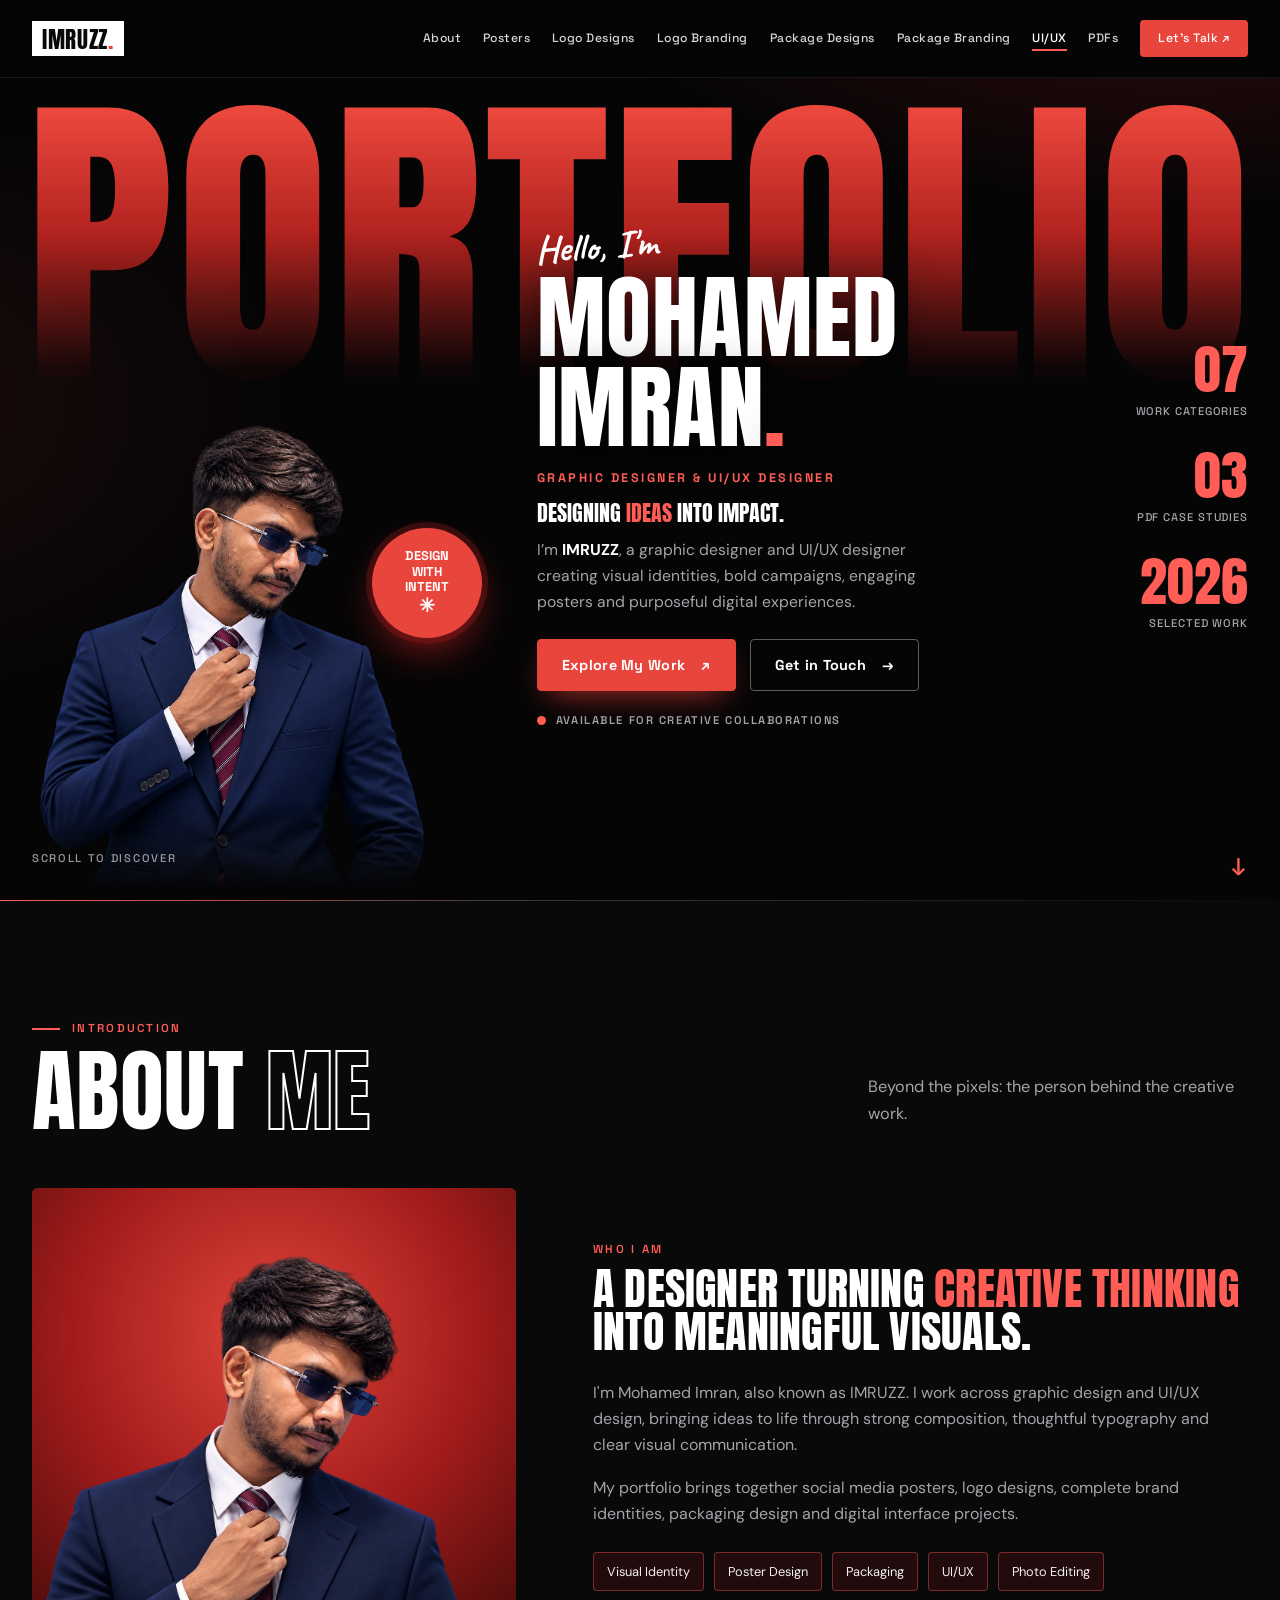
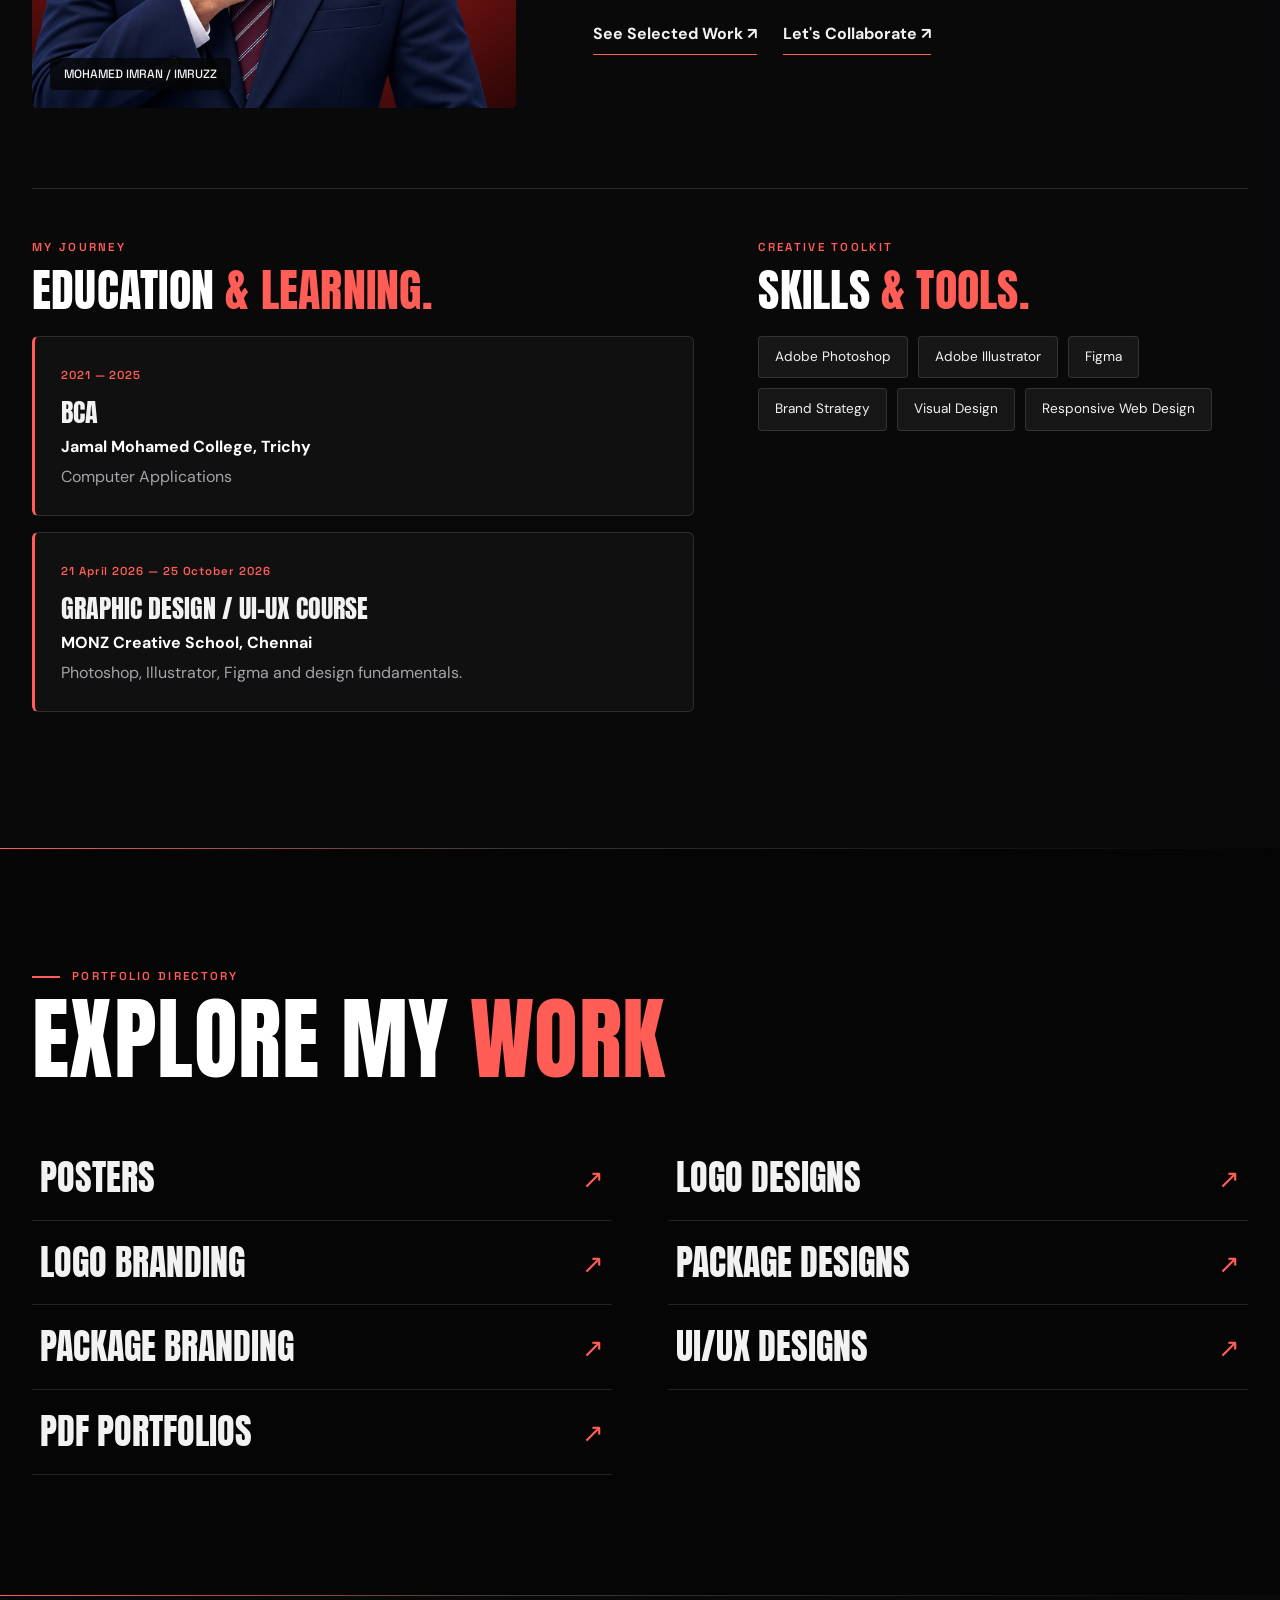
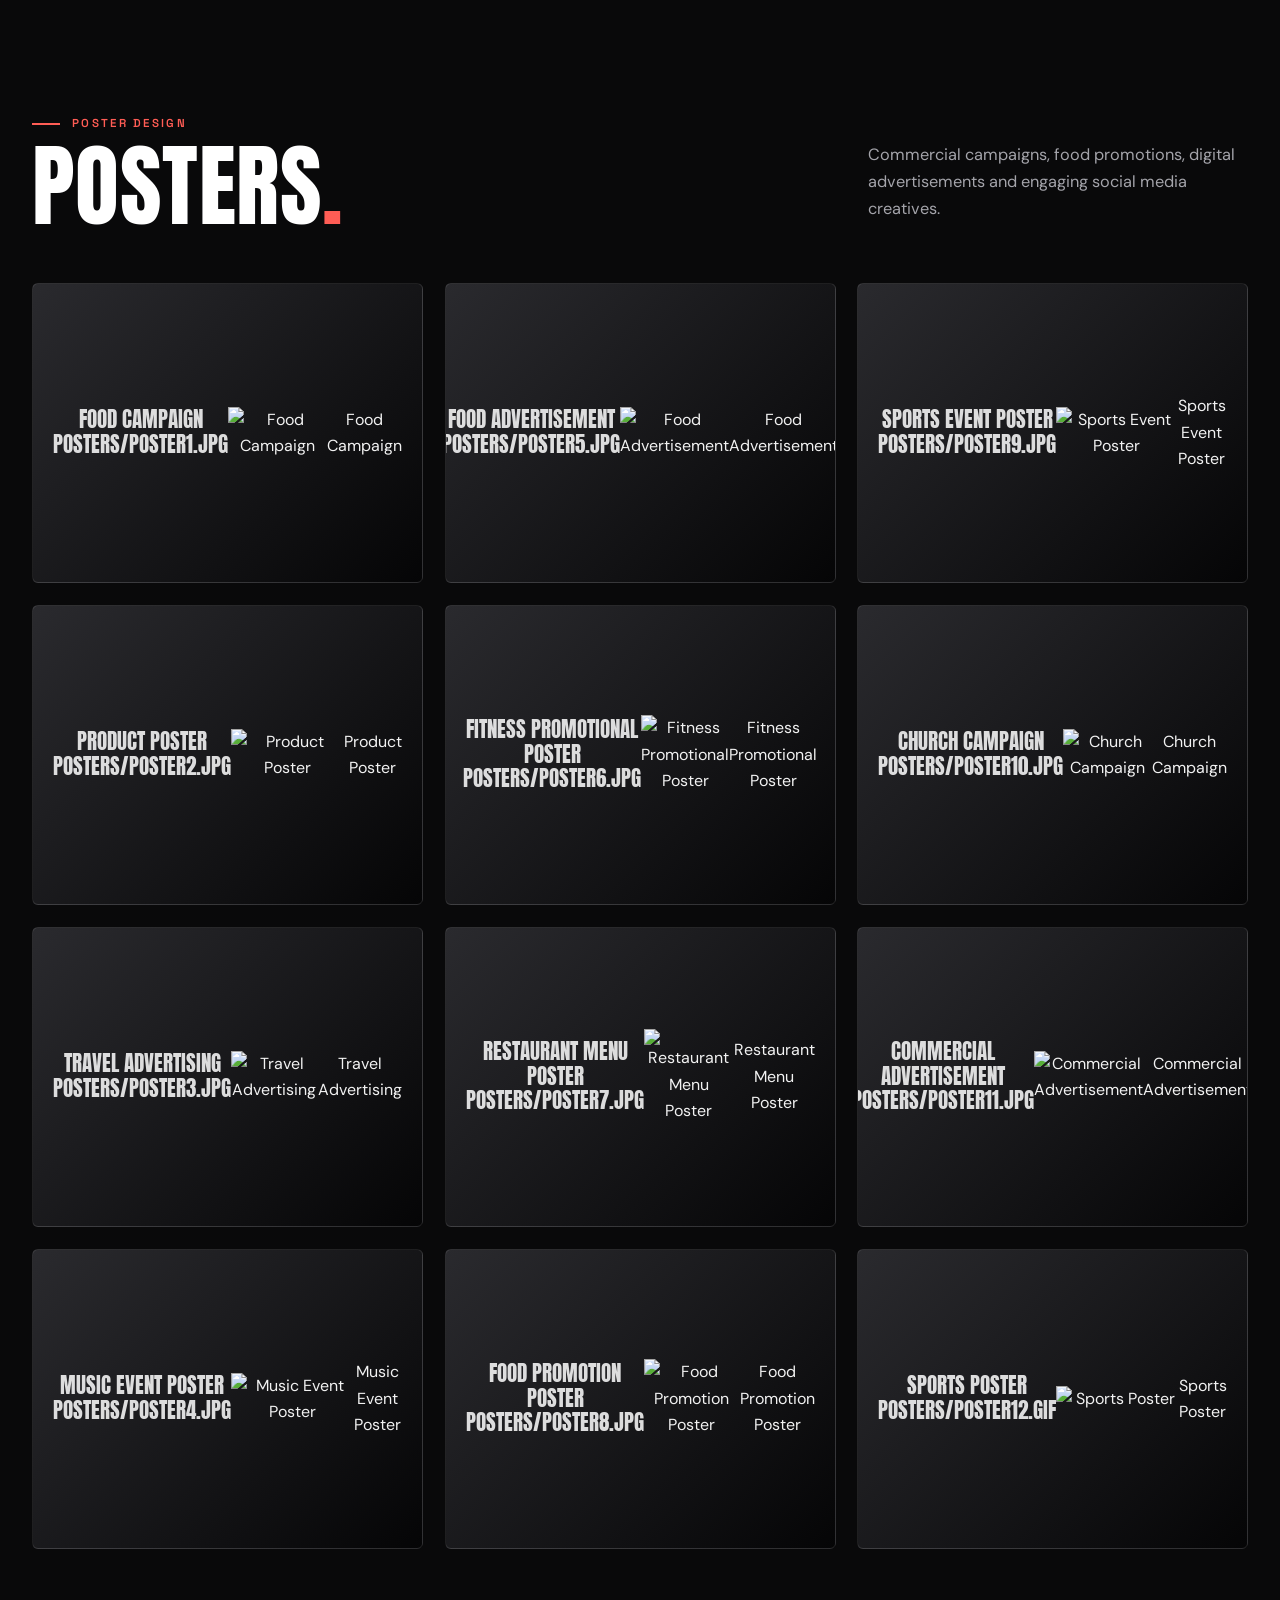
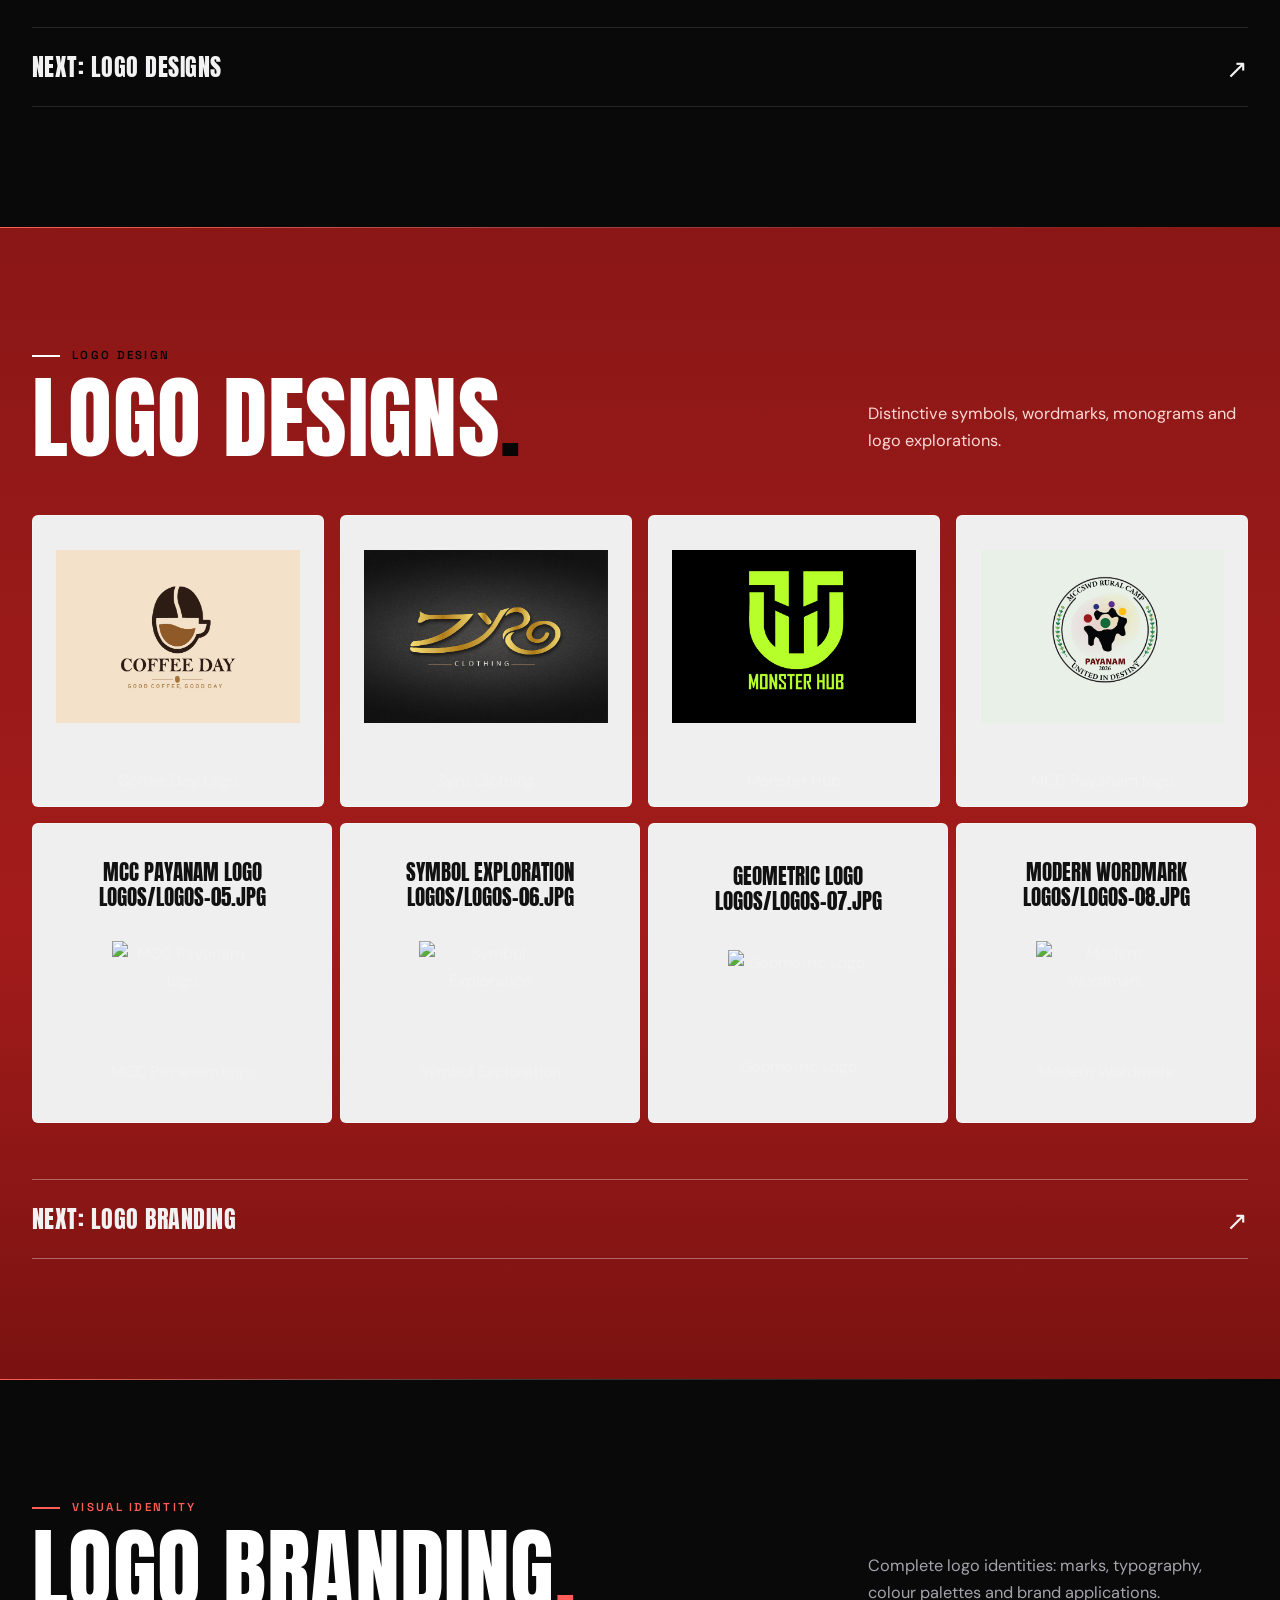
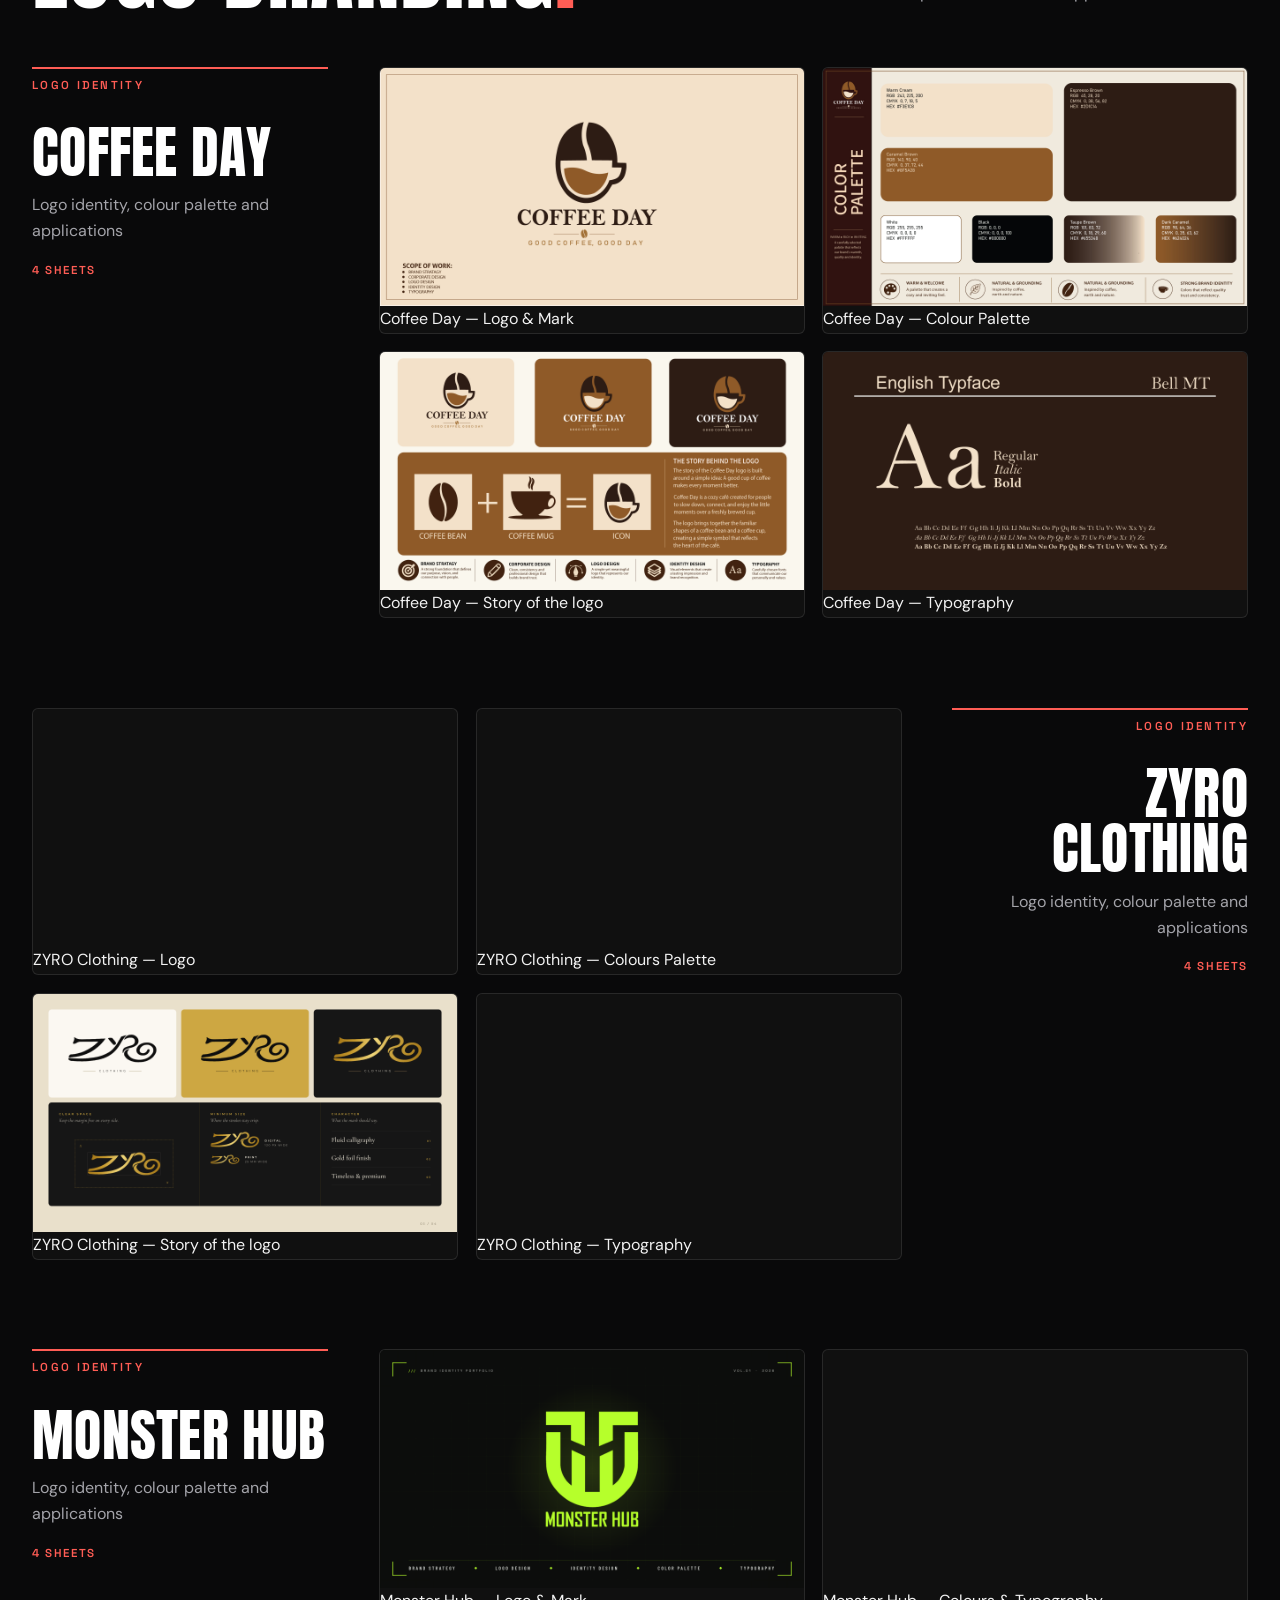
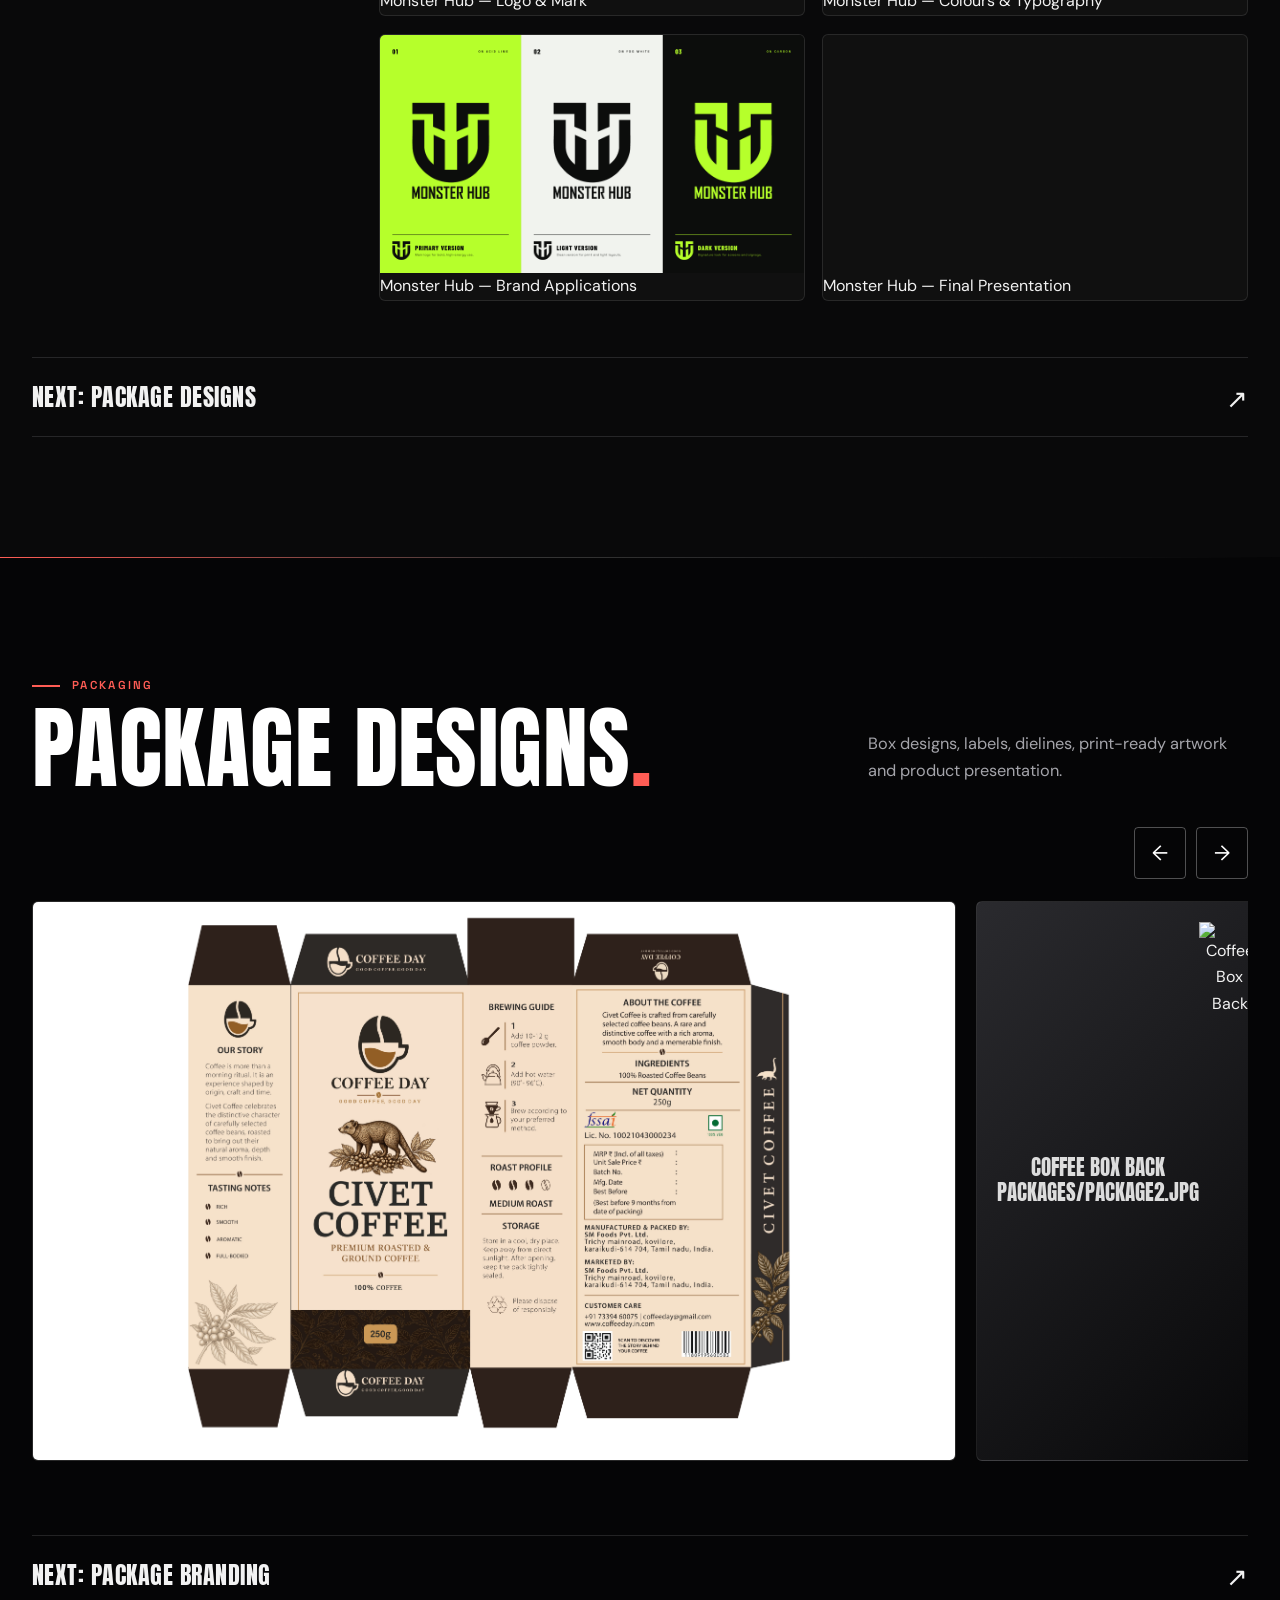
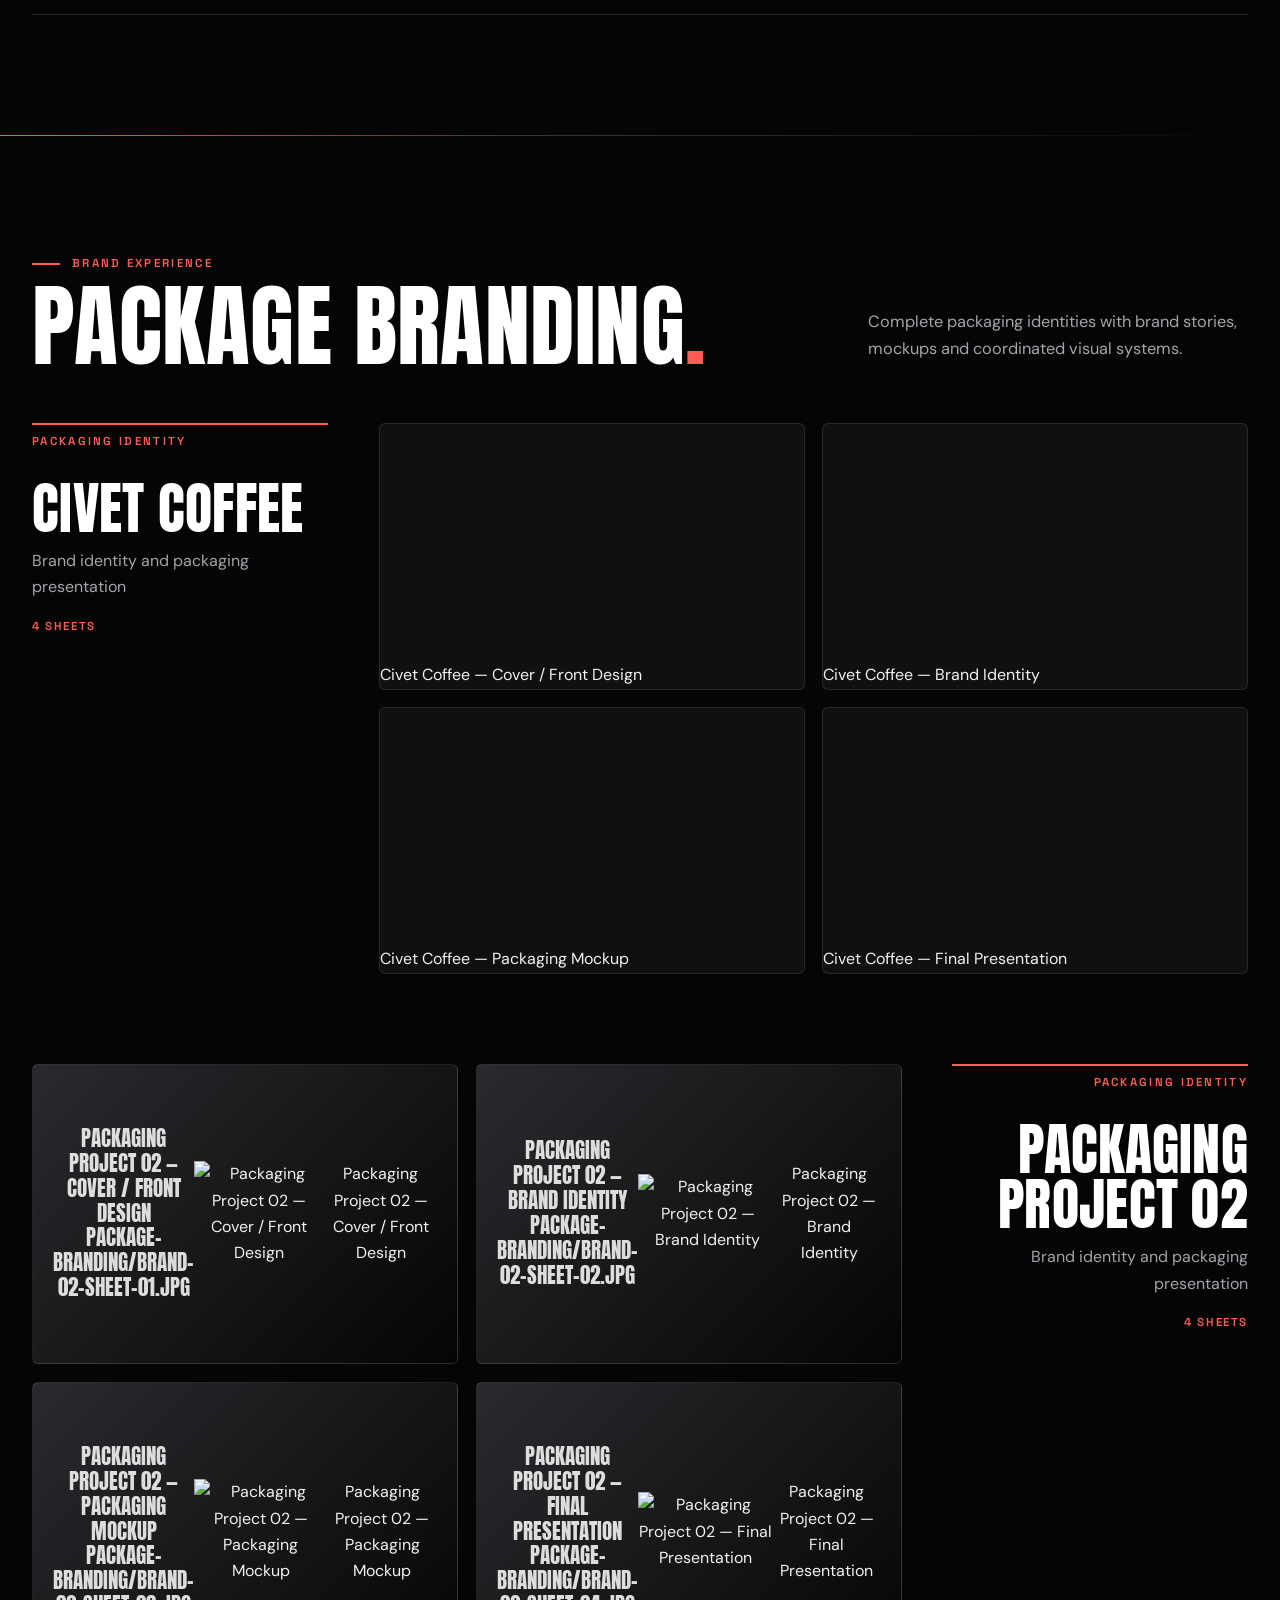
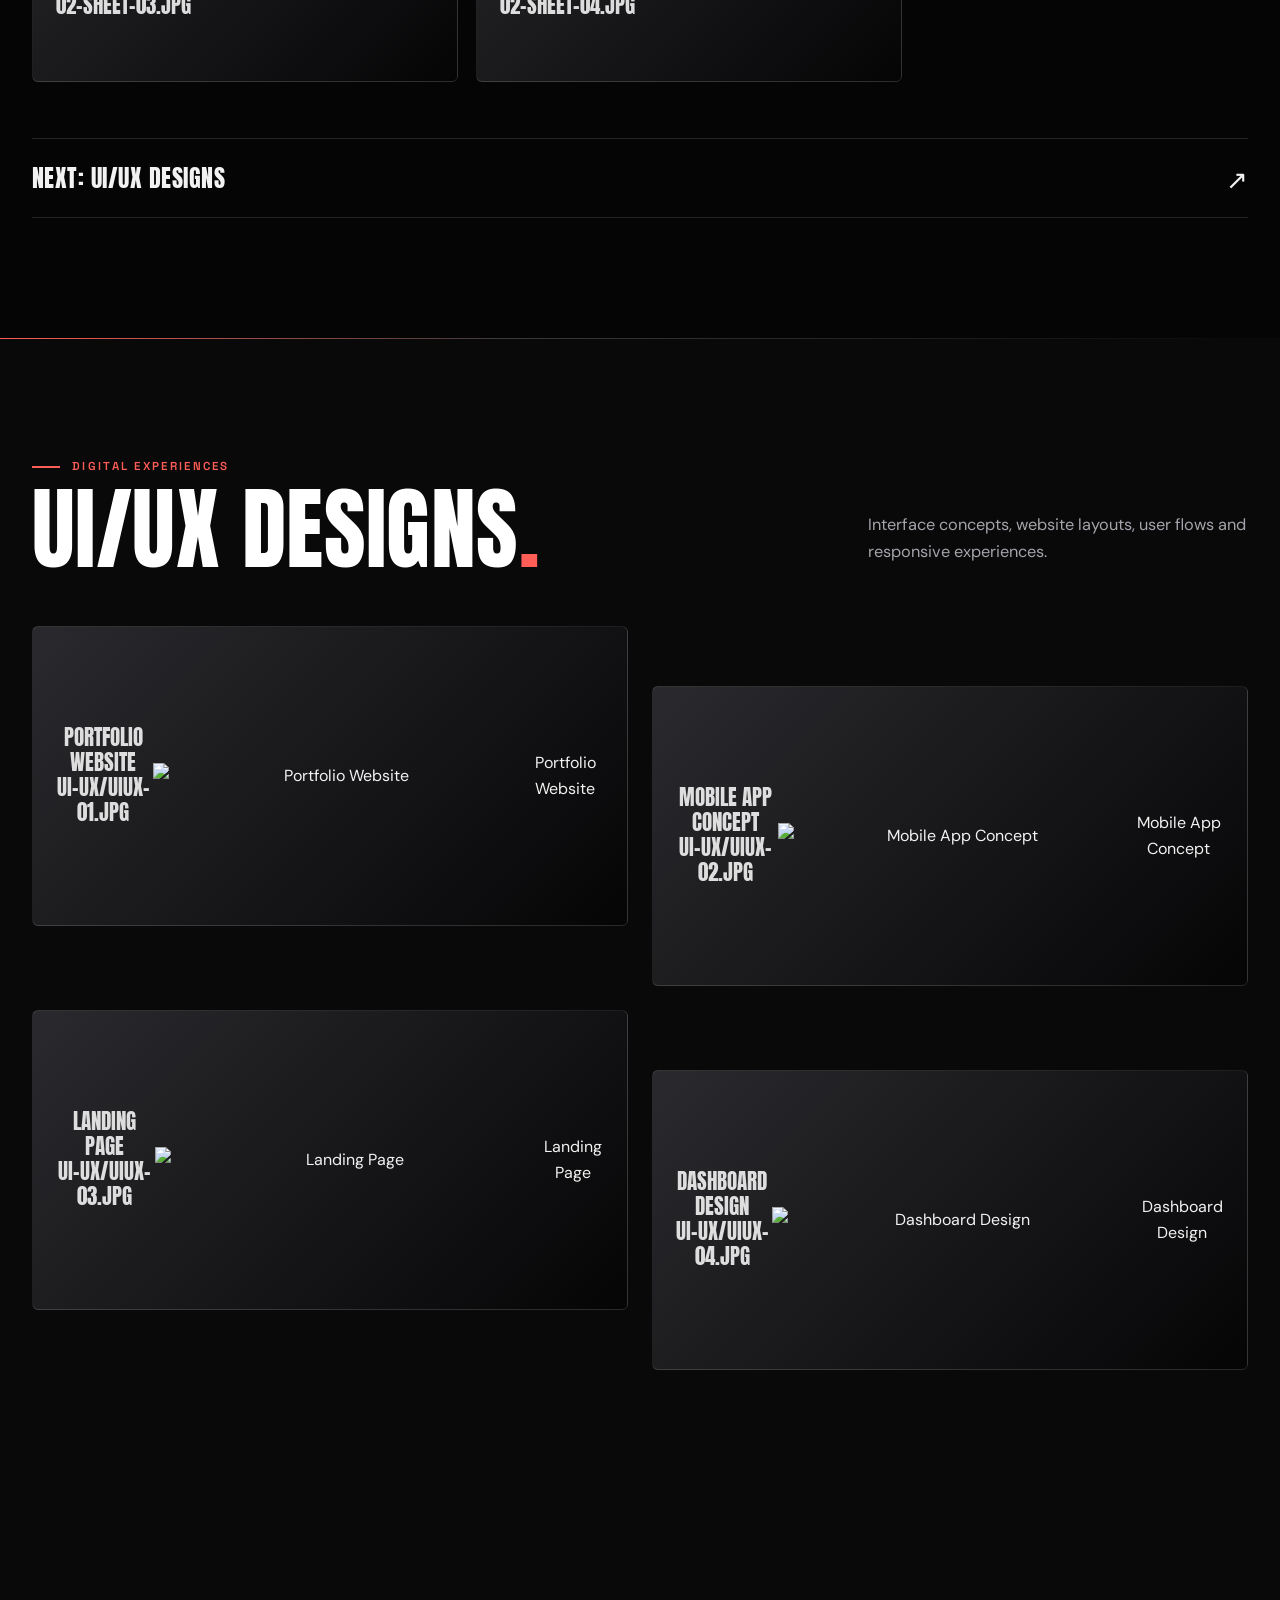
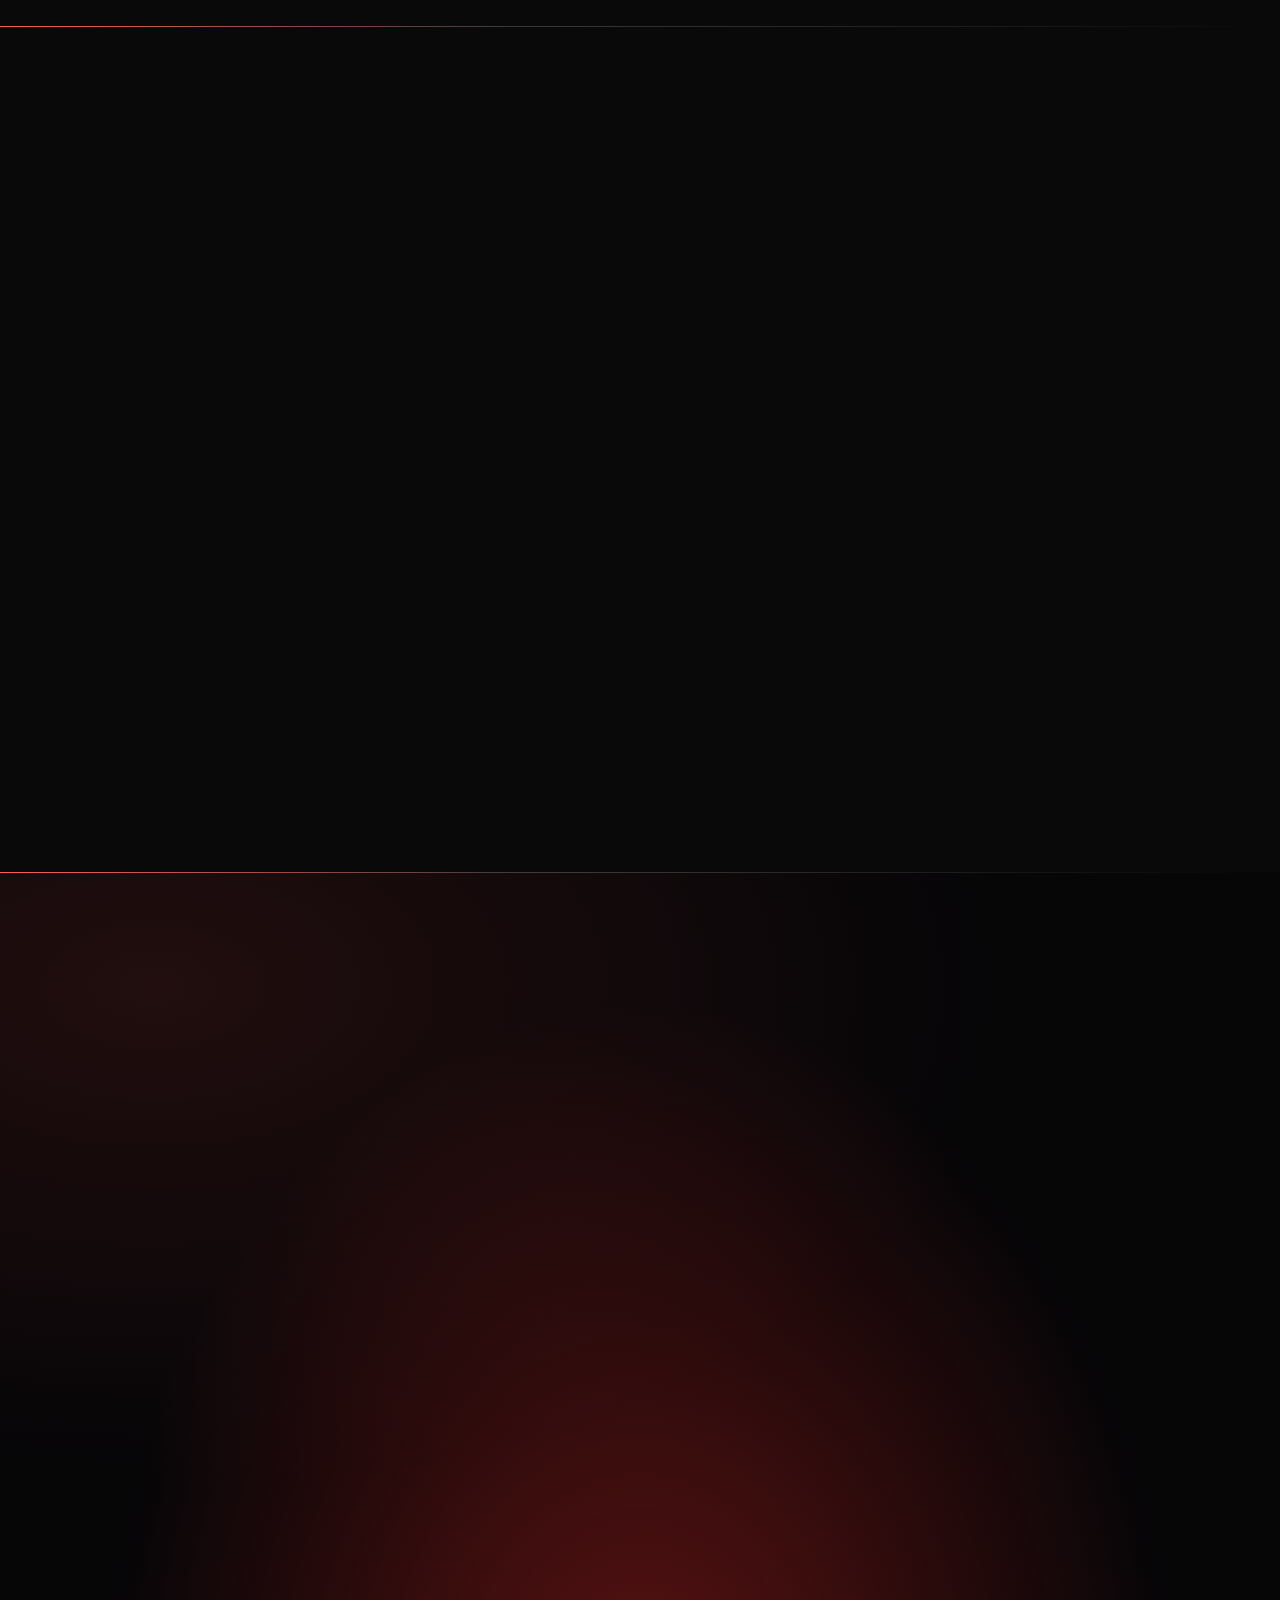
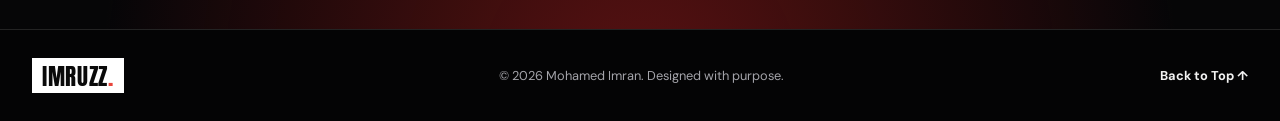
==== commit e263896e: "Update index.html" ====
--- a/index.html
+++ b/index.html
@@ -24,7 +24,7 @@
 <section class="hero" id="home" aria-labelledby="hero-heading">
 <div class="hero-bgword" aria-hidden="true" data-build="Title">PORTFOLIO</div>
 <div class="container hero-stage">
-<figure class="hero-photo" data-build="Hero image"><img src="images/hero/top.png" alt="Mohamed Imran in a navy suit and blue-tinted glasses, adjusting his tie" width="760" height="1351" decoding="async" fetchpriority="high" onerror="this.hidden=true"><div class="hero-sticker" aria-hidden="true">DESIGN<br>WITH<br>INTENT <span>✳</span></div></figure>
+<figure class="hero-photo" data-build="Hero image"><img src="hero/top.png" alt="Mohamed Imran in a navy suit and blue-tinted glasses, adjusting his tie" width="760" height="1351" decoding="async" fetchpriority="high" onerror="this.hidden=true"><div class="hero-sticker" aria-hidden="true">DESIGN<br>WITH<br>INTENT <span>✳</span></div></figure>
 <div class="hero-copy">
 <p class="hero-script" data-build="Greeting">Hello, I'm</p>
 <h1 id="hero-heading" data-build="Name">MOHAMED<br>IMRAN<span class="dot">.</span></h1>
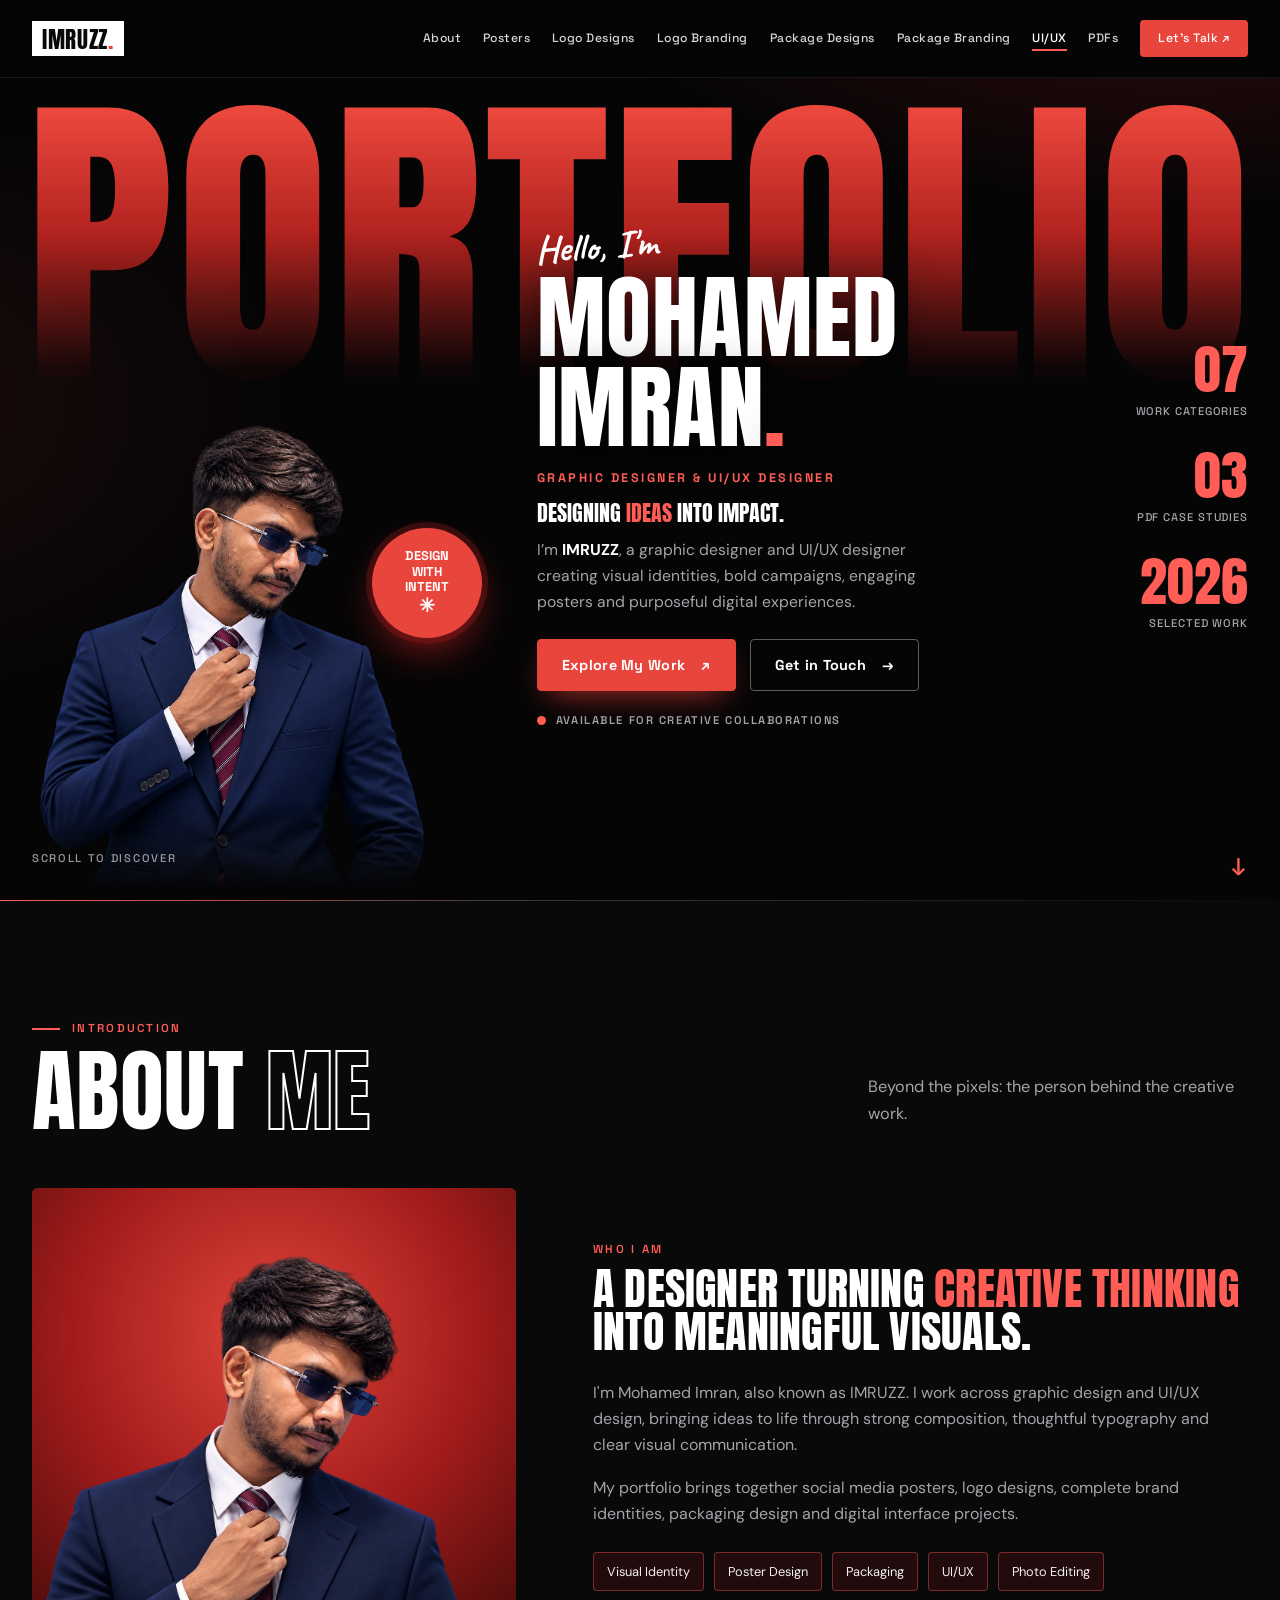
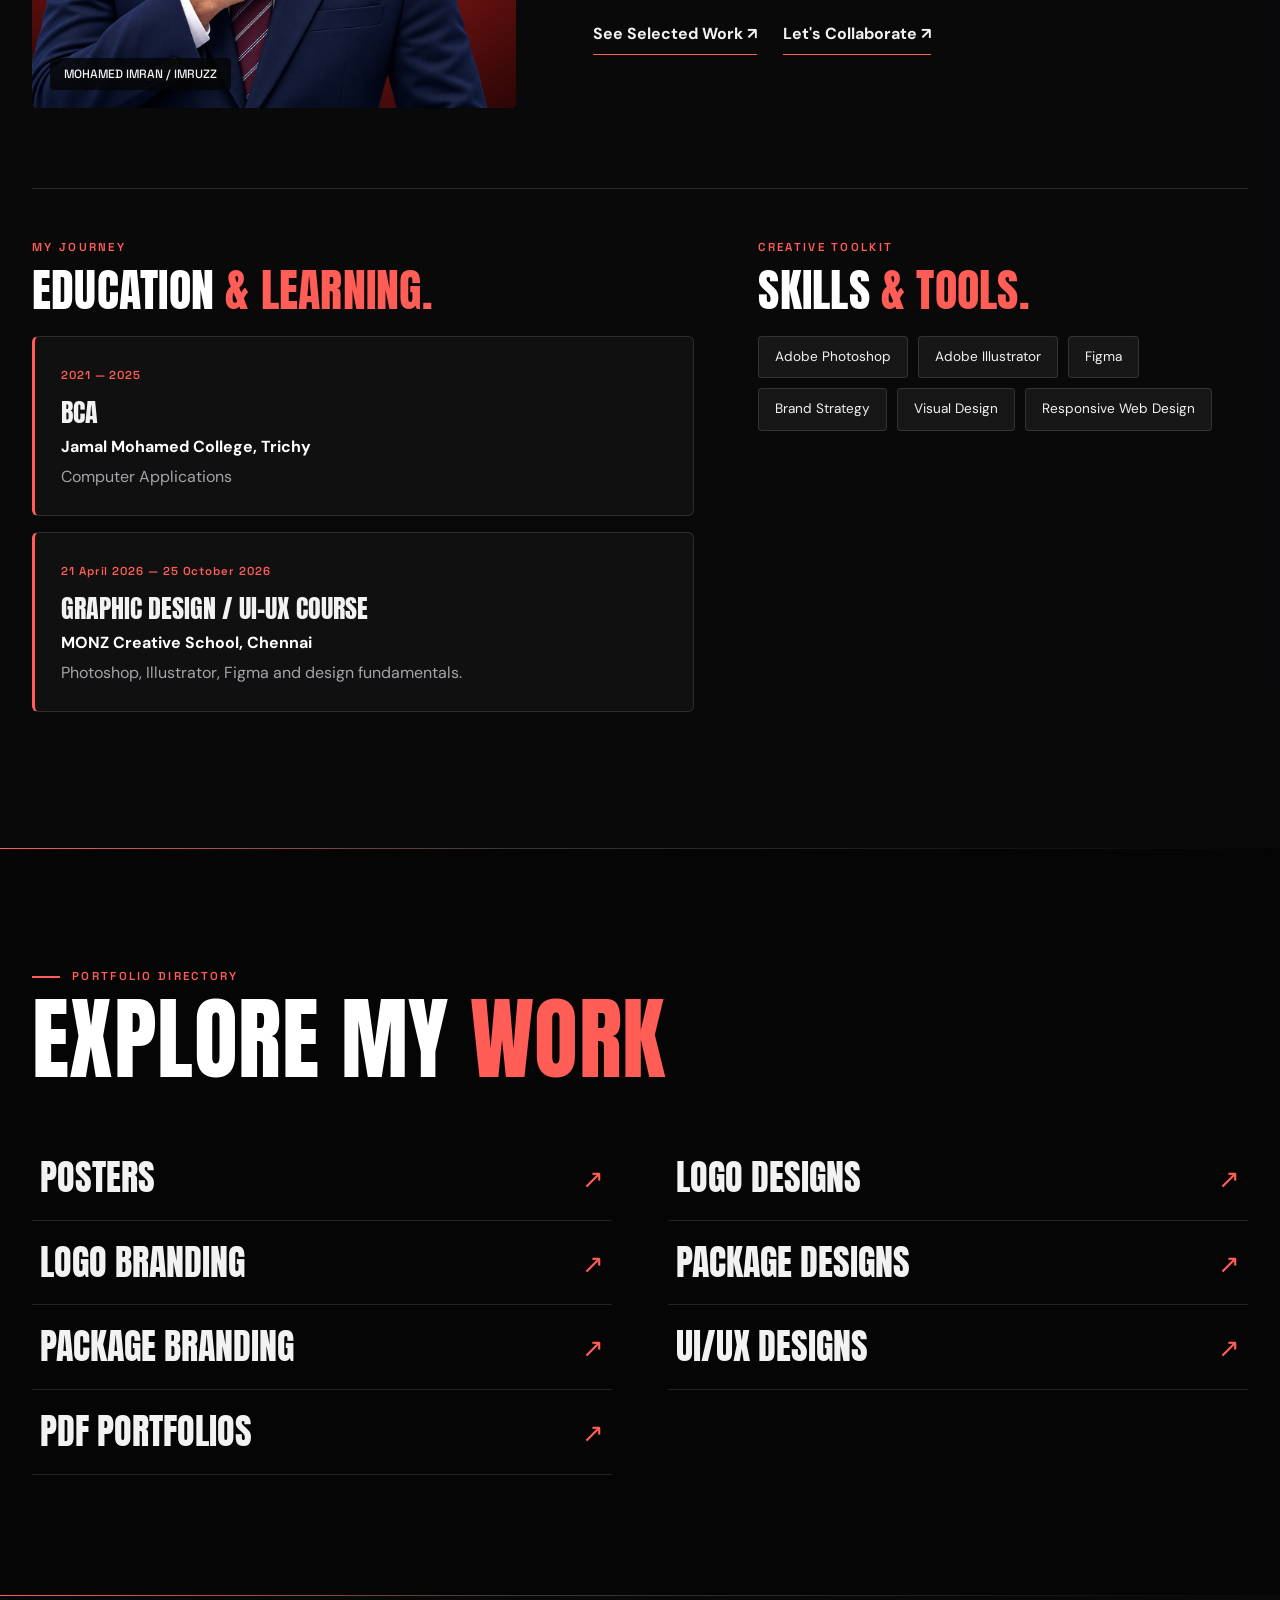
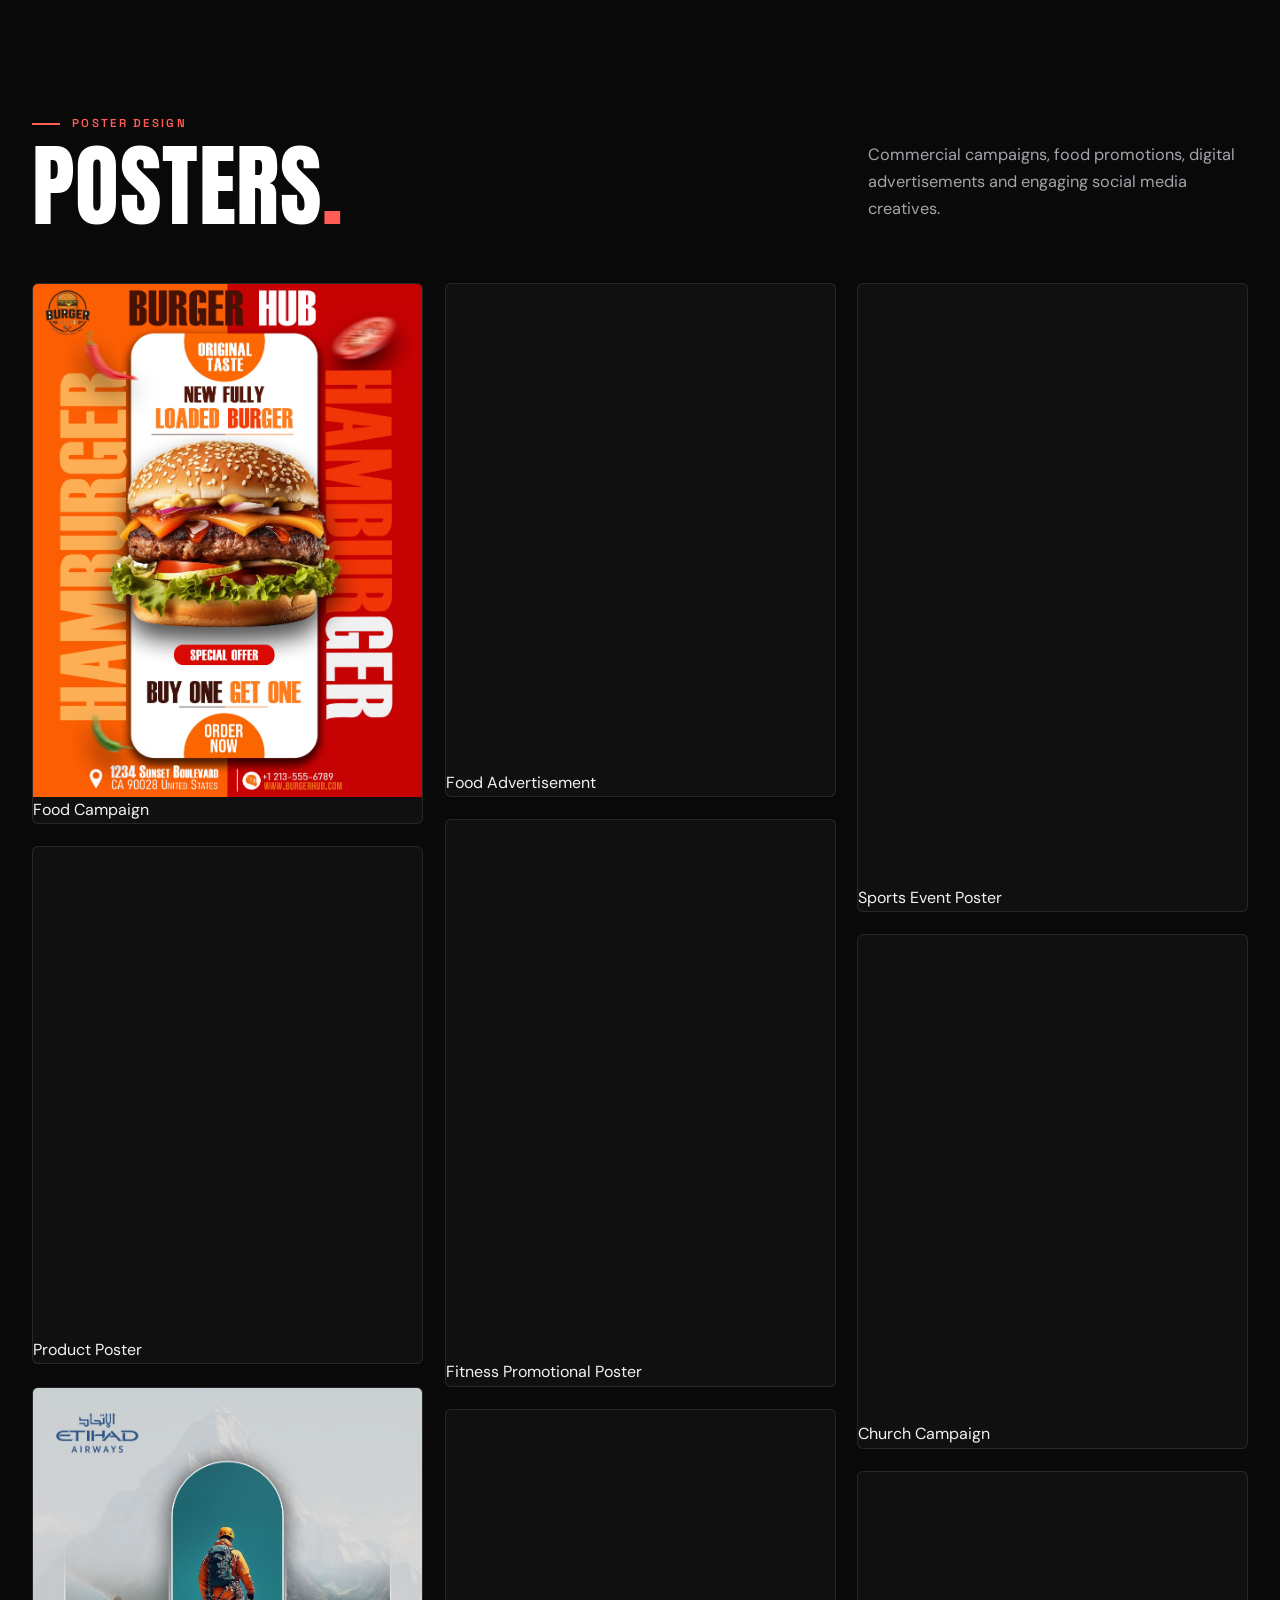
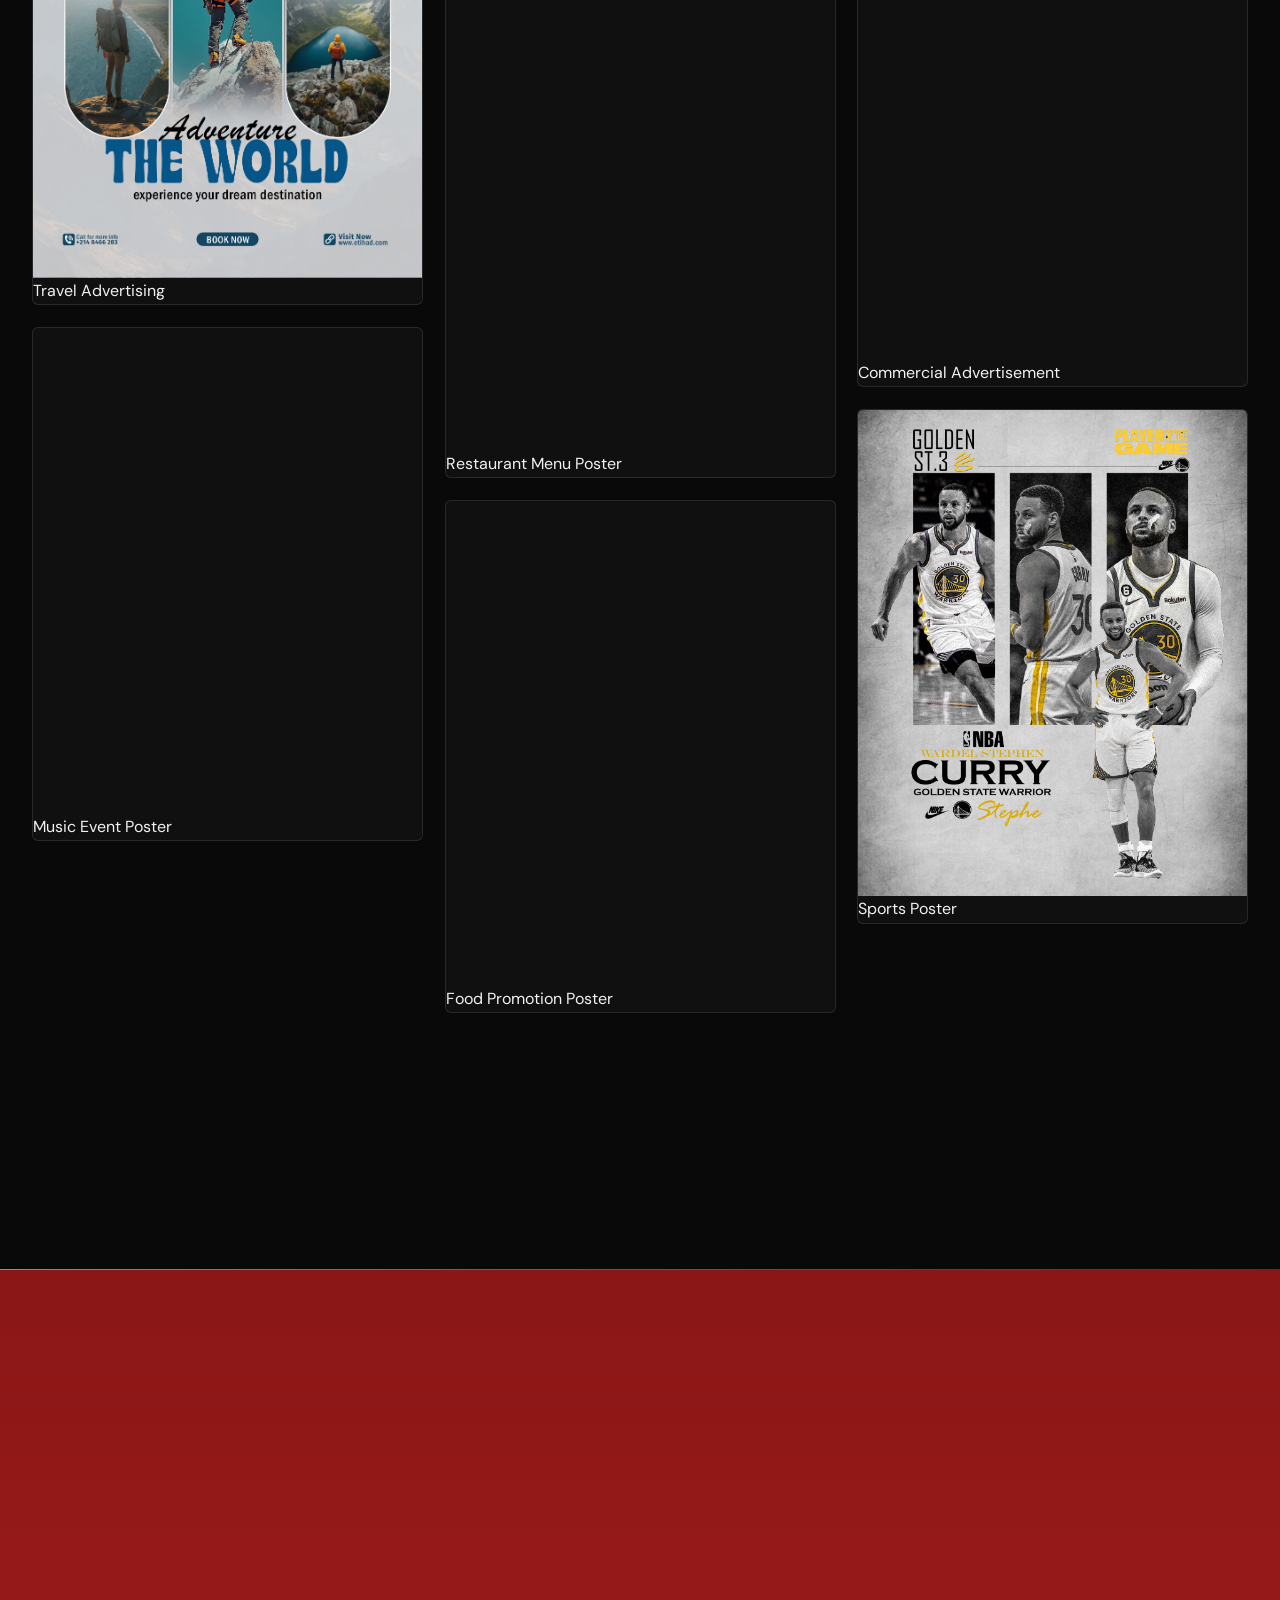
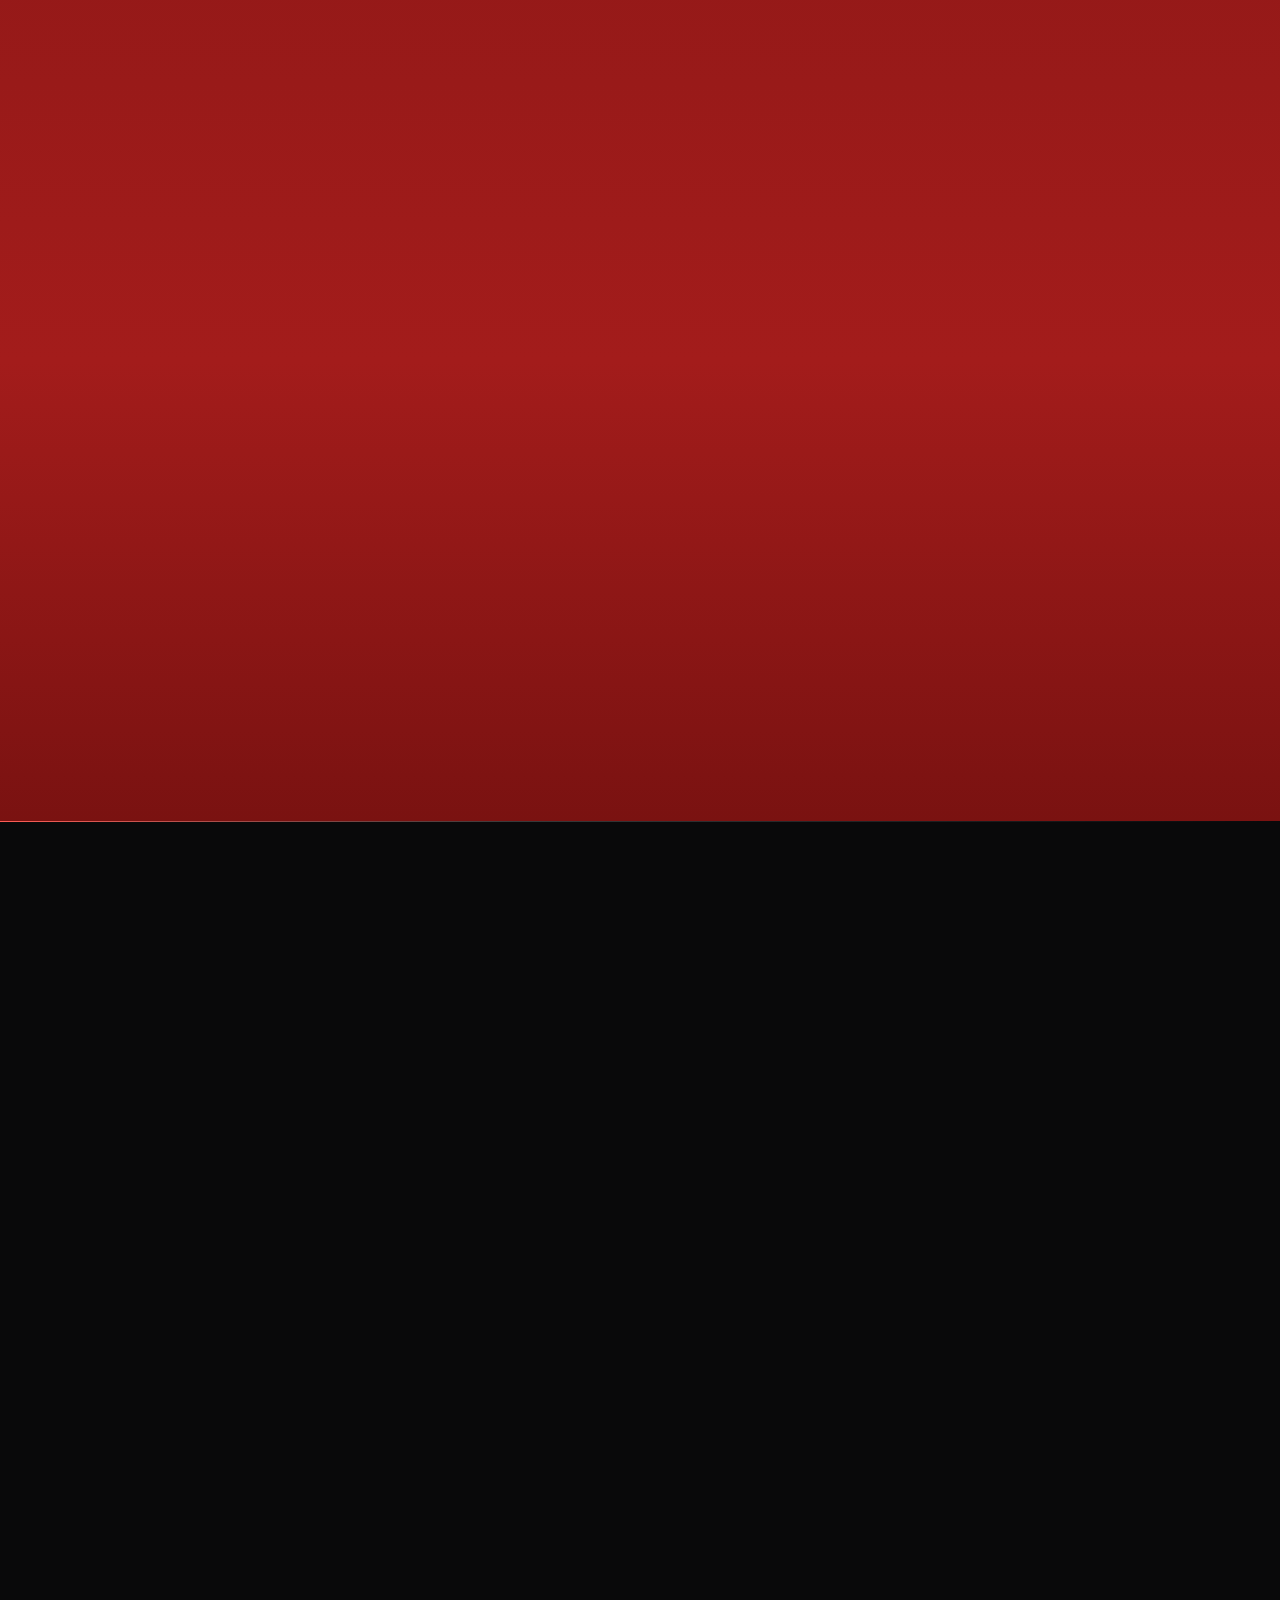
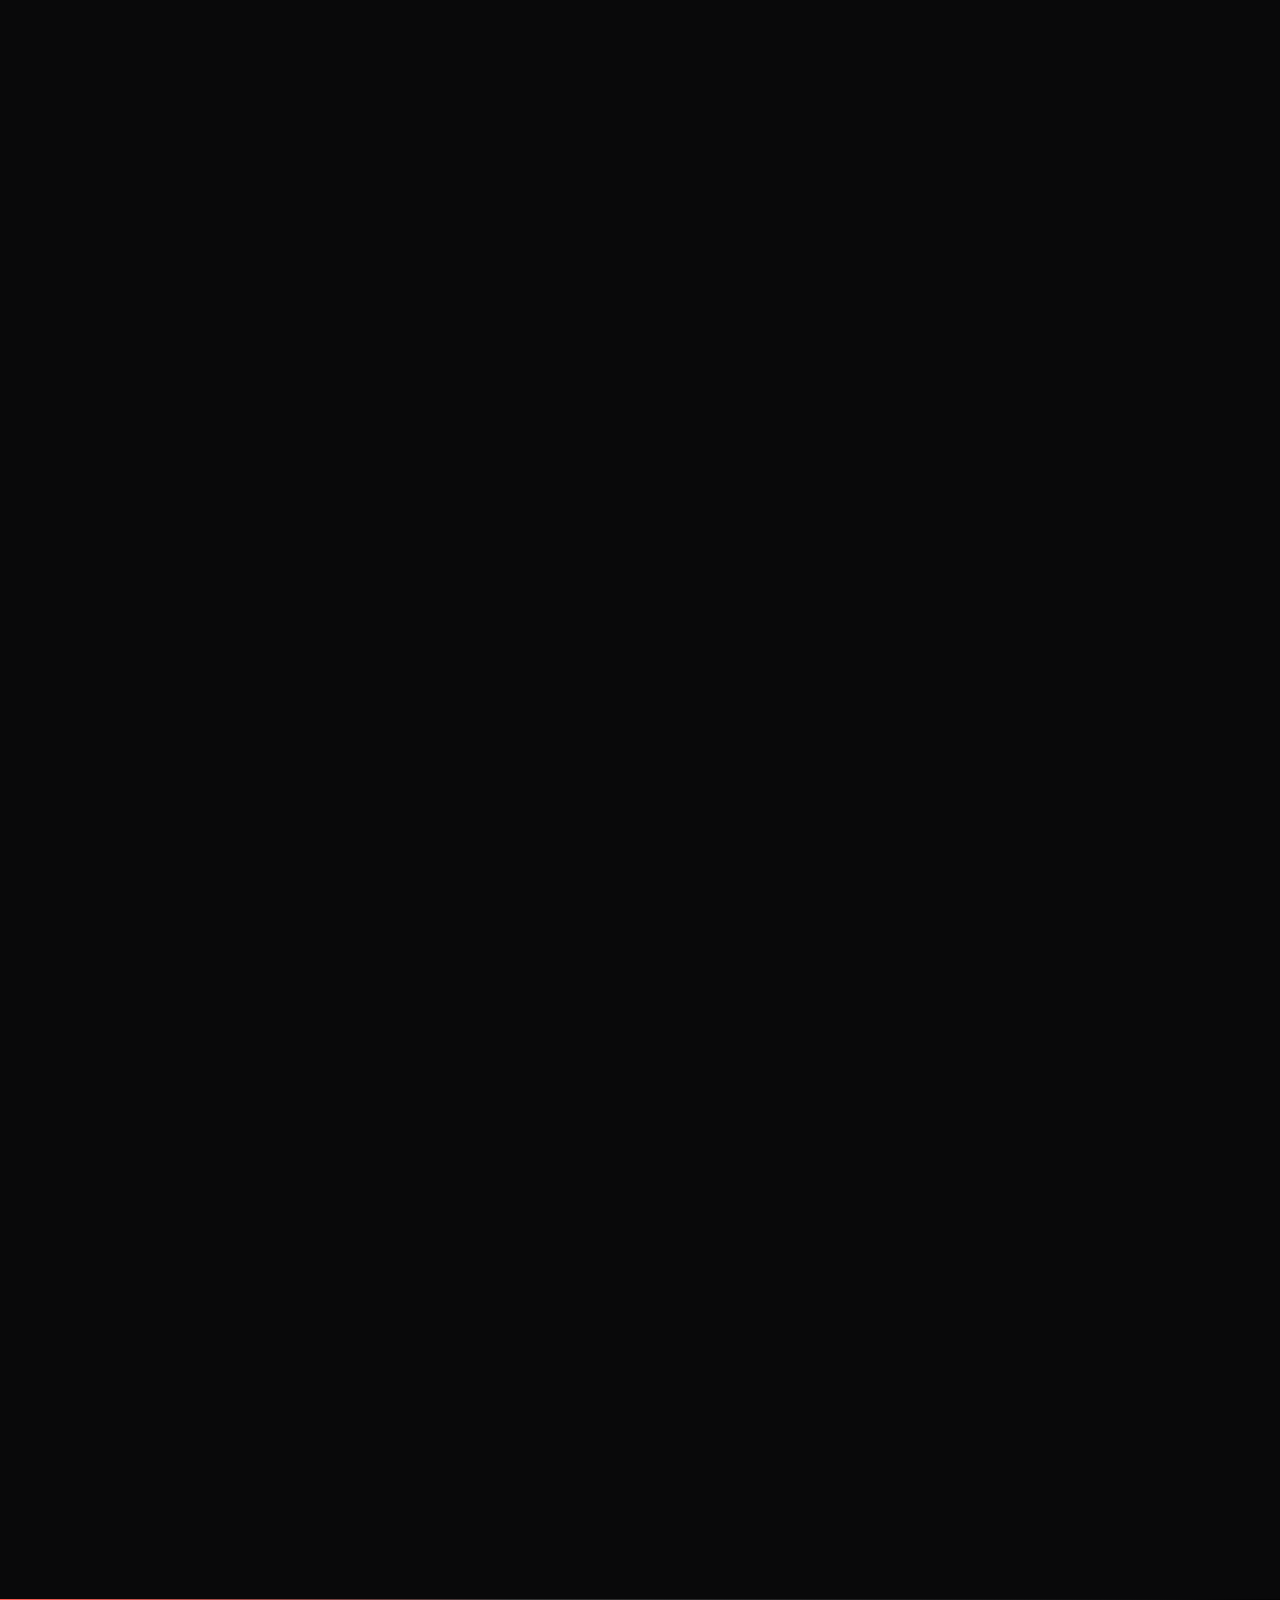
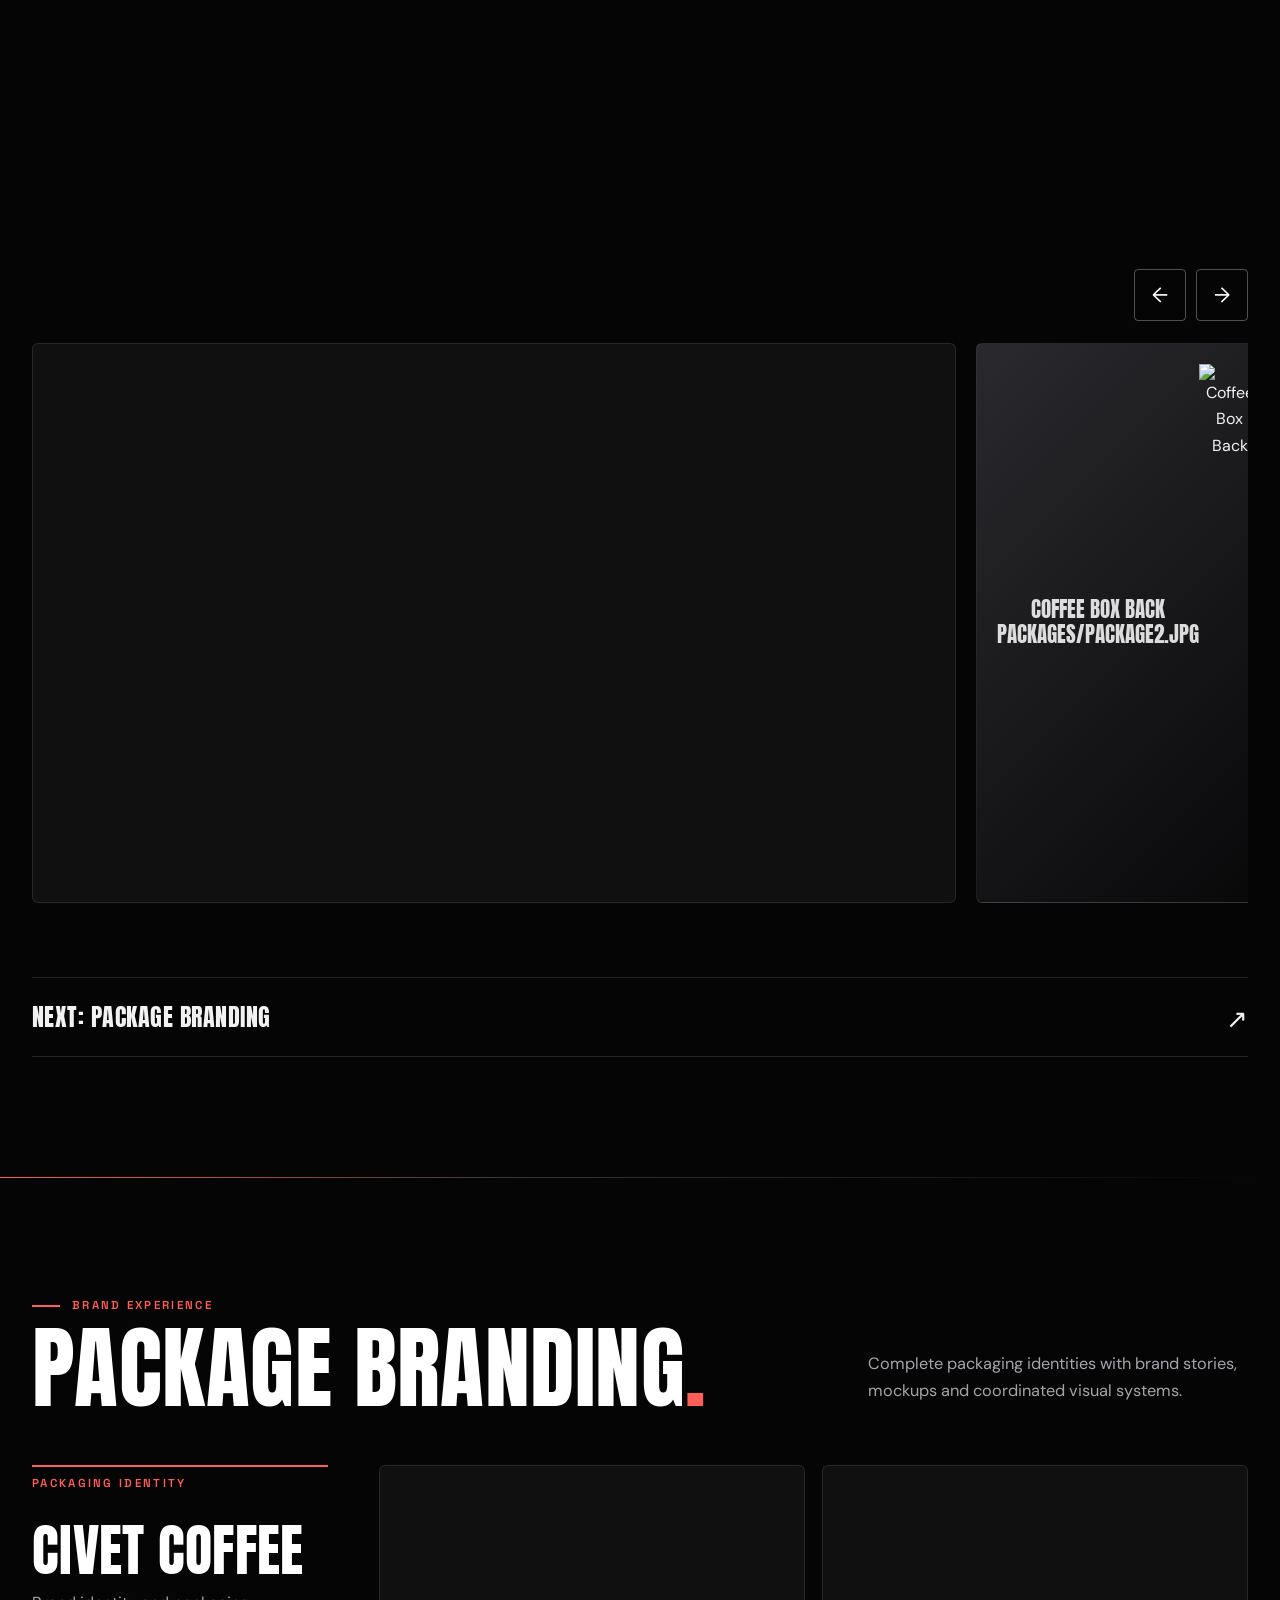
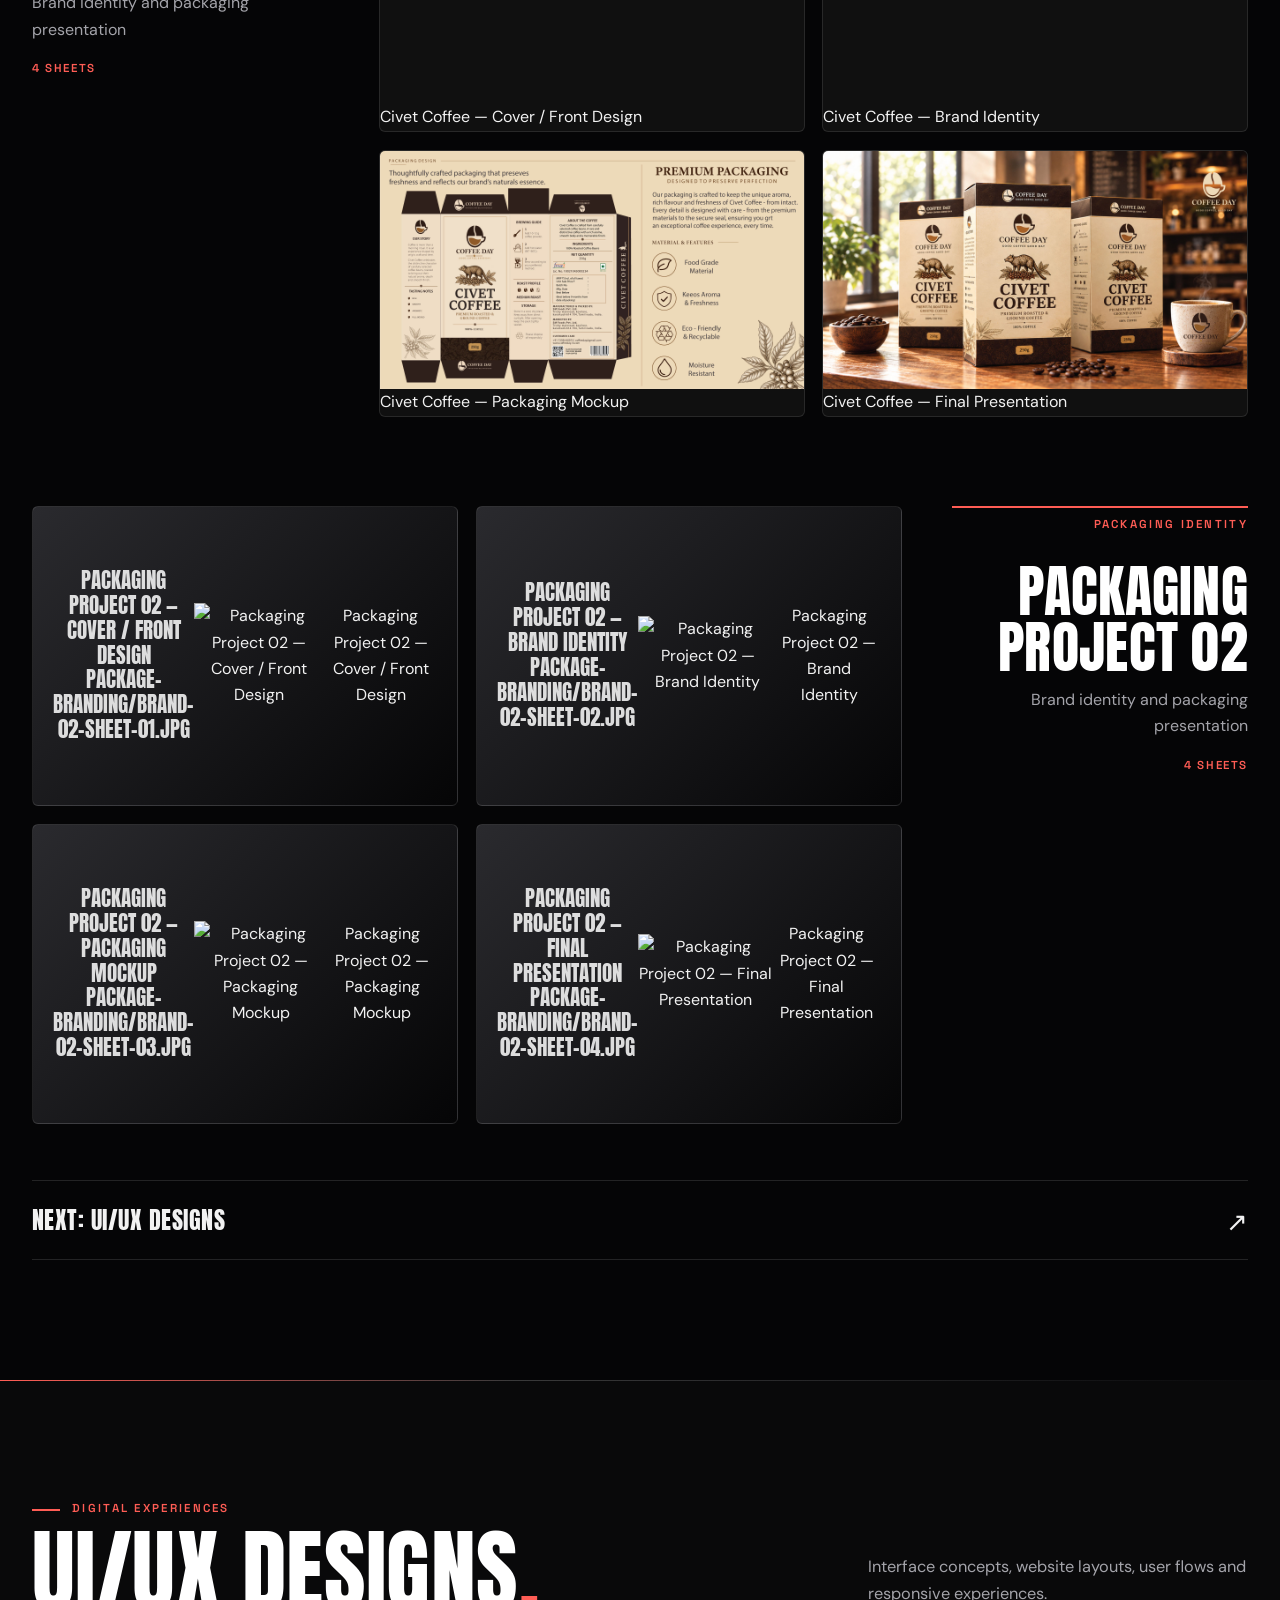
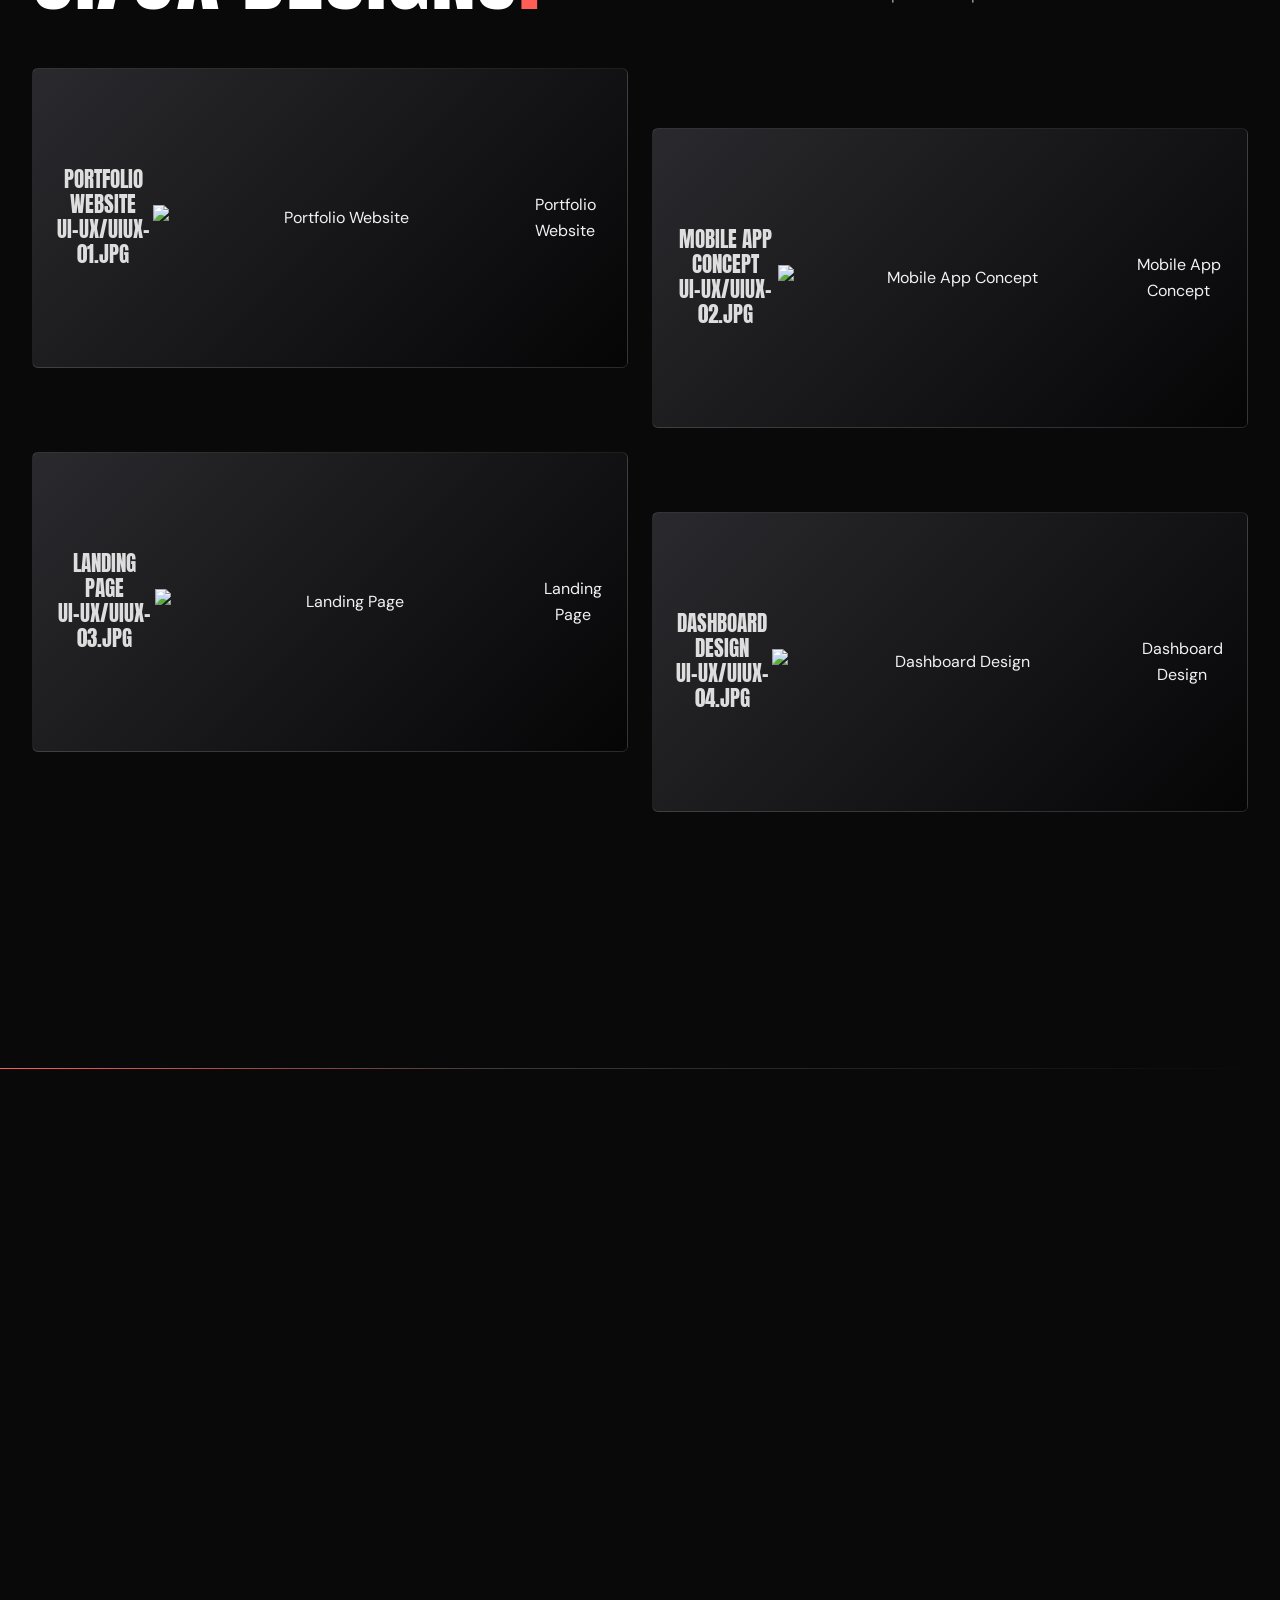
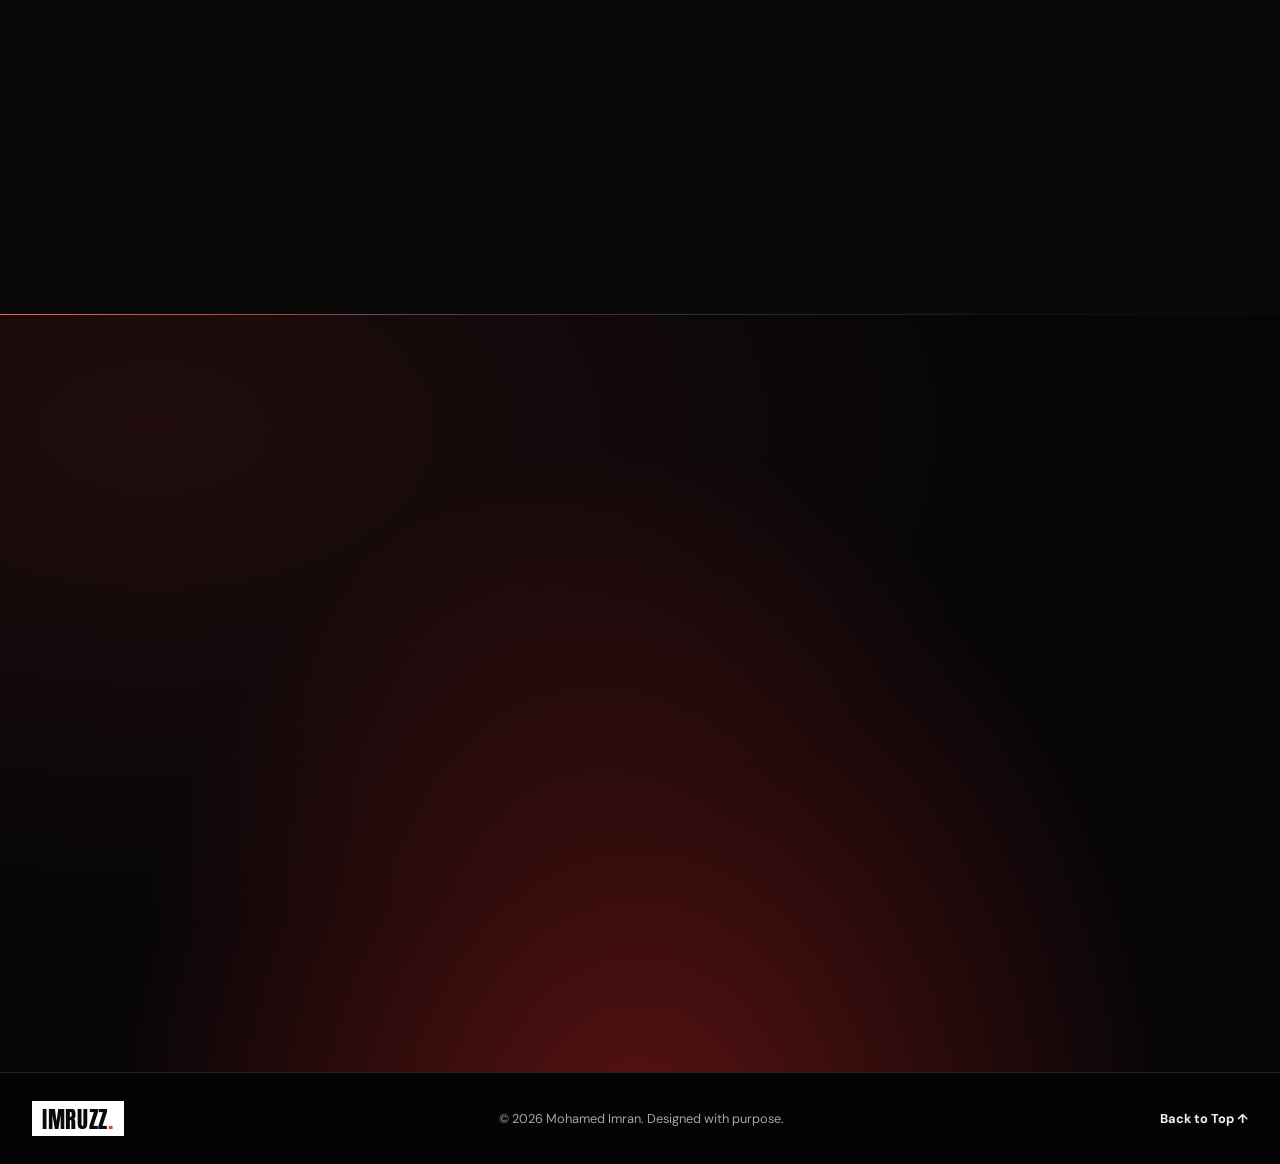
==== commit 607cba92: "Fix HTML structure for poster descriptions" ====
--- a/index.html
+++ b/index.html
@@ -86,7 +86,7 @@
 <span class="work-cap"><b>Music Event Poster</b><i>Poster Design</i><u aria-hidden="true">↗</u></span></a><a class="work " data-build="Food Advertisement" aria-label="Open Food Advertisement" href="media-viewer.html?file=images%2Fposters%2Fposter5.jpg">
 <img src="posters/poster5.jpg" alt="Food Advertisement" loading="lazy" decoding="async" onerror="this.hidden=true;this.parentNode.classList.add('missing')">
 <span class="work-ph" data-path="posters/poster5.jpg">Food Advertisement</span>
-<span class="work-cap"><b>Food Advertisement</b><i>Poster Design</i><u aria-hidden="true">↗</u></span></a><a class="work " data-build="Fitness Promotional Poster" aria-label="Open Fitness Promotional Poster" href="media-viewer.html?file=images%2Fposters%2Fposter6.jpg">
+<span class="work-cap"><b>Food Advertisement</b><i>Poster Design</i><u aria-hidden="true">↗</u></span></a><a class="work " data-build="Fitness Promotional Poster" aria-label="Open Fitness Promotional Poster" href="media-viewer.html?file=2Fposters%2Fposter6.jpg">
 <img src="posters/poster6.jpg" alt="Fitness Promotional Poster" loading="lazy" decoding="async" onerror="this.hidden=true;this.parentNode.classList.add('missing')">
 <span class="work-ph" data-path="posters/poster6.jpg">Fitness Promotional Poster</span>
 <span class="work-cap"><b>Fitness Promotional Poster</b><i>Poster Design</i><u aria-hidden="true">↗</u></span></a><a class="work " data-build="Restaurant Menu Poster" aria-label="Open Restaurant Menu Poster" href="media-viewer.html?file=images%2Fposters%2Fposter7.jpg">
